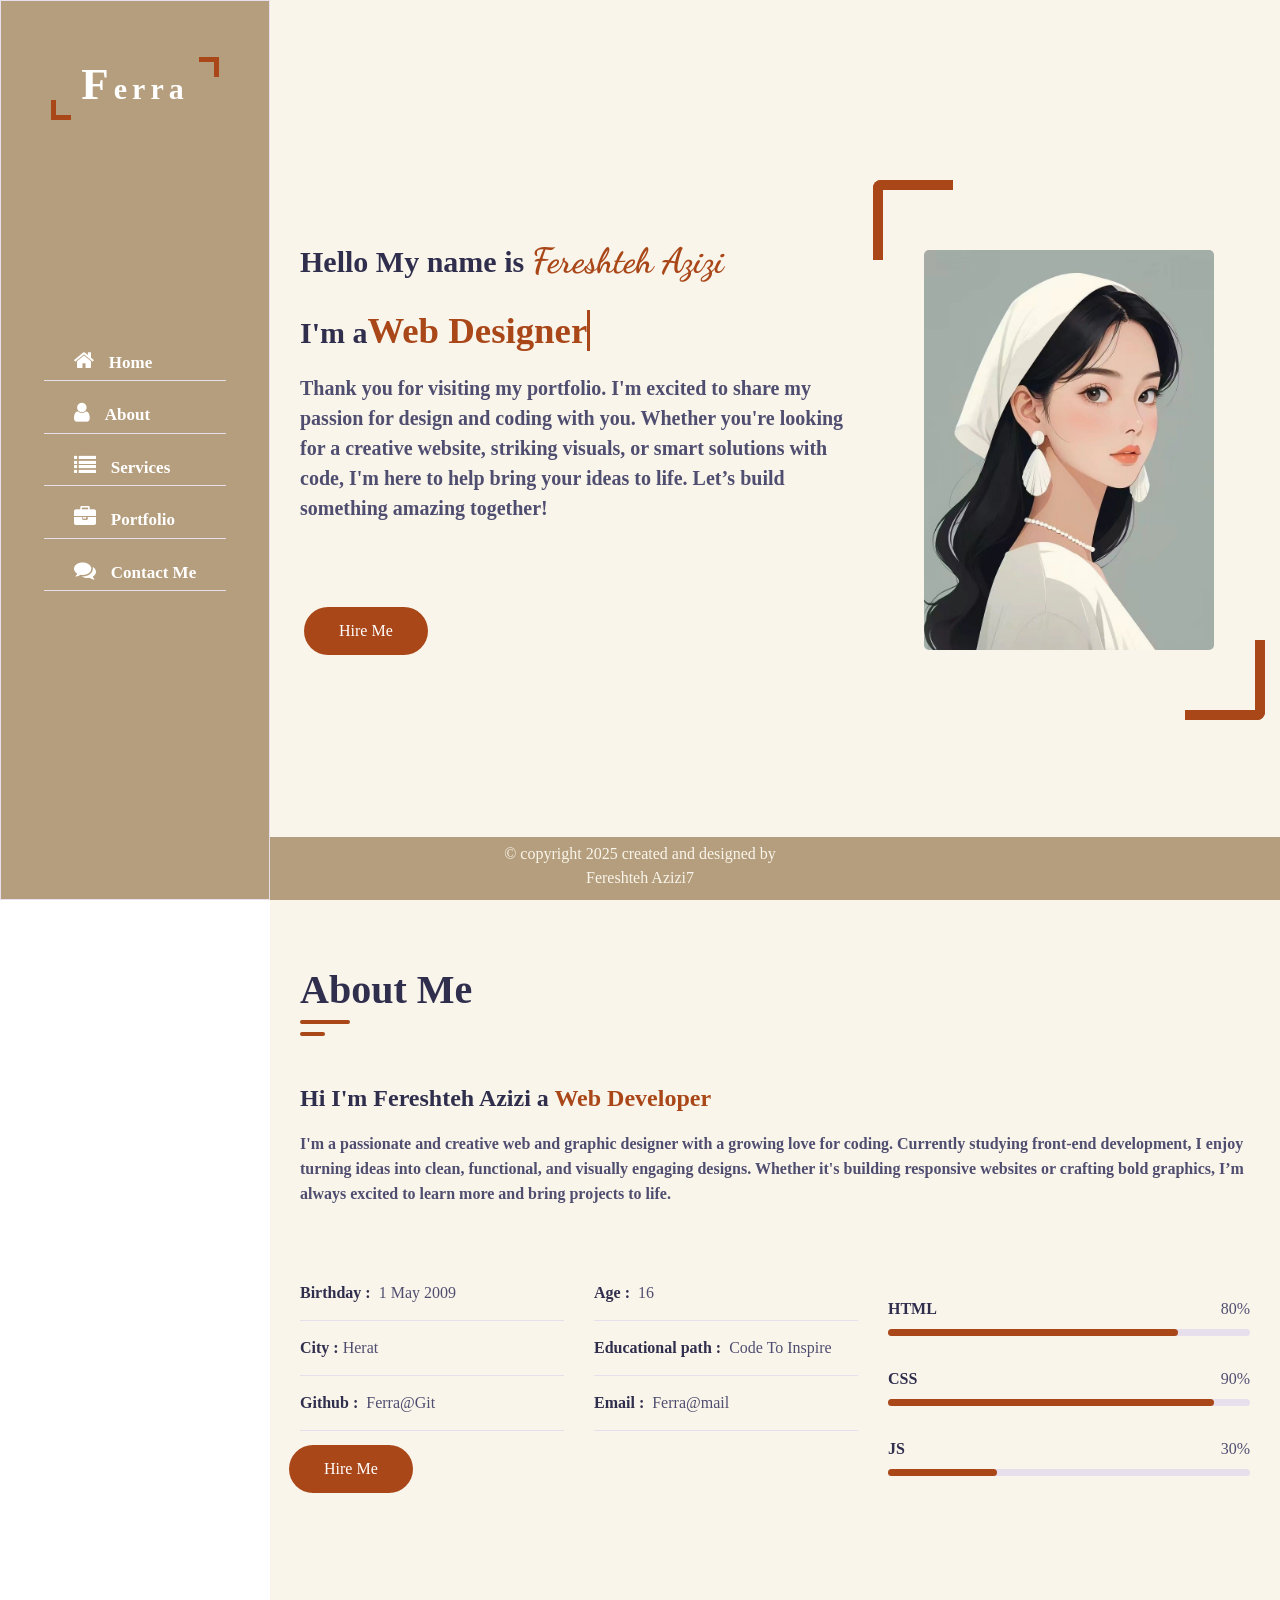
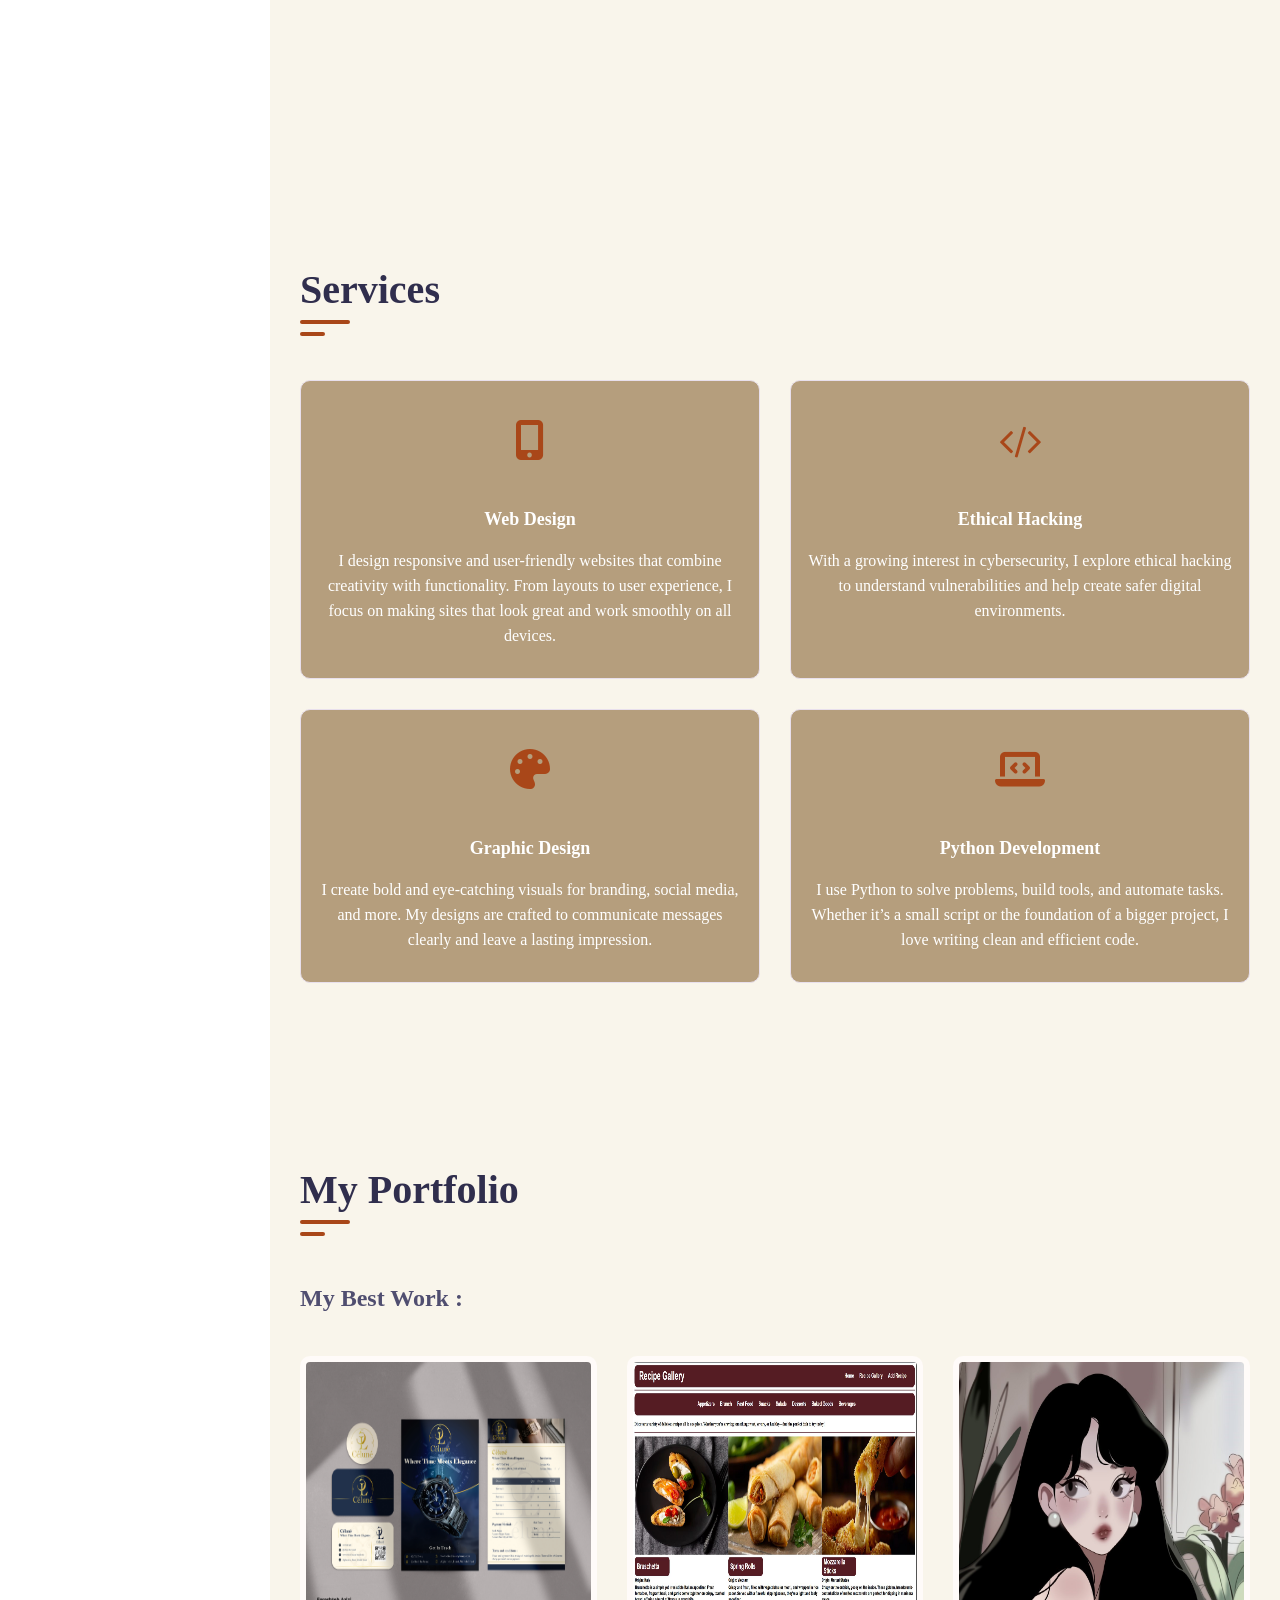
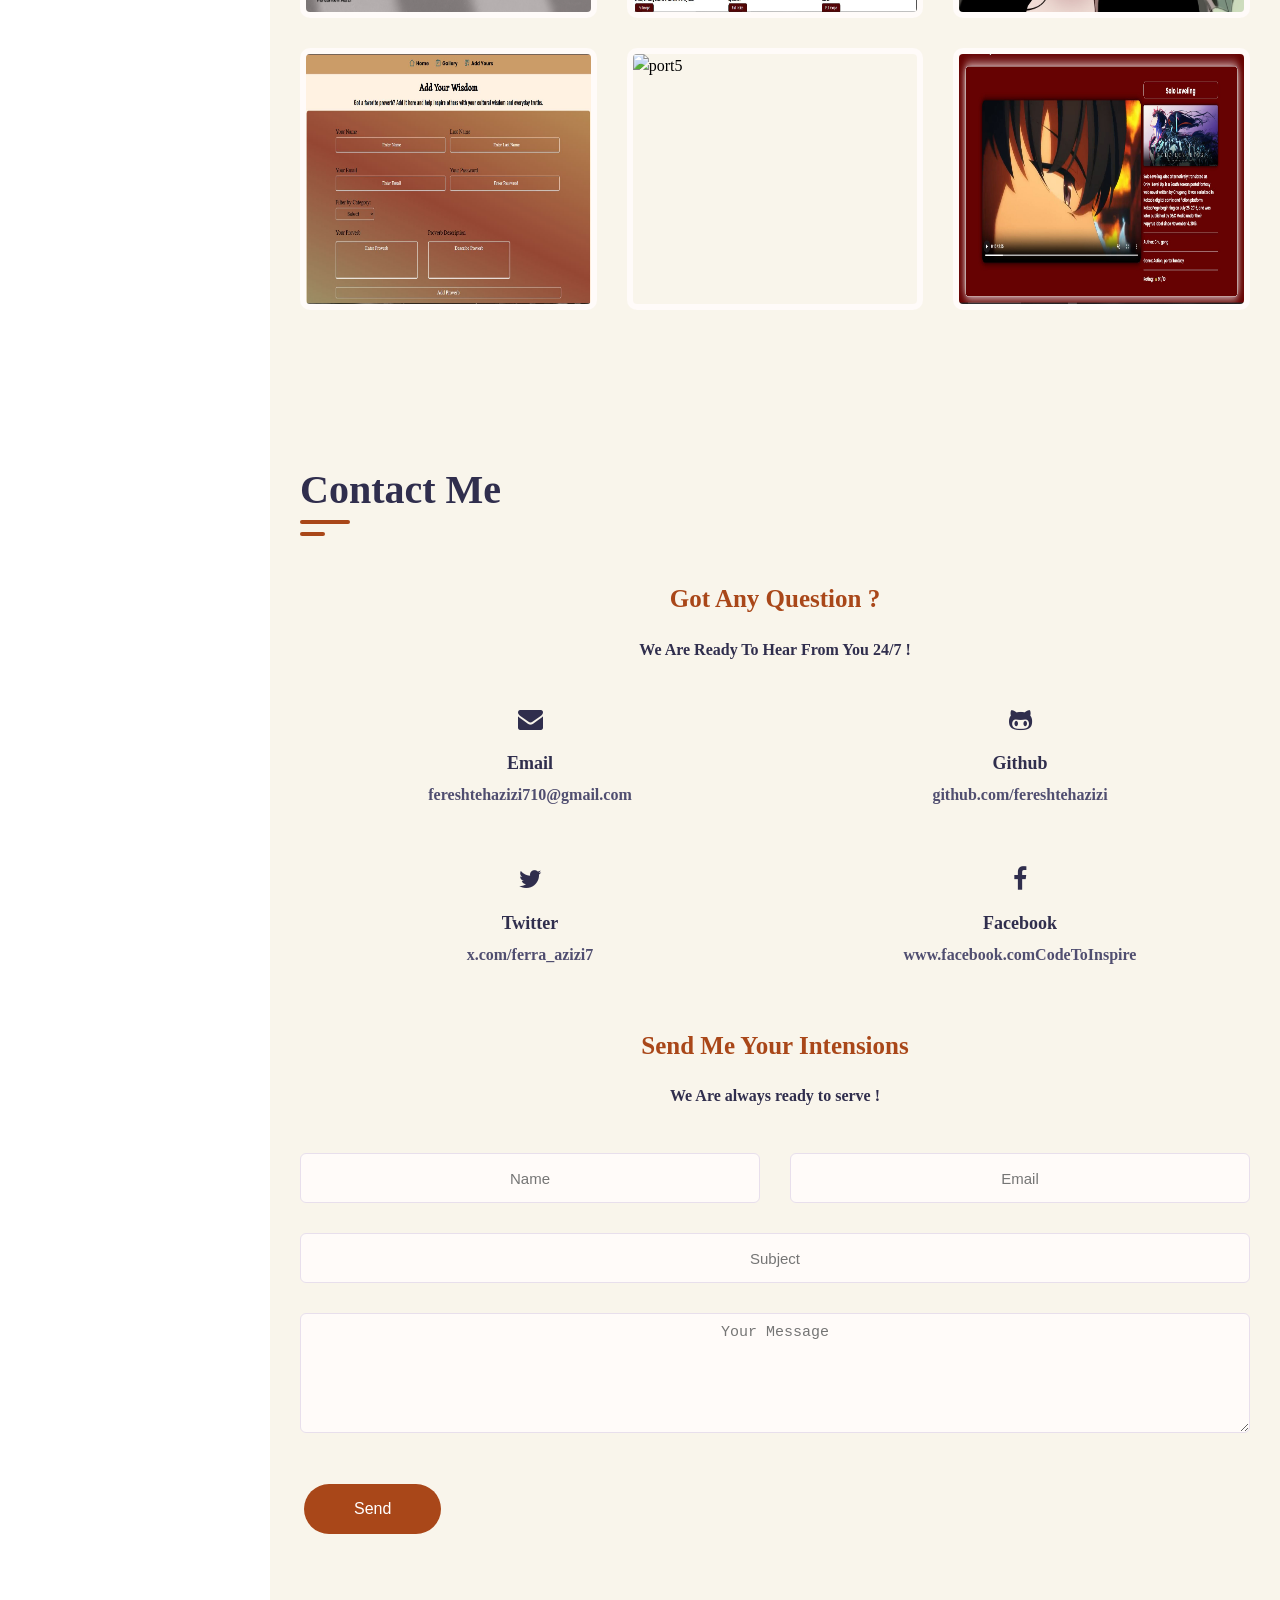
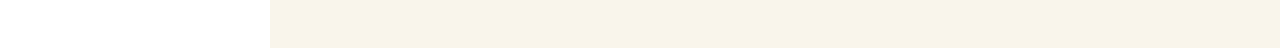
==== index.html @ 8260b186 "Update index.html" ====
<!DOCTYPE html>
<html lang="en">
<head>
    <meta charset="UTF-8">
    <meta name="viewport" content="width=device-width, initial-scale=1.0">
    <link rel="preconnect" href="https://fonts.googleapis.com">
    <link rel="preconnect" href="https://fonts.gstatic.com" crossorigin>
    <link href="https://fonts.googleapis.com/css2?family=Clicker+Script&family=Comic+Relief:wght@400;700&family=Dancing+Script:wght@700&family=Oswald:wght@200..700&family=Poppins:ital,wght@0,100;0,200;0,300;0,400;0,500;0,600;0,700;0,800;0,900;1,100;1,200;1,300;1,400;1,500;1,600;1,700;1,800;1,900&family=Sacramento&family=Tagesschrift&display=swap" rel="stylesheet">
    <link rel="stylesheet" href="https://cdnjs.cloudflare.com/ajax/libs/font-awesome/6.7.2/css/all.min.css">
    <link rel="stylesheet" href="https://cdnjs.cloudflare.com/ajax/libs/font-awesome/4.7.0/css/font-awesome.css">
    <link rel="stylesheet" href="portfoliostyle.css">
    <link rel="stylesheet" href="color-1.css">
    <link rel="shortcut icon" href="port logo-01.png">
    <title>My Portfolio</title>
</head>
<body>
<!--===== Main container Start=====-->
<div class="main-container">
    <!--===== Aside Start =====-->
    <div class="aside">
        <div class="logo">
            <a href="#"><span>F</span>erra</a>
        </div>
        <ul class="nav">
            <li><a href="#Home"><i class="fa fa-home"></i><span>Home</span></a></li>
            <li><a href="#About"><i class="fa fa-user"></i><span>About</span></a></li>
            <li><a href="#Services"><i class="fa fa-list"></i><span>Services</span></a></li>
            <li><a href="#Portfolio"><i class="fa fa-briefcase"></i><span>Portfolio</span></a></li>
            <li><a href="#Contact"><i class="fa fa-comments"></i><span>Contact Me</span></a></li>
        </ul>
    </div>
    <!--===== Aside End =====-->
    <!-- ===== Main Content Start =====-->
    <div class="main-content">
    <!-- ===== Home Section Start =====-->
    <section class="home section" id="Home">
        <div class="content">
            <div class="row">
                <div class="home-info padd-15">
                <h3 class="hello">Hello My name is <span class="name">Fereshteh Azizi</span></h3>
                <h3 class="my-profession">I'm a<span class="typing">Web Designer</span></h3>
                <p>Thank you for visiting my portfolio. I'm excited to share my passion for design and coding with you. Whether you're looking for a creative website, striking visuals, or smart solutions with code, I'm here to help bring your ideas to life. Let’s build something amazing together!</p>
                <a href="#contact" class="btn Hire-me"> Hire Me </a>
            </div>
            <div class="home-img padd-15">
                <img src="pro31.jpg" alt="my pro">
            </div>
            </div>
        </div>
    </section>
    <!-- ===== Home Section End =====-->
    <!-- ===== Main Content End =====-->
    </div>
    <!-- ===== About Section Start =====-->
    <section class="about section " id="About">
        <div class="container">
            <div class="row">
                <div class="section-title padd-15">
                    <h2>About Me</h2>
                </div>
            </div>
            <div class="row">
            <div class="about-content padd-15">
                <div class="row">
                <div class="about-text padd-15">
                    <h3>Hi I'm Fereshteh Azizi a <span>Web Developer</span></h3>
                    <p>I'm a passionate and creative web and graphic designer with a growing love for coding. Currently studying front-end development, I enjoy turning ideas into clean, functional, and visually engaging designs. Whether it's building responsive websites or crafting bold graphics, I’m always excited to learn more and bring projects to life.</p>
                </div>
            </div>
            <div class="row">
                <div class="personal-info padd-15">
                    <div class="row">
                        <div class="row-item">
                            <p>Birthday : <span>1 May 2009</span></p>
                        </div>
                        <div class="row-item">
                        <p>Age : <span>16</span></p>
                        </div>
                        <div class="row-item">
                        <p>City :<span>Herat</span></p>
                        </div>
                        <div class="row-item">
                        <p>Educational path : <span>Code To Inspire</span></p>
                        </div>
                        <div class="row-item">
                            <p>Github :  <span><a href="http://github.com/fereshtehazizi">Ferra@Git</a></span></p>
                        </div>
                        <div class="row-item">
                            <p>Email : <span><a href="fereshtehazizi710@gmail.com">Ferra@mail</a></span></p>
                        </div>
                        <div class="row">
                            <div class="button padd-15">
                                <a href="#contact" class="btn hire-me">Hire Me</a>
                            </div>
                        </div>
                    </div>
                </div>
                <div class="skills padd-15">
                    <div class="row">
                        <div class="skill-item padd-15">
                            <h5>HTML</h5>
                            <div class="progress">
                                <div class="progress-in" style="width: 80%;"></div>
                                <div class="skill-percent">80%</div>
                            </div>
                        </div>
                        <div class="skill-item padd-15">
                            <h5>CSS</h5>
                            <div class="progress">
                                <div class="progress-in" style="width: 90%;"></div>
                                <div class="skill-percent">90%</div>
                            </div>
                        </div>
                        <div class="skill-item padd-15">
                            <h5>JS</h5>
                            <div class="progress">
                                <div class="progress-in" style="width: 30%;"></div>
                                <div class="skill-percent">30%</div>
                            </div>
                        </div>
                    </div>
                </div>
            </div>
            </div>
        </div>
        </div>
        
    </section>
    <!-- ===== About Section End =====-->
    <!-- ===== Services-items Section Start =====-->
    <section class="services section" id="Services">
        <div class="container">
            <div class="row">
                <div class="section-title padd-15">
                    <h2>Services</h2>
                </div>
            </div>
            <div class="row">
                <div class="service-item padd-15">
                    <div class="service-inner">
                        <div class="icon">
                            <i class="fa fa-mobile-alt"></i>
                        </div>
                        <h4>Web Design</h4>
                        <p>I design responsive and user-friendly websites that combine creativity with functionality. From layouts to user experience, I focus on making sites that look great and work smoothly on all devices.</p>
                    </div>
                </div>
                <div class="service-item padd-15">
                    <div class="service-inner">
                        <div class="icon">
                            <i class="fa fa-code"></i>
                        </div>
                        <h4>Ethical Hacking</h4>
                        <p>With a growing interest in cybersecurity, I explore ethical hacking to understand vulnerabilities and help create safer digital environments.</p>
                    </div>
                </div>
                <div class="service-item padd-15">
                    <div class="service-inner">
                        <div class="icon">
                            <i class="fa fa-palette"></i>
                        </div>
                        <h4>Graphic Design</h4>
                        <p>I create bold and eye-catching visuals for branding, social media, and more. My designs are crafted to communicate messages clearly and leave a lasting impression.</p>
                    </div>
                </div>
                <div class="service-item padd-15">
                    <div class="service-inner">
                        <div class="icon">
                            <i class="fa fa-laptop-code"></i>
                        </div>
                        <h4>Python Development</h4>
                        <p>I use Python to solve problems, build tools, and automate tasks. Whether it’s a small script or the foundation of a bigger project, I love writing clean and efficient code.</p>
                    </div>
                </div>
            </div>
        </div>
    </section>
    <!-- ===== Services-items Section End =====-->
    <!-- ===== Portfolio Section Start =====-->
    <section class="portfolio section" id="Portfolio">
        <div class="container">
            <div class="row">
                <div class="section-title padd-15">
                    <h2>My Portfolio</h2>
                </div>
            </div>
            <div class="row">
                <div class="portfolio-heading padd-15">
                    <h2>My Best Work :</h2>
                </div>
            </div>
            <div class="row">
                <div class="portfolio-item padd-15">
                    <div class="portfolio-inner shadow-dark">
                        <div class="portfolio-img">
                            <img src="port1.jpg" alt="port1">
                        </div>
                    </div>
                </div>
                <div class="portfolio-item padd-15">
                    <div class="portfolio-inner shadow-dark">
                        <div class="portfolio-img">
                            <a href="../Recipe book/index.html"><img src="port3.JPG" alt="port2"></a>
                        </div>
                    </div>
                </div>
                <div class="portfolio-item padd-15">
                    <div class="portfolio-inner shadow-dark">
                        <div class="portfolio-img">
                            <img src="port2.jpg" alt="port3">
                        </div>
                    </div>
                </div>
                <div class="portfolio-item padd-15">
                    <div class="portfolio-inner shadow-dark">
                        <div class="portfolio-img">
                        <a href="../Proverbs Website/index.html"> <img src="port4.JPG" alt="port4"></a>
                        </div>
                    </div>
                </div>
                <div class="portfolio-item padd-15">
                    <div class="portfolio-inner shadow-dark">
                        <div class="portfolio-img">
                            <img src="billboard.jpg" alt="port5">
                        </div>
                    </div>
                </div>
                <div class="portfolio-item padd-15">
                    <div class="portfolio-inner shadow-dark">
                        <div class="portfolio-img">
                        <a href="../Movie Theater/index.html"><img src="port6.JPG" alt="port4"></a>
                        </div>
                    </div>
                </div>
            </div>
        </div>
    </section>
    <!-- ===== Portfolio Section End =====-->
    <!-- ===== Contact Section Start =====-->
    <section class="contact section" id="Contact">
        <div class="container">
            <div class="row">
                <div class="section-title padd-15">
                    <h2>Contact Me</h2>
                </div>
            </div>
            <h3 class="contact-title padd-15">Got Any Question ?</h3>
            <h3 class="contact-sub-title padd-15">We Are Ready To Hear From You 24/7 !</h3>
            <div class="row">
                <div class="contact-info padd-15">
                    <div class="icon"><i class="fa fa-envelope"></i></div>
                    <h4>Email</h4>
                    <p><a href="fereshtehazizi710@gmail.com">fereshtehazizi710@gmail.com</a></p>
                </div>
                <div class="contact-info padd-15">
                    <div class="icon"><i class="fa fa-github-alt"></i></div>
                    <h4>Github</h4>
                    <p><a href="http://github.com/fereshtehazizi">github.com/fereshtehazizi</a></p>
                </div>
                <div class="contact-info padd-15">
                    <div class="icon"><i class="fa fa-twitter"></i></div>
                    <h4>Twitter</h4>
                    <p><a href="https://x.com/ferra_azizi7?s=21">x.com/ferra_azizi7</a></p>
                </div>
                <div class="contact-info padd-15">
                    <div class="icon"><i class="fa fa-facebook"></i></div>
                    <h4>Facebook</h4>
                    <p><a href="https://www.facebook.com/CodeToInspire/">www.facebook.comCodeToInspire</a></p>
                </div>
            </div>
            <h3 class="contact-title padd-15">Send Me Your Intensions</h3>
            <h3 class="contact-sub-title padd-15">We Are always ready to serve !</h3>
            <div class="row">
                <div class="contact-form padd-15">
                    <div class="row">
                        <div class="form-item col-6 padd-15">
                            <div class="form-group">
                                <input type="text" class="form-control" placeholder="Name" required>
                            </div>
                        </div>
                        <div class="form-item col-6 padd-15">
                            <div class="form-group">
                                <input type="email" class="form-control" placeholder="Email" required>
                            </div>
                        </div>
                    </div>
                    <div class="row">
                        <div class="form-item col-12 padd-15">
                            <div class="form-group">
                                <input type="text" class="form-control" placeholder="Subject" required>
                            </div>
                        </div>
                        <div class="form-item col-12 padd-15">
                            <div class="form-group">
                                <textarea class="form-control" placeholder="Your Message" required></textarea>
                            </div>
                        </div>
                    </div>
                    <div class="row">
                        <div class="form-item col-12 padd-15">
                            <button type="submit" class="btn">Send</button>
                        </div>
                    </div>
                </div>
            </div>
        </div>
    </section>
    <!-- ===== Contact Section End =====-->
</div>
<footer>
    <div class="footer-inner">
        <div class="footer-item">
                <p>© copyright 2025 created and designed by</p>
                <p>Fereshteh Azizi7</p>
        </div>
    </div>
</footer>
<!--===== Main container End=====-->
</div>
</body>
</html>
---- portfoliostyle.css ----
:root{
    --bg-black-900:#f9f5eb;
    --bg-black-100:#fffbf9;
    --bg-black-150:#B59E7D;
    --bg-black-50:#e8dfec;
    --text-black-900:#302e4d;
    --text-black-700:#504e70;
    --text-black-500:#fff;
}
body{
    line-height: 1.5;
    font-size: 16px;
    font-family: 'poppins' sans-serif;
}
*{
    margin: 0;
    padding: 0;
    box-sizing: border-box;
    outline: none;
    text-decoration: none;
    list-style: none;
}
::before,::after{
    box-sizing: border-box;
}
/*home*/
.aside{
    width: 270px;
    background: var(--bg-black-150);
    left: 0;
    top: 0;
    border: 1px solid var(--bg-black-50);
    padding: 30px;
    position: fixed;
    display: flex;
    justify-content: center;
    align-items: center;
    height: 100%;
    z-index: 10;
}
.section{
    background: var(--bg-black-900);
    min-height: 100vh;
    display: block;
    padding: 0 30px;
    opacity: 1;
    z-index: 0;
}
.main-container{
    padding-left: 270px;
}
.padd-15{
    padding-left: 15px;
    padding-right: 15px;
}
.content{
    max-width: 1100px;
    width: 100%;
    margin: auto;
}
h3.hello{
    font-size: 30px;
    margin: 15px 0;
}
h3.hello span{
    font-family: 'dancing script', cursive;
    font-size: 35px;
    font-weight: 700;
    color: var(--skin-color);
}
h3.my-profession{
    font-size: 30px;
    margin: 15px 0;
}
.typing{
    font-size: 2.3rem;
    color: var(--skin-color);
    white-space: nowrap;
    overflow: hidden;
    border-right: 3px solid var(--skin-color);
    width: 0px;
    animation: typed 3.5s steps(25, end) forwards, blink 0.75s step-end infinite;
}
@keyframes blink {
    50% { border-color: transparent; }
}
.home-info p{
    margin-bottom: 70px;
    color: var(--text-black-700);
    font-size: 20px;
}
.row{
    display: flex;
    flex-wrap: wrap;
    margin-left: -15px;
    margin-right: -15px;
    position: relative;
}
.btn{
    font-size: 16px;
    font-weight: 500;
    border-radius: 40px;
    border: none;
    color: white;
    display: inline-block;
    white-space: nowrap;
    margin: 14px 4px;
    padding: 12px 35px;
    background: var(--skin-color);
    transition: all 0.3s ease;
}
.btn:hover{
    transform: scale(1.05);
}
.aside .logo{
    position: absolute;
    top: 50px;
    font-size: 30px;
    text-transform: capitalize;
}
.aside .logo a{
    font-weight: 700;
    color: var(--text-black-500);
    padding: 15px 30px;
    font-size: 30px;
    position: relative;
    letter-spacing: 5px;
}
.aside .logo a span{
    font-family: 'Glastonbury BC';
    font-size: 45px;
}
.aside .logo a::before{
    position: absolute;
    content: ' ';
    width: 20px;
    height: 20px;
    animation-name: logo2;
    animation-duration: 1.5s;
    animation-direction: reverse;
    border-bottom: 5px solid var(--skin-color);
    border-left: 5px solid var(--skin-color);
    bottom: 0;
    left: 0;
}
@keyframes logo{
    100%  {top: 45px;}
    0%    { top: 0px;}
}
@keyframes logo2{
    100%  {top:0px;}
    0%    {top: 45px;}
}
.aside .logo a::after{
    position: absolute;
    content: ' ';
    width: 20px;
    height: 20px;
    animation-name: logo;
    animation-duration: 1.5s;
    animation-direction: reverse;
    border-top: 5px solid var(--skin-color);
    border-right: 5px solid var(--skin-color);
    top: 0;
    right: 0;
}
.aside .nav{
    margin-top: 50px;
}
.aside .nav li{
    margin-bottom: 15px;
    display: block;
}
.aside .nav li a{
    font-weight: 600;
    font-size: 17px;
    padding: 5px 30px;
    border-bottom: 1px solid var(--bg-black-50);
    display: block;
    color: var(--text-black-500);
}
.aside .nav li a:hover{
    color: var(--skin-color);
}
.aside .nav li i:hover{
    color: var(--skin-color);
}
.aside .nav li i{
    margin-right: 15px;
    font-size: 22px;
}
.home{
    display: flex;
    min-height: 100vh;
    color: var(--text-black-900);
    font-weight: 700;
}
.home .home-info{
    flex: 0 0 60%;
    max-width: 60%;
}
.home .home-img{
    flex: 0 0 40%;
    display: flex;
    justify-content: center;
    position: relative;
    text-align: center;
}
.home-img::after{
    position: absolute;
    content: ' ';
    width: 80px;
    height: 80px;
    border-bottom-right-radius: 8px;
    animation-name: img2;
    animation-duration: 1.5s;
    animation-direction: reverse;
    transition: all 0.3s ease;
    border-bottom: 10px solid var(--skin-color);
    border-right: 10px solid var(--skin-color);
    bottom: -40px;
    right: 0px;
}
@keyframes img{
    100%  {left:15px; top:10px;}
    100%  {left:15px; top:15px;}
    0%    { left: 0px; top: -40px;}
}
@keyframes img2{
    100%  {right:15px; bottom:10px;}
    100%  {right:15px; bottom:15px;}
    0%    { right: 0px; bottom: -40px;}
}
.home-img::before{
    position: absolute;
    content: ' ';
    width: 80px;
    height: 80px;
    border-top-left-radius: 8px;
    animation-name: img;
    transition: all 0.3s ease;
    animation-duration: 1.5s;
    animation-direction: reverse;
    border-top: 10px solid var(--skin-color);
    border-left: 10px solid var(--skin-color);
    top: -40px;
    left: 0px;
}
.home .home-img img{
    max-width: 80%;
    height: 400px;
    margin: 30px;
    border-radius: 5px;
}


/*About*/
.section .container{
    padding-top: 60px;
    padding-bottom: 70px;
}
.section-title{
    flex: 0 0 100%;
    max-width: 100%;
    margin-bottom: 60px;
}
.section-title h2{
    font-size: 40px;
    font-weight: 700;
    color: var(--text-black-900);
    position: relative;
}
.section-title h2::before{
    content: ' ';
    height: 4px;
    border-radius: 3px;
    width: 50px;
    background-color: var(--skin-color);
    position: absolute;
    left: 0;
    top: 100%;
}
.section-title h2::after{
    content: ' ';
    height: 4px;
    border-radius: 3px;
    width: 25px;
    background-color: var(--skin-color);
    position: absolute;
    left: 0;
    top: 120%;
}
/* About-Content*/
.about .about-content{
    flex: 0 0 100%;
    max-width: 100%;
}
.about .about-content .about-text{
    flex: 0 0 100%;
    max-width: 100%;
}
.about .about-content .about-text h3{
    font-size: 24px;
    margin-bottom: 15px;
    font-weight: 700;
    color: var(--text-black-900);
}
.about .about-content .about-text h3 span{
    color: var(--skin-color);
}
.about .about-content .about-text p{
    font-size: 16px;
    font-weight: 600;
    line-height: 25px;
    margin-bottom: 60px;
    color: var(--text-black-700);
}
.about .about-content .personal-info{
    flex: 0 0 60%;
    max-width: 60%;
}
.about .about-content .personal-info .row-item{
    flex: 0 0 50%;
    max-width: 50%;
    padding-right: 15px;
    padding-left: 15px;
}
.about .about-content .personal-info .row-item p{
    font-size: 16px;
    color: var(--text-black-900);
    font-weight: 600;
    padding: 15px 0px;
    border-bottom: 1px solid var(--bg-black-50);
}
.about .about-content .personal-info .row-item p span{
    color: var(--text-black-700);
    font-weight: 500;
    margin-left: 4px;
    display: inline-block;
}
.about .about-content .personal-info .row-item p span a{
    color: var(--text-black-700);
    font-weight: 400;
}
.about .about-content .skills{
    flex: 0 0 40%;
    max-width: 40%;
}
.about .about-content .skills .skill-item{
    flex: 0 0 100%;
    max-width: 100%;
}
.about .about-content .skills .skill-item h5{
    font-size: 16px;
    line-height: 40px;
    font-weight: 700;
    color: var(--text-black-900);
    text-transform: capitalize;
}
.about .about-content .skills .skill-item .progress{
    background-color: var(--bg-black-50);
    height: 7px;
    border-radius: 4px;
    width: 100%;
    position: relative;
}
.about .about-content .skills .skill-item{
    margin-top: 23px;
}
.about .about-content .skills .skill-item .progress .progress-in{
    position: absolute;
    top: 0;
    left: 0;
    height: 100%;
    border-radius: 4px;
    background-color: var(--skin-color);
}
.about .about-content .skills .skill-item .skill-percent{
    position: absolute;
    right: 0;
    top: -40px;
    color: var(--text-black-700);
    font-weight: 400;
    line-height: 40px;
}

/* Services*/
.services .container{
    padding-bottom: 30px;
}
.services .service-item{
    display: flex;
    justify-content: center;
    flex: 0 0 50%;
    width: 50%;
    margin-bottom: 30px;
}
.services .service-item .service-inner{
    background-color: var(--bg-black-150);
    border: 1px solid var(--bg-black-50);
    border-radius: 10px;
    padding: 30px 15px;
    text-align: center;
    transition: all 0.3s ease;
}
.services .service-item .service-inner:hover{
    box-shadow: 0px 0px 15px var(--bg-black-150);
    transform: scale(1.02);
}
.services .service-item .service-inner .icon{
    height: 65px;
    width: 70px;
    display: block;
    border-radius: 50%;
    text-align: center;
    margin: 0 auto 30px;
    transition: all 0.3s ease;
}
.services .service-item .service-inner .icon:hover{
    background: var(--skin-color);
}
.services .service-item .service-inner .icon:hover .fa{
    font-size: 25px;
    color: #ffffff;
}
.services .service-item .service-inner .icon .fa{
    font-size: 40px;
    line-height: 60px;
    color: var(--skin-color);
    transition: all 0.3s ease;
}
.services .service-item .service-inner h4{
    color: var(--text-black-500);
    font-size: 18px;
    font-weight: 700;
    margin-bottom: 15px;
    text-transform: capitalize;
}
.services .service-item .service-inner p{
    font-size: 16px;
    line-height: 25px;
    color: var(--text-black-500);
}

/* Portfolio */

.portfolio .portfolio-heading{
    flex: 0 0 100%;
    max-width: 100%;
    margin-bottom: 40px;
}
.portfolio .portfolio-heading h2{
    color: var(--text-black-700);
    font-weight: 600;
}
.portfolio .container{
    padding-bottom: 40px;
}
.portfolio .portfolio-item{
    flex: 0 0 33.33%;
    max-width: 33.33%;
    margin-bottom: 30px;
}
.portfolio .portfolio-inner{
    border: 6px solid var(--bg-black-100);
    border-radius: 10px;
    cursor: pointer;
    transition: all 0.3s ease;
    overflow: hidden;
}
.portfolio .portfolio-inner:hover{
    box-shadow: 0 0 30px rgb(186, 185, 185);
    transform: scale(1.02);
}
.portfolio .portfolio-inner .portfolio-img img{
    width: 100%;
    height: 250px;
    display: block;
}

/* contact */

.contact-title{
    color: var(--skin-color);
    text-align: center;
    font-size: 25px;
    margin-bottom: 20px;
}
.contact-sub-title{
    color: var(--text-black-900);
    text-align: center;
    font-size: 16px;
    margin-bottom: 45px;
}
.contact .contact-info{
    flex: 0 0 50%;
    width: 50%;
    text-align: center;
    margin-bottom: 60px;
}
.contact-info p a{
    color: var(--text-black-700);
    font-size: 16px;
    font-weight: 600;
    line-height: 25px;
    transition: all 0.3s ease;
}
.contact-info a:hover{
    color: var(--skin-color);
}
.contact .contact-info .icon{
    display: inline-block;
}
.contact .contact-info .icon .fa{
    font-size: 25px;
    color: var(--text-black-900);
    transition: all 0.3s ease;
}
.contact .contact-info .icon .fa:hover{
    color: var(--skin-color);
}
.contact .contact-info h4{
    font-size: 18px;
    font-weight: 700;
    margin: 15px 0px 5px;
    color: var(--text-black-900);
}
.contact .contact-form{
    flex: 0 0 100%;
    max-width: 100%;
}
.contact .contact-form .col-6{
    flex: 0 0 50%;
    max-width: 50%;
}
.contact .contact-form .col-12{
    flex: 0 0 100%;
    max-width: 100%;
}
.contact .contact-form .form-item{
    margin-bottom: 30px;
}
.contact .contact-form .form-item .form-control{
    width: 100%;
    height: 50px;
    background: var(--bg-black-100);
    border: 1px solid var(--bg-black-50);
    border-radius: 6px;
    padding: 10px 25px;
    color: var(--text-black-700);
    font-size: 15px;
}
.contact .contact-form .form-item .form-control:focus{
    box-shadow: 0 0 20px rgba(48, 46, 77, 0.15);
}
.contact .contact-form .form-item .form-control::placeholder{
    text-align: center;
}
.contact .contact-form .form-item textarea.form-control{
    height: 120px;
}
.contact .contact-form .form-item .btn{
    height: 50px;
    padding: 0px 50px
}

/* Footer*/
.footer-inner{
    background-color: var(--bg-black-150);
    position: fixed;
    display: flexbox;
    height: min-content;
    left: 0px;
    bottom: 0px;
    right: 0px;
    margin-top: auto;
    text-align: center;
}
.footer-inner .footer-item{
    padding: 5px 0px 10px;
    flex: 0 0 100%;
    max-width: 100%;
    color: var(--bg-black-900);
    display: block;
}
@media (max-width: 1199px)
{
    .aside{
        flex: 0 0 20%;
        max-width: 20%;
    }
    .aside .logo{
        display: none;
    }
    .main-container{
        padding-left: 220px;
    }
    .about .about-content .personal-info .row-item p span a{
        display: block;
        margin-left: 0px;
    }
    .portfolio .portfolio-item{
        flex: 0 0 50%;
        max-width: 50%;
    }
}
@media (max-width: 980px)
{
    .contact .contact-info,
    .services .service-item,
    .home .home-info{
        flex: 0 0 100%;
        max-width: 100%;
    }
    .aside{
        flex: 0 0 5%;
        max-width: 5%;
    }
    .footer-inner,
    .main-container{
        padding-left: 50px;
    }
    .home .home-img{
        display: none;
    }
    .aside .nav li a span{
        display: none;
    }
    .aside .nav li a{
        border: none;
    }
    .aside .nav li i{
        margin: 0px 15px 40px 15px;
        font-size: 25px;
    }
}
@media (max-width: 767px)
{
    .contact .contact-form .col-6,
    .contact .contact-info,
    .portfolio .portfolio-item,
    .about .about-content .skills,
    .about .about-content .personal-info{
        flex: 0 0 100%;
        max-width: 100%;
    }
    .home .home-info p{
        width: 100%;
        display: flex;
        font-size: 20px;
        flex-wrap: wrap;
    }
    .portfolio .portfolio-item .portfolio-img img{
        height: 160px;
    }
    .footer-inner .footer-item p{
        max-width: 80%;
        justify-self: center;
        display: flex;
        display: block;
        flex-wrap: wrap;
    }
}
---- color-1.css ----
:root{
    --skin-color:#a94719;
}
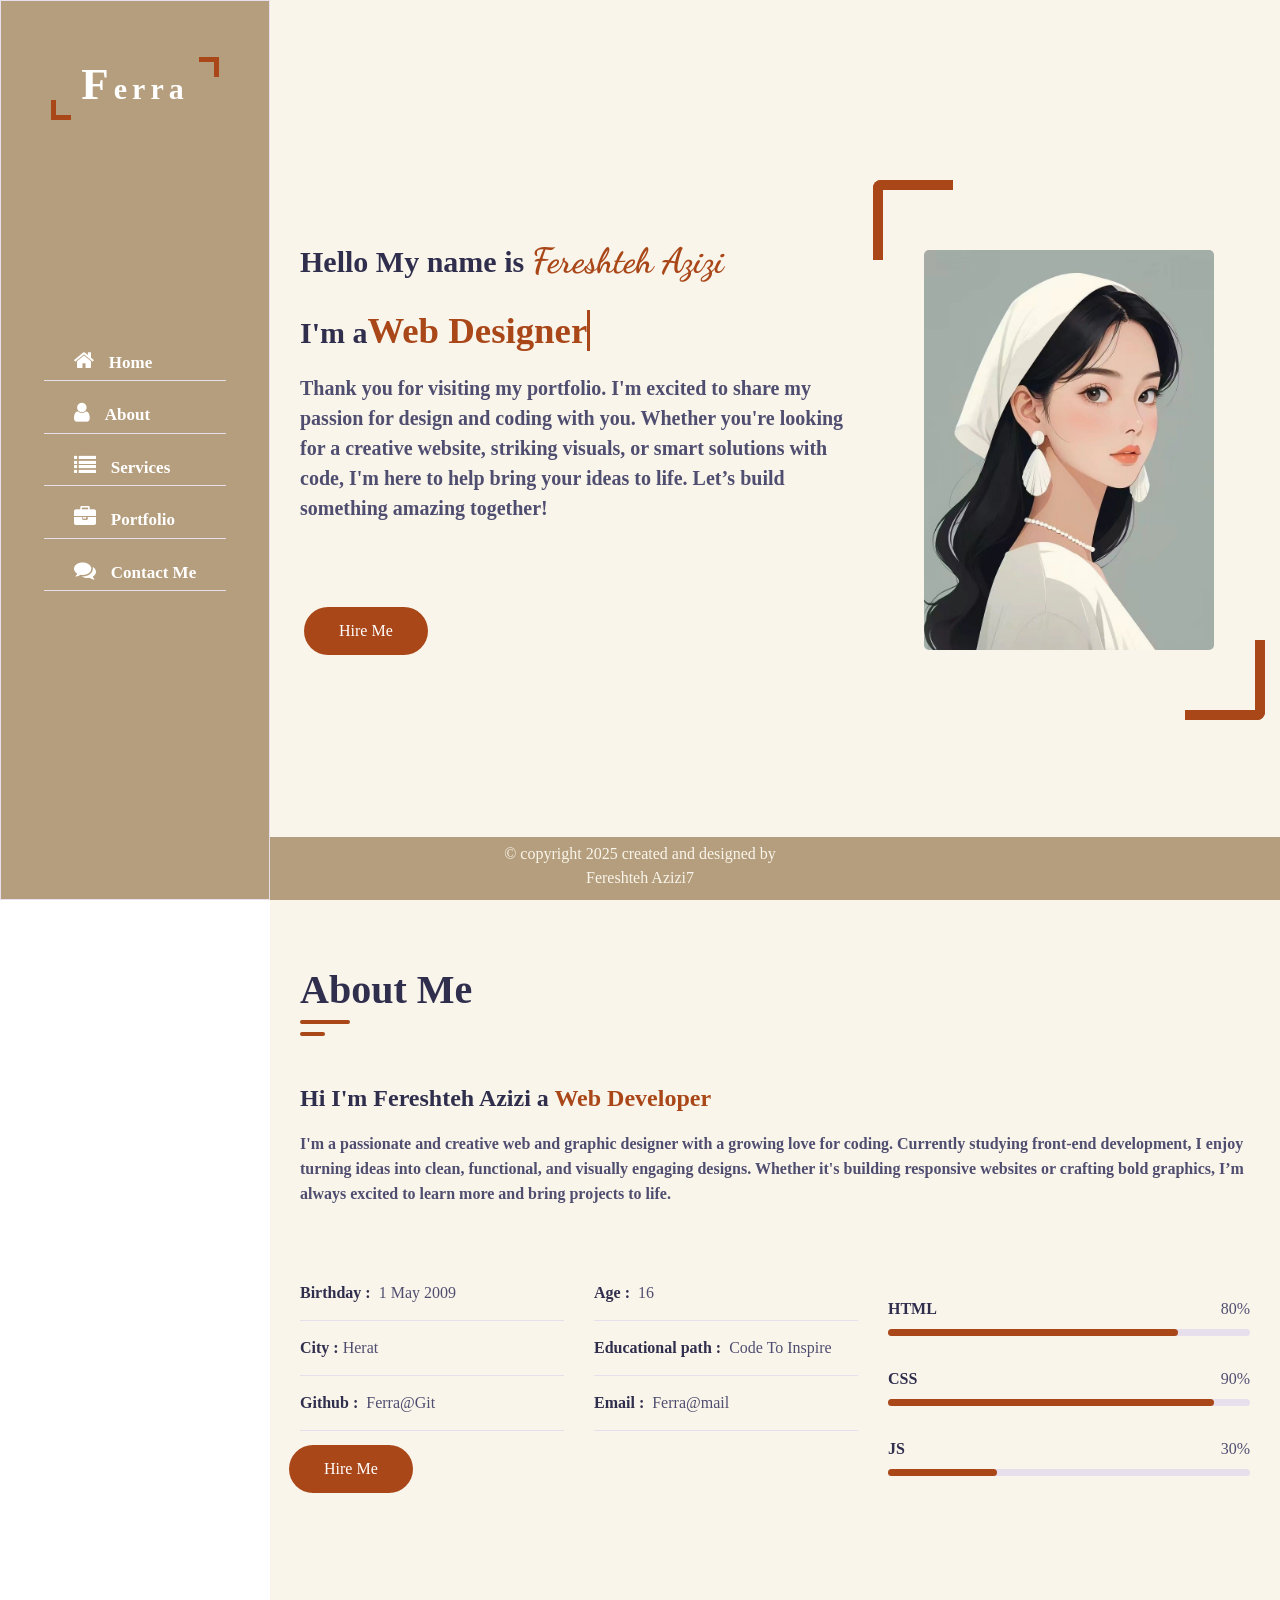
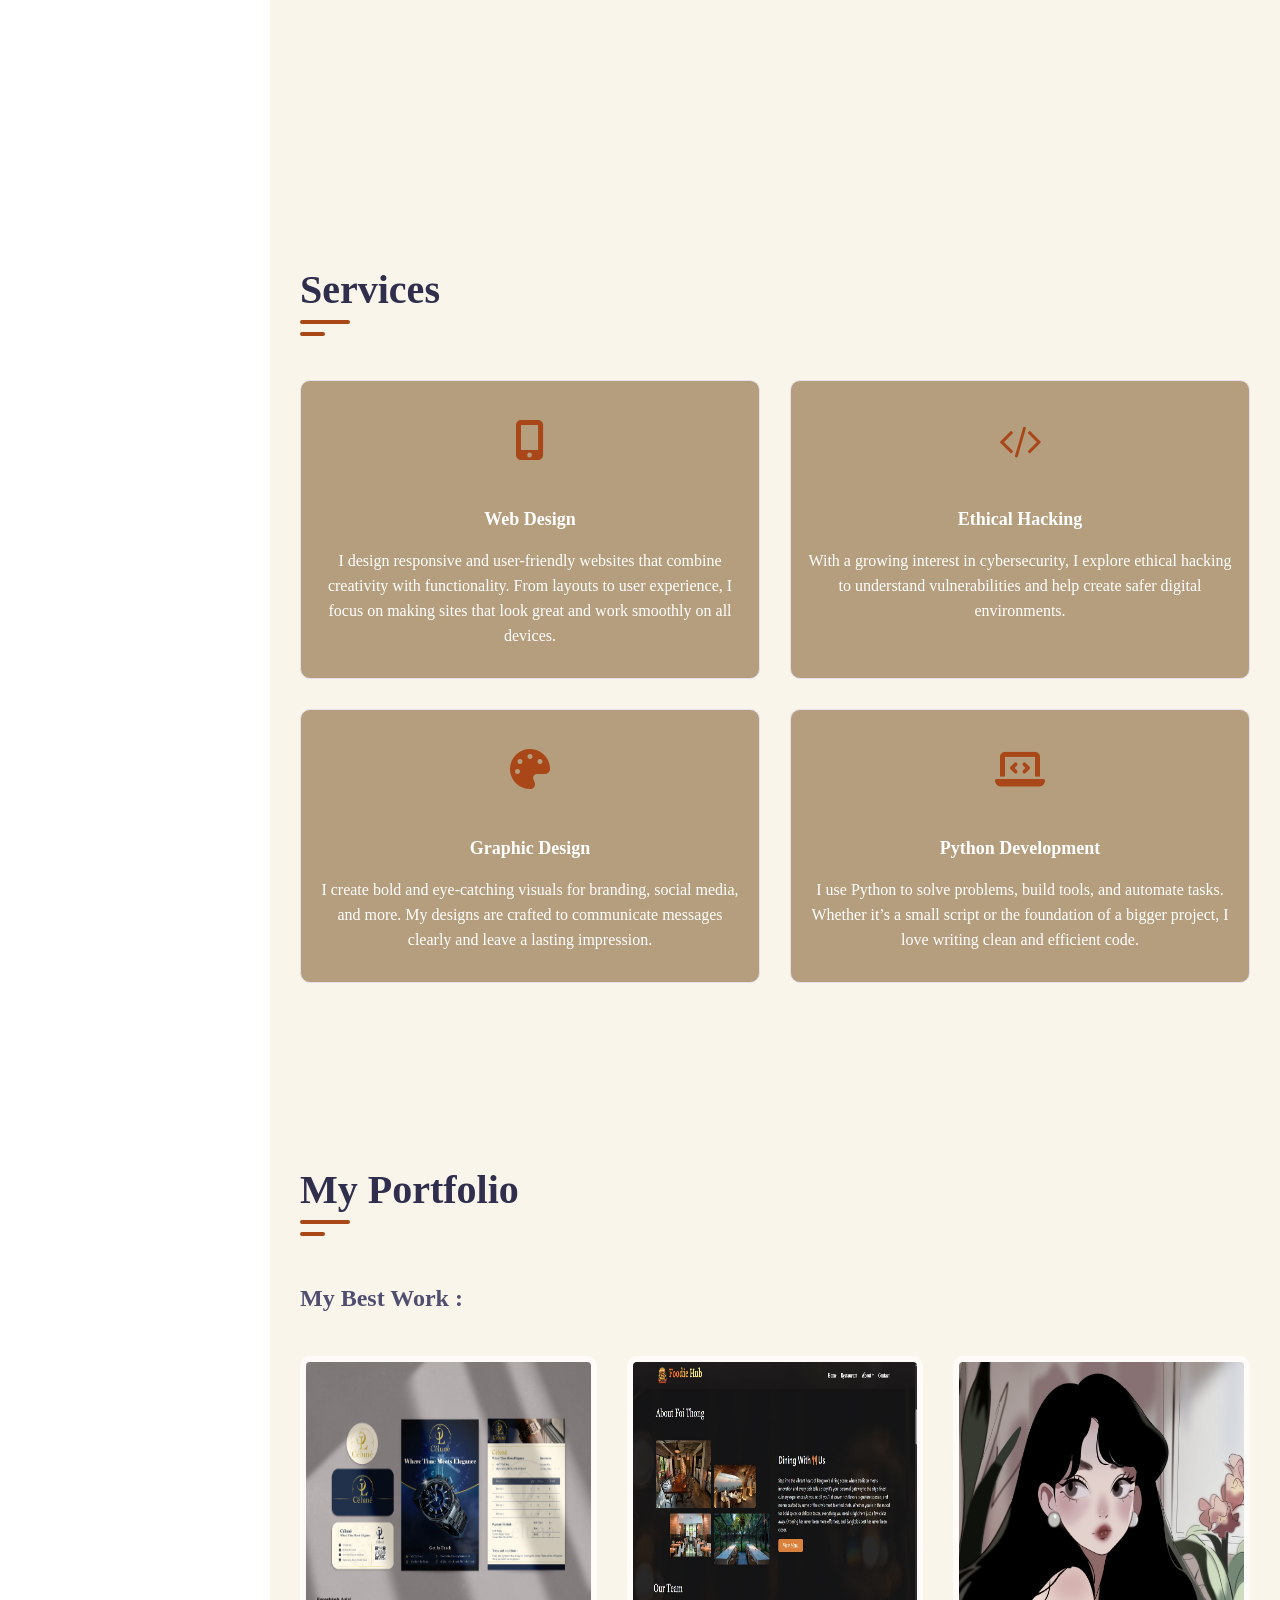
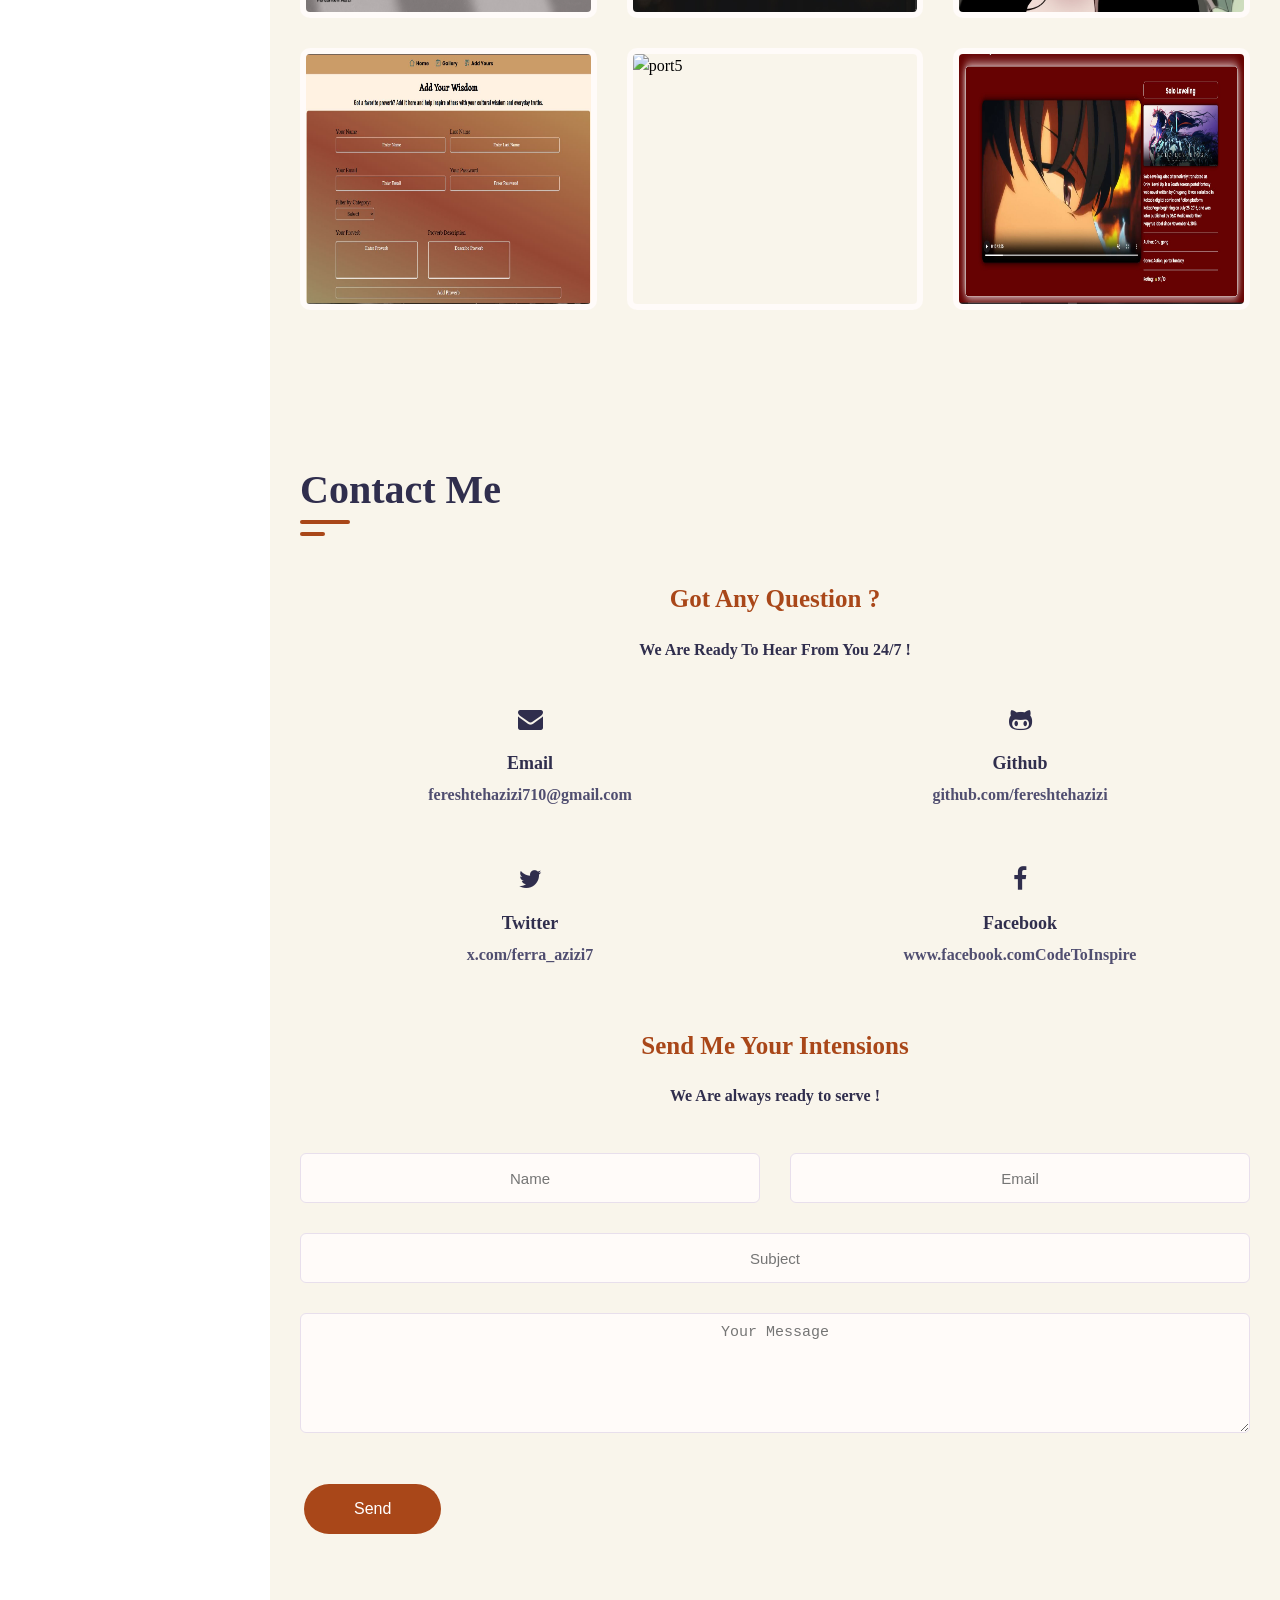
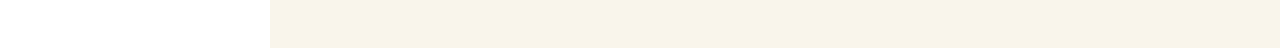
==== commit aab33871: "Update index.html" ====
--- a/index.html
+++ b/index.html
@@ -200,7 +200,7 @@
                 <div class="portfolio-item padd-15">
                     <div class="portfolio-inner shadow-dark">
                         <div class="portfolio-img">
-                            <a href="../Recipe book/index.html"><img src="port3.JPG" alt="port2"></a>
+                            <img src="port3.JPG" alt="port2">
                         </div>
                     </div>
                 </div>
@@ -214,7 +214,7 @@
                 <div class="portfolio-item padd-15">
                     <div class="portfolio-inner shadow-dark">
                         <div class="portfolio-img">
-                        <a href="../Proverbs Website/index.html"> <img src="port4.JPG" alt="port4"></a>
+                            <img src="port4.JPG" alt="port4">
                         </div>
                     </div>
                 </div>
@@ -228,7 +228,7 @@
                 <div class="portfolio-item padd-15">
                     <div class="portfolio-inner shadow-dark">
                         <div class="portfolio-img">
-                        <a href="../Movie Theater/index.html"><img src="port6.JPG" alt="port4"></a>
+                            <img src="port6.JPG" alt="port4">
                         </div>
                     </div>
                 </div>
@@ -271,7 +271,7 @@
             <h3 class="contact-title padd-15">Send Me Your Intensions</h3>
             <h3 class="contact-sub-title padd-15">We Are always ready to serve !</h3>
             <div class="row">
-                <div class="contact-form padd-15">
+                <div class="contact-form padd-15" id="contact">
                     <div class="row">
                         <div class="form-item col-6 padd-15">
                             <div class="form-group">
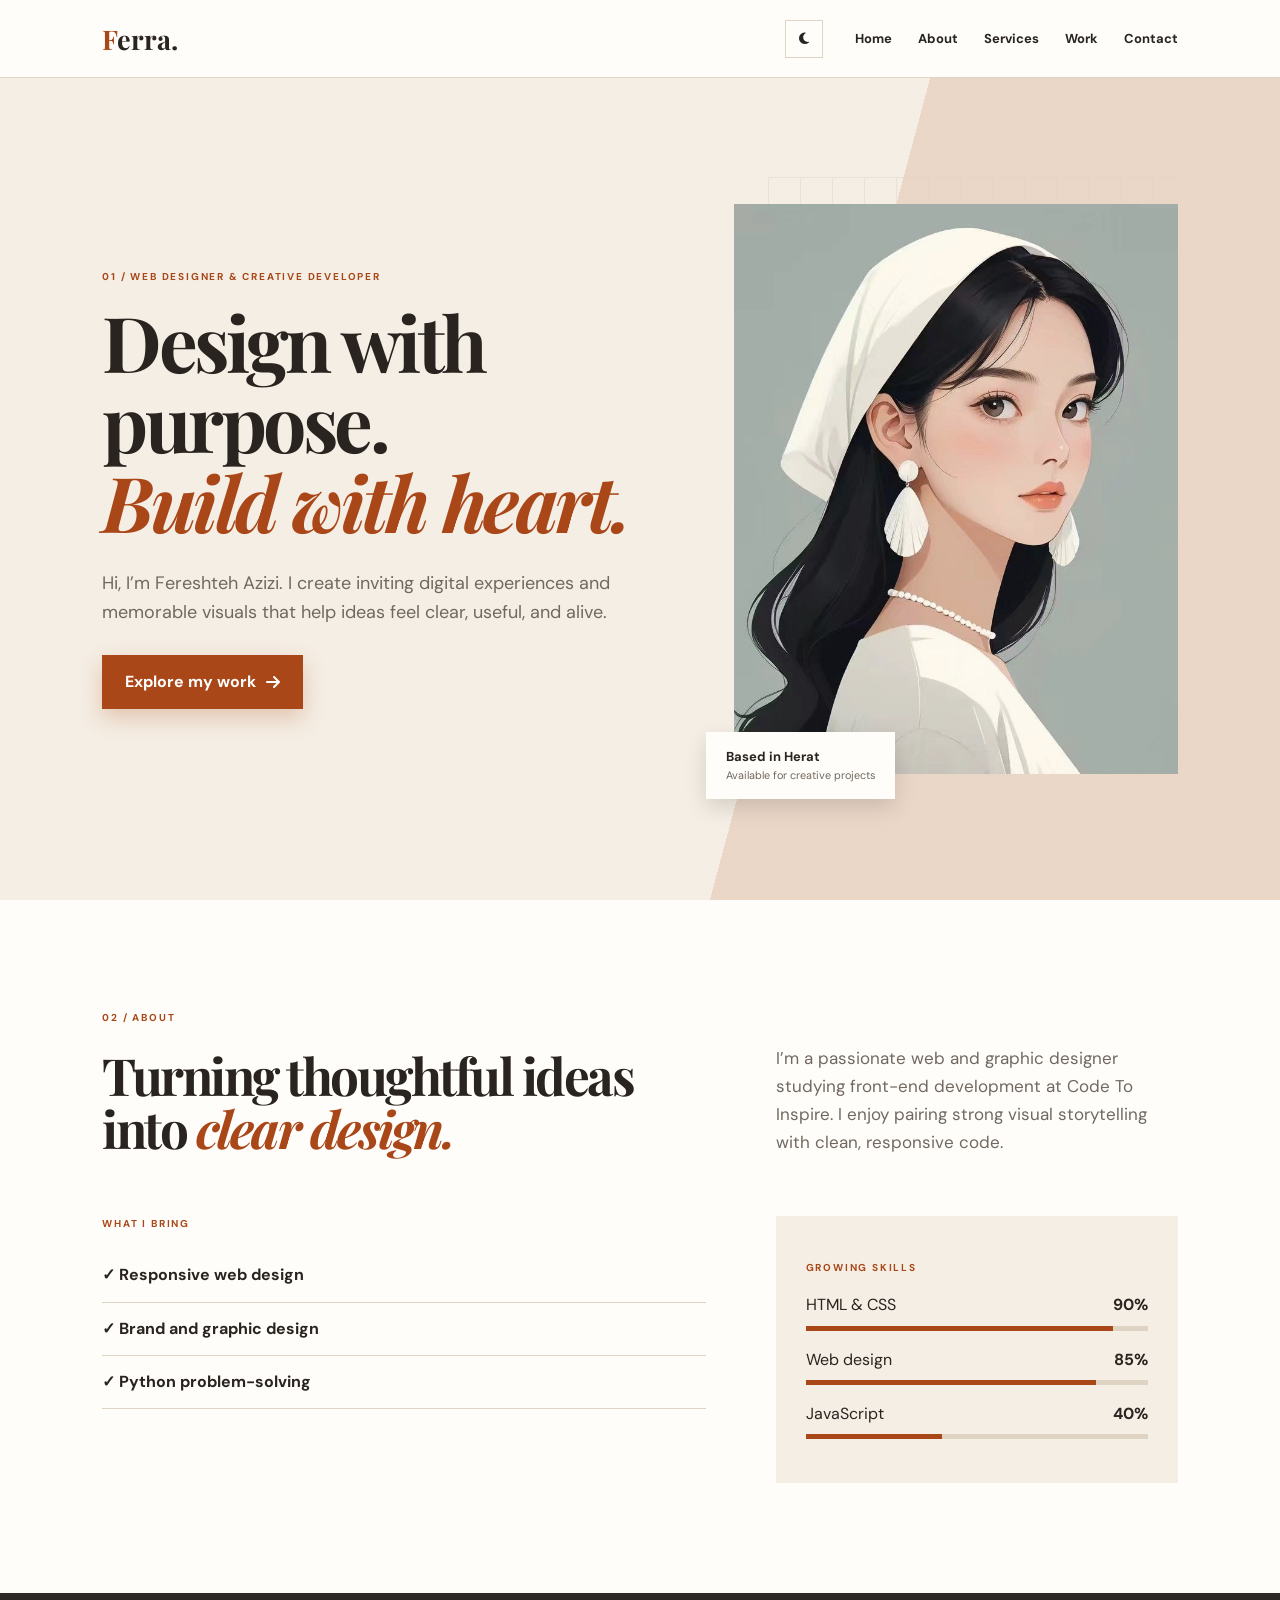
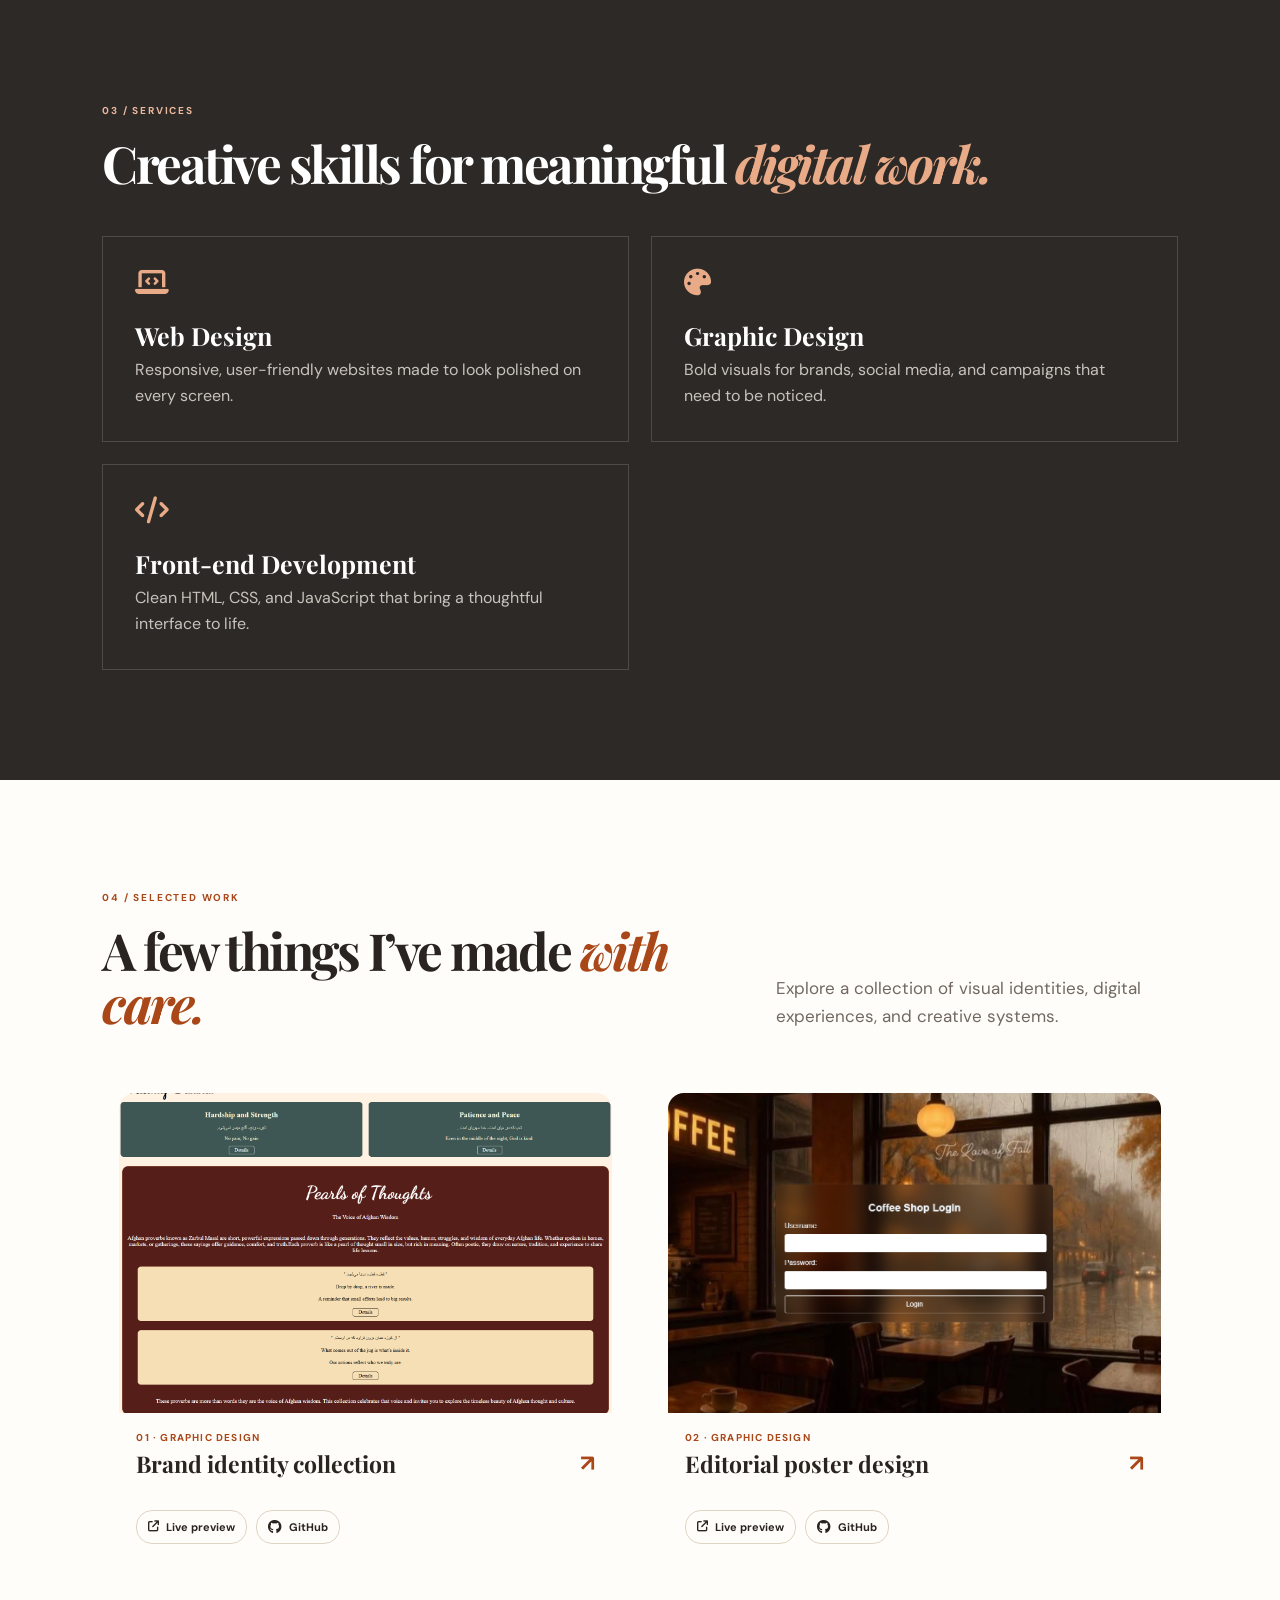
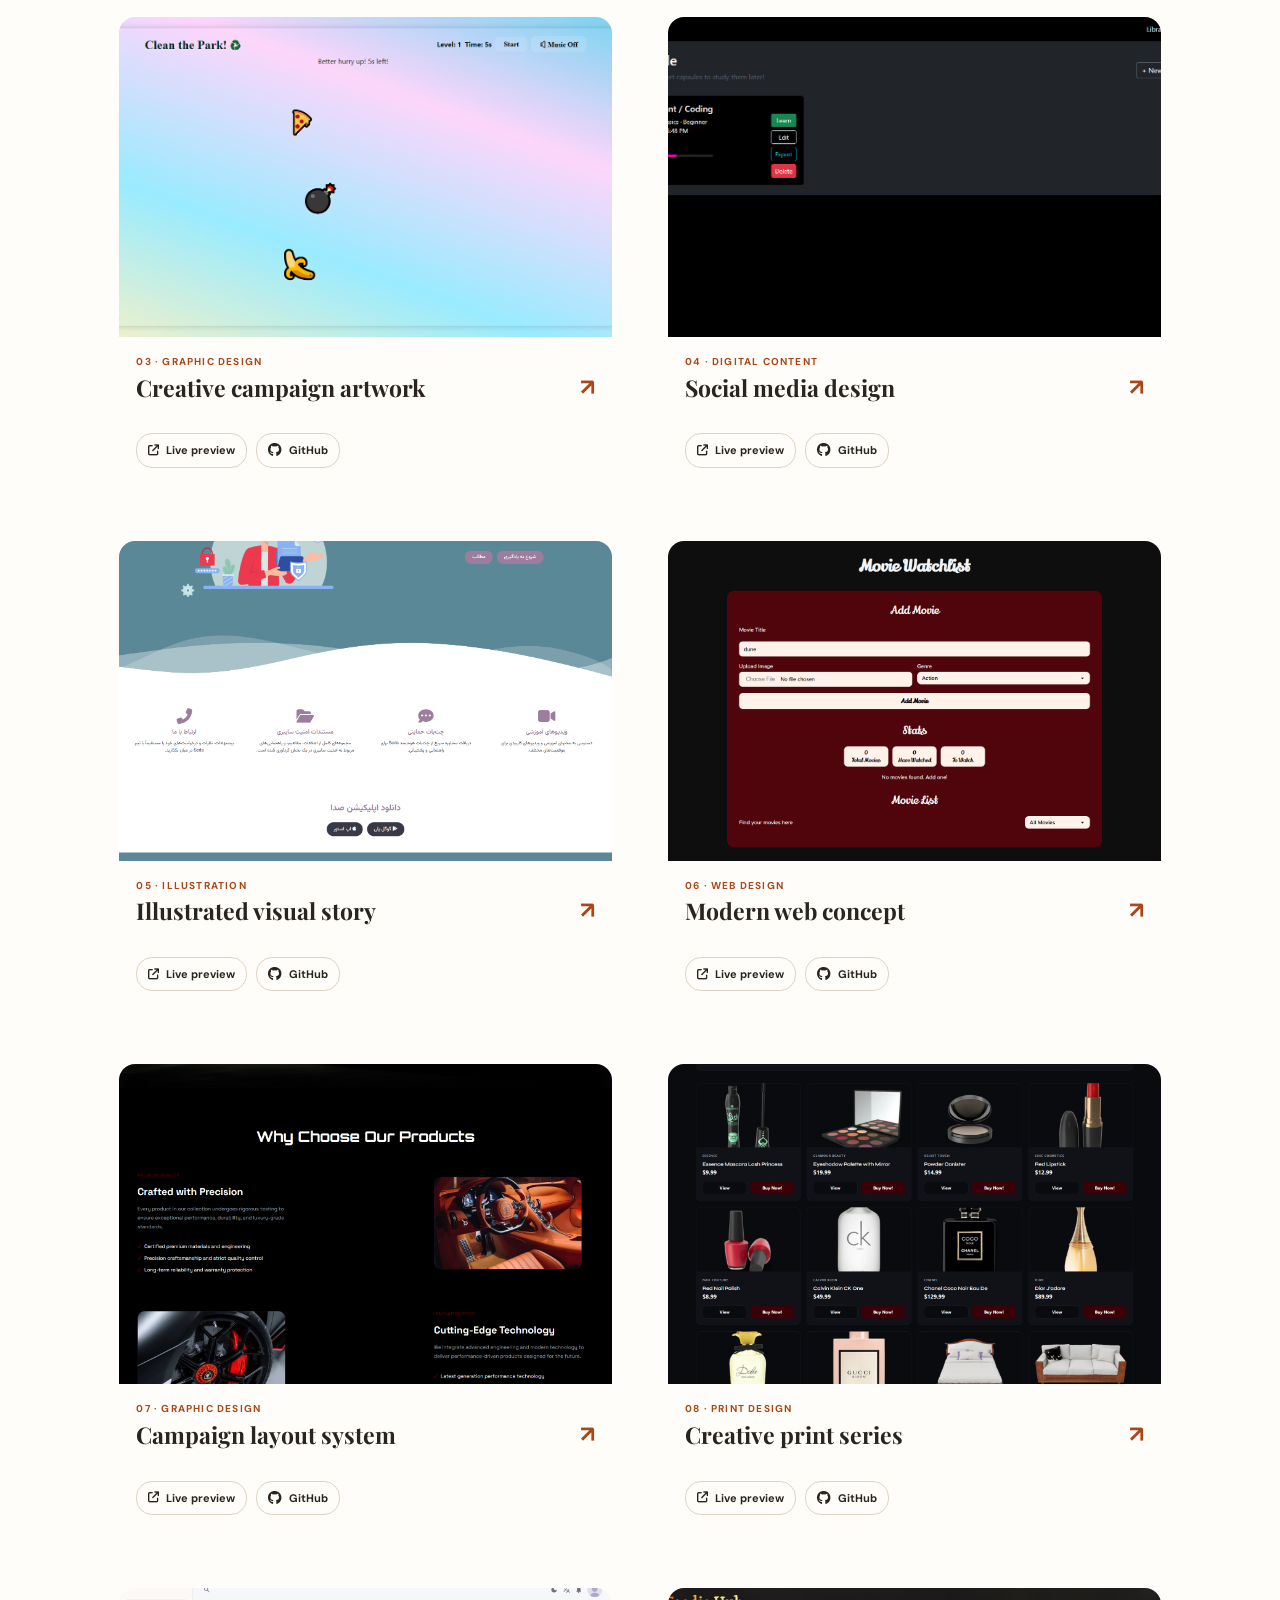
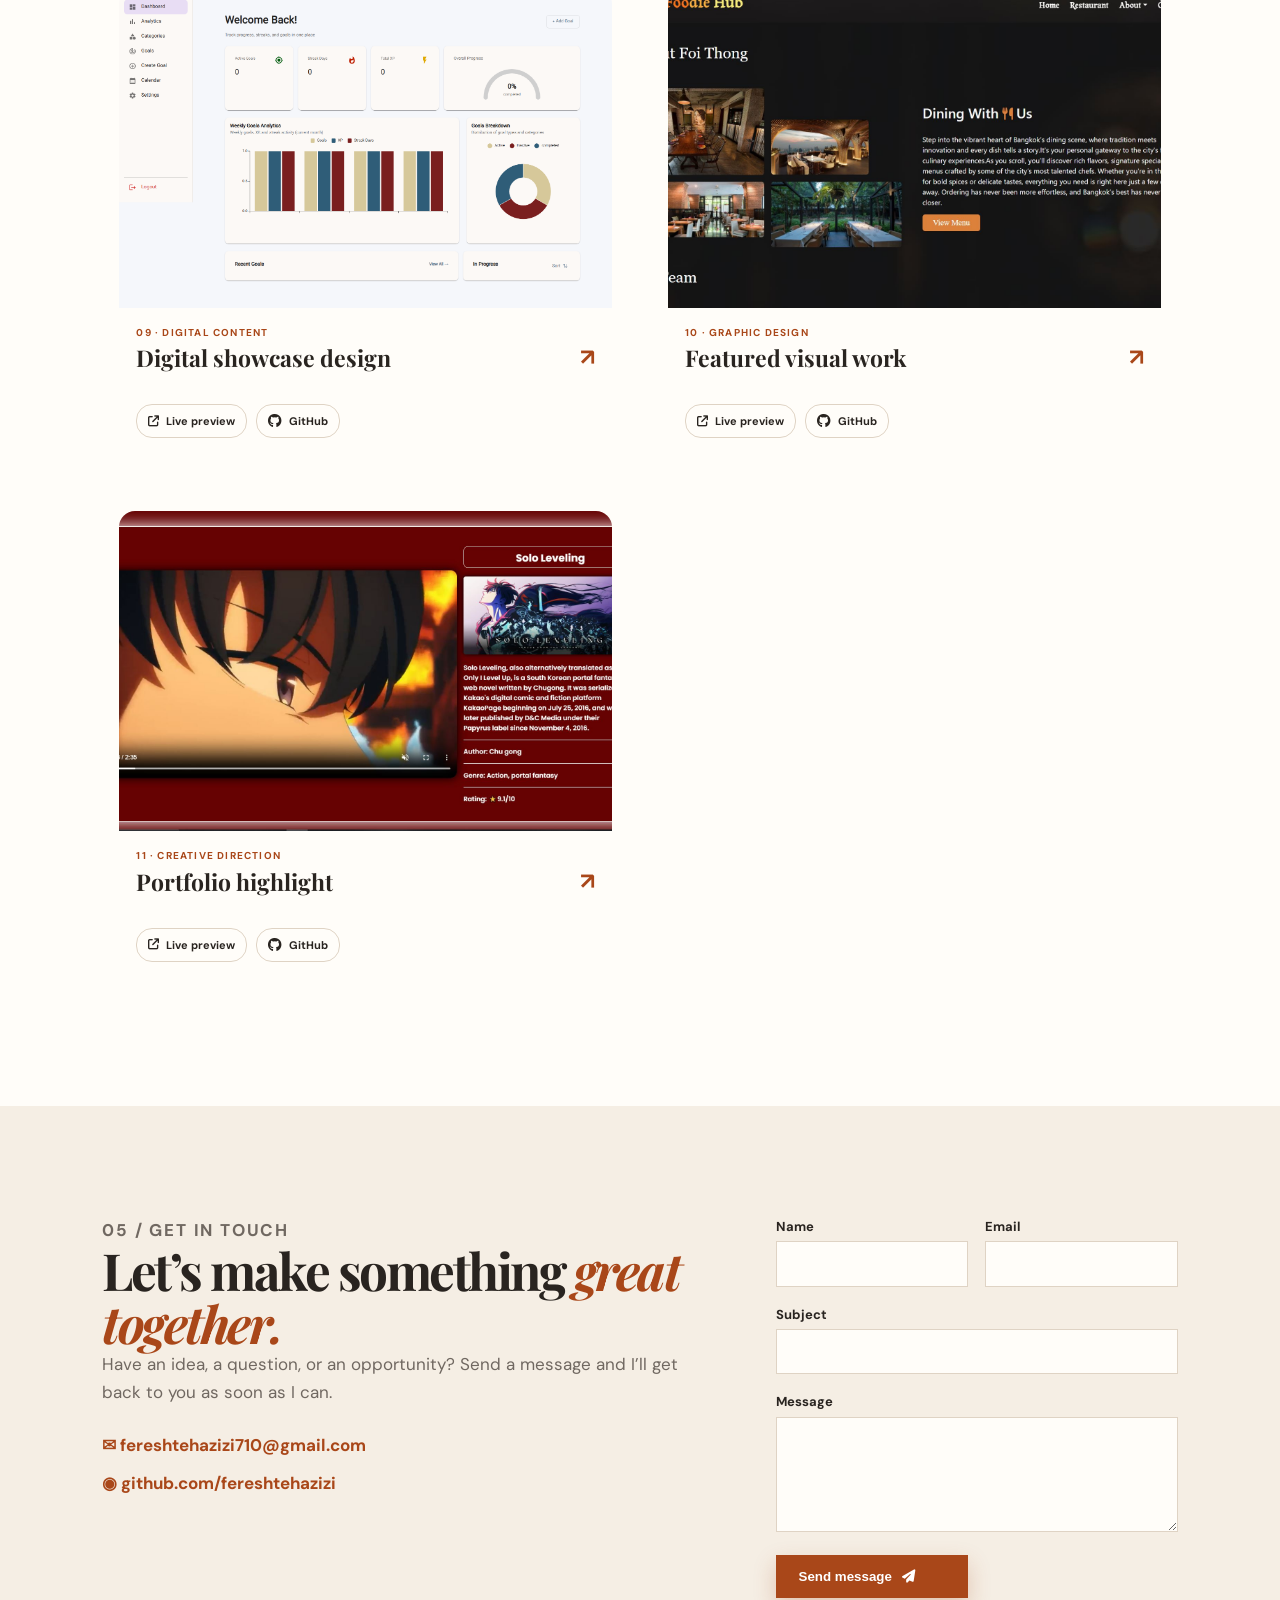
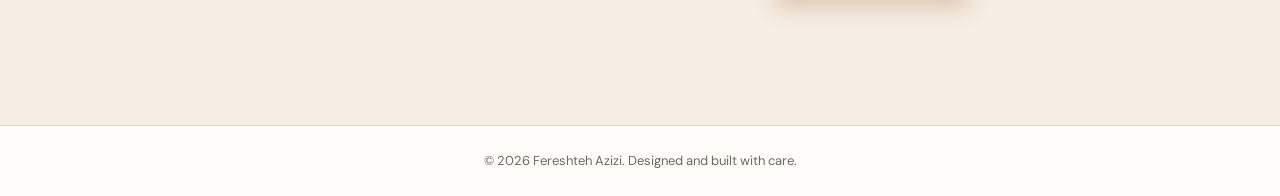
==== commit 2f7c1c5b: "feat: upgrade the portfolio UI" ====
--- a/index.html
+++ b/index.html
@@ -1,321 +1,110 @@
-<!DOCTYPE html>
+<!doctype html>
 <html lang="en">
+
 <head>
-    <meta charset="UTF-8">
-    <meta name="viewport" content="width=device-width, initial-scale=1.0">
+    <meta charset="utf-8">
+    <meta name="viewport" content="width=device-width,initial-scale=1">
+    <link rel="icon" type="image/png" href="favicon.png">
+    <title>Fereshteh Azizi | Portfolio</title>
     <link rel="preconnect" href="https://fonts.googleapis.com">
     <link rel="preconnect" href="https://fonts.gstatic.com" crossorigin>
-    <link href="https://fonts.googleapis.com/css2?family=Clicker+Script&family=Comic+Relief:wght@400;700&family=Dancing+Script:wght@700&family=Oswald:wght@200..700&family=Poppins:ital,wght@0,100;0,200;0,300;0,400;0,500;0,600;0,700;0,800;0,900;1,100;1,200;1,300;1,400;1,500;1,600;1,700;1,800;1,900&family=Sacramento&family=Tagesschrift&display=swap" rel="stylesheet">
+    <link
+        href="https://fonts.googleapis.com/css2?family=DM+Sans:wght@400;500;600;700&family=Playfair+Display:wght@600;700&display=swap"
+        rel="stylesheet">
     <link rel="stylesheet" href="https://cdnjs.cloudflare.com/ajax/libs/font-awesome/6.7.2/css/all.min.css">
-    <link rel="stylesheet" href="https://cdnjs.cloudflare.com/ajax/libs/font-awesome/4.7.0/css/font-awesome.css">
     <link rel="stylesheet" href="portfoliostyle.css">
     <link rel="stylesheet" href="color-1.css">
-    <link rel="shortcut icon" href="port logo-01.png">
-    <title>My Portfolio</title>
 </head>
+
 <body>
-<!--===== Main container Start=====-->
-<div class="main-container">
-    <!--===== Aside Start =====-->
-    <div class="aside">
-        <div class="logo">
-            <a href="#"><span>F</span>erra</a>
-        </div>
-        <ul class="nav">
-            <li><a href="#Home"><i class="fa fa-home"></i><span>Home</span></a></li>
-            <li><a href="#About"><i class="fa fa-user"></i><span>About</span></a></li>
-            <li><a href="#Services"><i class="fa fa-list"></i><span>Services</span></a></li>
-            <li><a href="#Portfolio"><i class="fa fa-briefcase"></i><span>Portfolio</span></a></li>
-            <li><a href="#Contact"><i class="fa fa-comments"></i><span>Contact Me</span></a></li>
-        </ul>
-    </div>
-    <!--===== Aside End =====-->
-    <!-- ===== Main Content Start =====-->
-    <div class="main-content">
-    <!-- ===== Home Section Start =====-->
-    <section class="home section" id="Home">
-        <div class="content">
-            <div class="row">
-                <div class="home-info padd-15">
-                <h3 class="hello">Hello My name is <span class="name">Fereshteh Azizi</span></h3>
-                <h3 class="my-profession">I'm a<span class="typing">Web Designer</span></h3>
-                <p>Thank you for visiting my portfolio. I'm excited to share my passion for design and coding with you. Whether you're looking for a creative website, striking visuals, or smart solutions with code, I'm here to help bring your ideas to life. Let’s build something amazing together!</p>
-                <a href="#contact" class="btn Hire-me"> Hire Me </a>
+    <header><a class="brand" href="#home"><b>F</b>erra.</a>
+        <div class="header-actions"><button class="theme-toggle" type="button" aria-label="Switch to dark mode"><i
+                    class="fa-regular fa-moon"></i></button><button class="menu" aria-label="Menu"><i
+                    class="fa fa-bars"></i></button></div>
+        <nav><a href="#home">Home</a><a href="#about">About</a><a href="#services">Services</a><a
+                href="#portfolio">Work</a><a href="#contact">Contact</a></nav>
+    </header>
+    <main>
+        <section class="hero" id="home">
+            <div>
+                <p class="eyebrow">01 / Web designer &amp; creative developer</p>
+                <h1>Design with purpose.<br><em>Build with heart.</em></h1>
+                <p class="intro">Hi, I’m Fereshteh Azizi. I create inviting digital experiences and memorable visuals
+                    that help ideas feel clear, useful, and alive.</p><a class="button" href="#portfolio">Explore my
+                    work <i class="fa fa-arrow-right"></i></a>
             </div>
-            <div class="home-img padd-15">
-                <img src="pro31.jpg" alt="my pro">
+            <div class="portrait"><img src="pro31.jpg" alt="Portrait of Fereshteh Azizi"><span><b>Based in
+                        Herat</b><small>Available for creative projects</small></span></div>
+        </section>
+        <section id="about">
+            <p class="eyebrow">02 / About</p>
+            <div class="heading">
+                <h2>Turning thoughtful ideas into <em>clear design.</em></h2>
+                <p>I’m a passionate web and graphic designer studying front-end development at Code To Inspire. I enjoy
+                    pairing strong visual storytelling with clean, responsive code.</p>
             </div>
-            </div>
-        </div>
-    </section>
-    <!-- ===== Home Section End =====-->
-    <!-- ===== Main Content End =====-->
-    </div>
-    <!-- ===== About Section Start =====-->
-    <section class="about section " id="About">
-        <div class="container">
-            <div class="row">
-                <div class="section-title padd-15">
-                    <h2>About Me</h2>
+            <div class="about">
+                <div>
+                    <p class="eyebrow">What I bring</p>
+                    <ul>
+                        <li>✓ Responsive web design</li>
+                        <li>✓ Brand and graphic design</li>
+                        <li>✓ Python problem-solving</li>
+                    </ul>
+                </div>
+                <div class="skills">
+                    <p class="eyebrow">Growing skills</p>
+                    <p>HTML &amp; CSS <b>90%</b><i><span style="width:90%"></span></i></p>
+                    <p>Web design <b>85%</b><i><span style="width:85%"></span></i></p>
+                    <p>JavaScript <b>40%</b><i><span style="width:40%"></span></i></p>
                 </div>
             </div>
-            <div class="row">
-            <div class="about-content padd-15">
-                <div class="row">
-                <div class="about-text padd-15">
-                    <h3>Hi I'm Fereshteh Azizi a <span>Web Developer</span></h3>
-                    <p>I'm a passionate and creative web and graphic designer with a growing love for coding. Currently studying front-end development, I enjoy turning ideas into clean, functional, and visually engaging designs. Whether it's building responsive websites or crafting bold graphics, I’m always excited to learn more and bring projects to life.</p>
-                </div>
+        </section>
+        <section class="dark" id="services">
+            <p class="eyebrow">03 / Services</p>
+            <h2>Creative skills for meaningful <em>digital work.</em></h2>
+            <div class="cards">
+                <article><i class="fa fa-laptop-code"></i>
+                    <h3>Web Design</h3>
+                    <p>Responsive, user-friendly websites made to look polished on every screen.</p>
+                </article>
+                <article><i class="fa fa-palette"></i>
+                    <h3>Graphic Design</h3>
+                    <p>Bold visuals for brands, social media, and campaigns that need to be noticed.</p>
+                </article>
+                <article><i class="fa fa-code"></i>
+                    <h3>Front-end Development</h3>
+                    <p>Clean HTML, CSS, and JavaScript that bring a thoughtful interface to life.</p>
+                </article>
             </div>
-            <div class="row">
-                <div class="personal-info padd-15">
-                    <div class="row">
-                        <div class="row-item">
-                            <p>Birthday : <span>1 May 2009</span></p>
-                        </div>
-                        <div class="row-item">
-                        <p>Age : <span>16</span></p>
-                        </div>
-                        <div class="row-item">
-                        <p>City :<span>Herat</span></p>
-                        </div>
-                        <div class="row-item">
-                        <p>Educational path : <span>Code To Inspire</span></p>
-                        </div>
-                        <div class="row-item">
-                            <p>Github :  <span><a href="http://github.com/fereshtehazizi">Ferra@Git</a></span></p>
-                        </div>
-                        <div class="row-item">
-                            <p>Email : <span><a href="fereshtehazizi710@gmail.com">Ferra@mail</a></span></p>
-                        </div>
-                        <div class="row">
-                            <div class="button padd-15">
-                                <a href="#contact" class="btn hire-me">Hire Me</a>
-                            </div>
-                        </div>
-                    </div>
-                </div>
-                <div class="skills padd-15">
-                    <div class="row">
-                        <div class="skill-item padd-15">
-                            <h5>HTML</h5>
-                            <div class="progress">
-                                <div class="progress-in" style="width: 80%;"></div>
-                                <div class="skill-percent">80%</div>
-                            </div>
-                        </div>
-                        <div class="skill-item padd-15">
-                            <h5>CSS</h5>
-                            <div class="progress">
-                                <div class="progress-in" style="width: 90%;"></div>
-                                <div class="skill-percent">90%</div>
-                            </div>
-                        </div>
-                        <div class="skill-item padd-15">
-                            <h5>JS</h5>
-                            <div class="progress">
-                                <div class="progress-in" style="width: 30%;"></div>
-                                <div class="skill-percent">30%</div>
-                            </div>
-                        </div>
-                    </div>
-                </div>
+        </section>
+        <section id="portfolio">
+            <p class="eyebrow">04 / Selected work</p>
+            <div class="heading portfolio-heading">
+                <h2>A few things I’ve made <em>with care.</em></h2>
+                <p>Explore a collection of visual identities, digital experiences, and creative systems.</p>
             </div>
+            <div class="projects" id="project-grid"></div>
+        </section>
+        <section class="contact" id="contact">
+            <div>
+                <p class="eyebrow">05 / Get in touch</p>
+                <h2>Let’s make something <em>great together.</em></h2>
+                <p>Have an idea, a question, or an opportunity? Send a message and I’ll get back to you as soon as I
+                    can.</p>
+                <p class="links"><a href="mailto:fereshtehazizi710@gmail.com">✉ fereshtehazizi710@gmail.com</a><a
+                        href="https://github.com/fereshtehazizi" target="_blank">◉ github.com/fereshtehazizi</a></p>
             </div>
-        </div>
-        </div>
-        
-    </section>
-    <!-- ===== About Section End =====-->
-    <!-- ===== Services-items Section Start =====-->
-    <section class="services section" id="Services">
-        <div class="container">
-            <div class="row">
-                <div class="section-title padd-15">
-                    <h2>Services</h2>
-                </div>
-            </div>
-            <div class="row">
-                <div class="service-item padd-15">
-                    <div class="service-inner">
-                        <div class="icon">
-                            <i class="fa fa-mobile-alt"></i>
-                        </div>
-                        <h4>Web Design</h4>
-                        <p>I design responsive and user-friendly websites that combine creativity with functionality. From layouts to user experience, I focus on making sites that look great and work smoothly on all devices.</p>
-                    </div>
-                </div>
-                <div class="service-item padd-15">
-                    <div class="service-inner">
-                        <div class="icon">
-                            <i class="fa fa-code"></i>
-                        </div>
-                        <h4>Ethical Hacking</h4>
-                        <p>With a growing interest in cybersecurity, I explore ethical hacking to understand vulnerabilities and help create safer digital environments.</p>
-                    </div>
-                </div>
-                <div class="service-item padd-15">
-                    <div class="service-inner">
-                        <div class="icon">
-                            <i class="fa fa-palette"></i>
-                        </div>
-                        <h4>Graphic Design</h4>
-                        <p>I create bold and eye-catching visuals for branding, social media, and more. My designs are crafted to communicate messages clearly and leave a lasting impression.</p>
-                    </div>
-                </div>
-                <div class="service-item padd-15">
-                    <div class="service-inner">
-                        <div class="icon">
-                            <i class="fa fa-laptop-code"></i>
-                        </div>
-                        <h4>Python Development</h4>
-                        <p>I use Python to solve problems, build tools, and automate tasks. Whether it’s a small script or the foundation of a bigger project, I love writing clean and efficient code.</p>
-                    </div>
-                </div>
-            </div>
-        </div>
-    </section>
-    <!-- ===== Services-items Section End =====-->
-    <!-- ===== Portfolio Section Start =====-->
-    <section class="portfolio section" id="Portfolio">
-        <div class="container">
-            <div class="row">
-                <div class="section-title padd-15">
-                    <h2>My Portfolio</h2>
-                </div>
-            </div>
-            <div class="row">
-                <div class="portfolio-heading padd-15">
-                    <h2>My Best Work :</h2>
-                </div>
-            </div>
-            <div class="row">
-                <div class="portfolio-item padd-15">
-                    <div class="portfolio-inner shadow-dark">
-                        <div class="portfolio-img">
-                            <img src="port1.jpg" alt="port1">
-                        </div>
-                    </div>
-                </div>
-                <div class="portfolio-item padd-15">
-                    <div class="portfolio-inner shadow-dark">
-                        <div class="portfolio-img">
-                            <img src="port3.JPG" alt="port2">
-                        </div>
-                    </div>
-                </div>
-                <div class="portfolio-item padd-15">
-                    <div class="portfolio-inner shadow-dark">
-                        <div class="portfolio-img">
-                            <img src="port2.jpg" alt="port3">
-                        </div>
-                    </div>
-                </div>
-                <div class="portfolio-item padd-15">
-                    <div class="portfolio-inner shadow-dark">
-                        <div class="portfolio-img">
-                            <img src="port4.JPG" alt="port4">
-                        </div>
-                    </div>
-                </div>
-                <div class="portfolio-item padd-15">
-                    <div class="portfolio-inner shadow-dark">
-                        <div class="portfolio-img">
-                            <img src="billboard.jpg" alt="port5">
-                        </div>
-                    </div>
-                </div>
-                <div class="portfolio-item padd-15">
-                    <div class="portfolio-inner shadow-dark">
-                        <div class="portfolio-img">
-                            <img src="port6.JPG" alt="port4">
-                        </div>
-                    </div>
-                </div>
-            </div>
-        </div>
-    </section>
-    <!-- ===== Portfolio Section End =====-->
-    <!-- ===== Contact Section Start =====-->
-    <section class="contact section" id="Contact">
-        <div class="container">
-            <div class="row">
-                <div class="section-title padd-15">
-                    <h2>Contact Me</h2>
-                </div>
-            </div>
-            <h3 class="contact-title padd-15">Got Any Question ?</h3>
-            <h3 class="contact-sub-title padd-15">We Are Ready To Hear From You 24/7 !</h3>
-            <div class="row">
-                <div class="contact-info padd-15">
-                    <div class="icon"><i class="fa fa-envelope"></i></div>
-                    <h4>Email</h4>
-                    <p><a href="fereshtehazizi710@gmail.com">fereshtehazizi710@gmail.com</a></p>
-                </div>
-                <div class="contact-info padd-15">
-                    <div class="icon"><i class="fa fa-github-alt"></i></div>
-                    <h4>Github</h4>
-                    <p><a href="http://github.com/fereshtehazizi">github.com/fereshtehazizi</a></p>
-                </div>
-                <div class="contact-info padd-15">
-                    <div class="icon"><i class="fa fa-twitter"></i></div>
-                    <h4>Twitter</h4>
-                    <p><a href="https://x.com/ferra_azizi7?s=21">x.com/ferra_azizi7</a></p>
-                </div>
-                <div class="contact-info padd-15">
-                    <div class="icon"><i class="fa fa-facebook"></i></div>
-                    <h4>Facebook</h4>
-                    <p><a href="https://www.facebook.com/CodeToInspire/">www.facebook.comCodeToInspire</a></p>
-                </div>
-            </div>
-            <h3 class="contact-title padd-15">Send Me Your Intensions</h3>
-            <h3 class="contact-sub-title padd-15">We Are always ready to serve !</h3>
-            <div class="row">
-                <div class="contact-form padd-15" id="contact">
-                    <div class="row">
-                        <div class="form-item col-6 padd-15">
-                            <div class="form-group">
-                                <input type="text" class="form-control" placeholder="Name" required>
-                            </div>
-                        </div>
-                        <div class="form-item col-6 padd-15">
-                            <div class="form-group">
-                                <input type="email" class="form-control" placeholder="Email" required>
-                            </div>
-                        </div>
-                    </div>
-                    <div class="row">
-                        <div class="form-item col-12 padd-15">
-                            <div class="form-group">
-                                <input type="text" class="form-control" placeholder="Subject" required>
-                            </div>
-                        </div>
-                        <div class="form-item col-12 padd-15">
-                            <div class="form-group">
-                                <textarea class="form-control" placeholder="Your Message" required></textarea>
-                            </div>
-                        </div>
-                    </div>
-                    <div class="row">
-                        <div class="form-item col-12 padd-15">
-                            <button type="submit" class="btn">Send</button>
-                        </div>
-                    </div>
-                </div>
-            </div>
-        </div>
-    </section>
-    <!-- ===== Contact Section End =====-->
-</div>
-<footer>
-    <div class="footer-inner">
-        <div class="footer-item">
-                <p>© copyright 2025 created and designed by</p>
-                <p>Fereshteh Azizi7</p>
-        </div>
-    </div>
-</footer>
-<!--===== Main container End=====-->
-</div>
+            <form id="contact-form"><label>Name<input name="name" required></label><label>Email<input type="email"
+                        name="email" required></label><label>Subject<input name="subject"
+                        required></label><label>Message<textarea name="message" required></textarea></label><button
+                    class="button">Send message <i class="fa fa-paper-plane"></i></button>
+                <p id="status"></p>
+            </form>
+        </section>
+    </main>
+    <footer>© <span id="year"></span> Fereshteh Azizi. Designed and built with care.</footer>
+    <script src="app.js"></script>
 </body>
+
 </html>
--- a/portfoliostyle.css
+++ b/portfoliostyle.css
@@ -1,663 +1,654 @@
-:root{
-    --bg-black-900:#f9f5eb;
-    --bg-black-100:#fffbf9;
-    --bg-black-150:#B59E7D;
-    --bg-black-50:#e8dfec;
-    --text-black-900:#302e4d;
-    --text-black-700:#504e70;
-    --text-black-500:#fff;
-}
-body{
-    line-height: 1.5;
-    font-size: 16px;
-    font-family: 'poppins' sans-serif;
-}
-*{
+:root {
+    --ink: #292420;
+    --muted: #706861;
+    --paper: #fffdf9;
+    --cream: #f5eee4;
+    --accent: #a94719;
+    --line: #dfd3c4;
+    --serif: 'Playfair Display', serif;
+    --sans: 'DM Sans', sans-serif
+}
+
+html[data-theme=dark] {
+    --ink: #f8f1e9;
+    --muted: #c5b8ad;
+    --paper: #14110f;
+    --cream: #1d1815;
+    --accent: #e19a73;
+    --line: #3b312c
+}
+
+* {
+    box-sizing: border-box
+}
+
+html {
+    scroll-behavior: smooth
+}
+
+body {
     margin: 0;
+    color: var(--ink);
+    background: var(--paper);
+    font: 16px/1.65 var(--sans);
+    transition: background .25s, color .25s
+}
+
+a {
+    text-decoration: none;
+    color: inherit
+}
+
+header {
+    height: 78px;
+    padding: 0 8vw;
+    display: flex;
+    align-items: center;
+    gap: 32px;
+    border-bottom: 1px solid var(--line);
+    position: sticky;
+    top: 0;
+    background: color-mix(in srgb, var(--paper) 92%, transparent);
+    backdrop-filter: blur(12px);
+    z-index: 4
+}
+
+.brand {
+    font: 700 27px var(--serif);
+    margin-right: auto
+}
+
+.brand b,
+.eyebrow,
+.links a,
+.back {
+    color: var(--accent)
+}
+
+nav,
+.header-actions {
+    display: flex;
+    align-items: center;
+    gap: 26px
+}
+
+nav {
+    font-weight: 700;
+    font-size: 13px
+}
+
+.header-actions {
+    gap: 12px
+}
+
+.menu,
+.theme-toggle {
+    border: 1px solid var(--line);
+    background: transparent;
+    color: var(--ink);
+    width: 38px;
+    height: 38px;
+    display: grid;
+    place-items: center;
+    cursor: pointer
+}
+
+.menu {
+    display: none
+}
+
+.theme-toggle:hover {
+    color: var(--accent);
+    border-color: var(--accent)
+}
+
+section {
+    padding: 110px 8vw;
+    max-width: 1440px;
+    margin: auto
+}
+
+.hero {
+    max-width: none;
+    min-height: calc(100vh - 78px);
+    display: grid;
+    grid-template-columns: 1.1fr .9fr;
+    gap: 7vw;
+    align-items: center;
+    background: linear-gradient(105deg, var(--cream) 0 62%, color-mix(in srgb, var(--accent) 14%, var(--cream)) 62%);
+    position: relative
+}
+
+.hero:after {
+    content: '';
+    position: absolute;
+    right: 8vw;
+    top: 12%;
+    width: 32%;
+    height: 70%;
+    background-image: linear-gradient(var(--line) 1px, transparent 1px), linear-gradient(90deg, var(--line) 1px, transparent 1px);
+    background-size: 32px 32px;
+    opacity: .42;
+    pointer-events: none
+}
+
+.hero>div {
+    z-index: 1
+}
+
+.eyebrow {
+    text-transform: uppercase;
+    letter-spacing: 1.8px;
+    font-size: 10px;
+    font-weight: 700;
+    margin: 0 0 17px
+}
+
+h1,
+h2,
+h3 {
+    font-family: var(--serif);
+    line-height: 1.04;
+    margin: 0
+}
+
+h1 {
+    font-size: clamp(49px, 6vw, 82px);
+    letter-spacing: -3.5px
+}
+
+h2 {
+    font-size: clamp(37px, 4vw, 60px);
+    letter-spacing: -2.5px
+}
+
+h3 {
+    font-size: 25px
+}
+
+em {
+    color: var(--accent)
+}
+
+.intro {
+    color: var(--muted);
+    font-size: 18px;
+    max-width: 600px;
+    margin: 27px 0
+}
+
+.button {
+    border: 1px solid var(--accent);
+    background: var(--accent);
+    color: #fff;
+    padding: 13px 22px;
+    font-weight: 700;
+    display: inline-flex;
+    gap: 10px;
+    align-items: center;
+    cursor: pointer;
+    transition: .2s
+}
+
+.button:hover {
+    transform: translateY(-2px);
+    filter: brightness(.88)
+}
+
+.portrait {
+    position: relative
+}
+
+.portrait img {
+    width: 100%;
+    height: min(570px, 65vh);
+    object-fit: cover;
+    display: block;
+    filter: saturate(.9)
+}
+
+.portrait span {
+    position: absolute;
+    left: -28px;
+    bottom: -25px;
+    background: var(--paper);
+    padding: 14px 20px;
+    box-shadow: 0 8px 20px #0002;
+    display: grid;
+    font-size: 13px
+}
+
+.portrait small {
+    color: var(--muted)
+}
+
+.heading,
+.about,
+.contact {
+    display: grid;
+    grid-template-columns: 1.2fr .8fr;
+    gap: 70px;
+    align-items: end
+}
+
+.heading>p,
+.contact>div>p {
+    margin: 0;
+    color: var(--muted);
+    font-size: 17px
+}
+
+.about {
+    margin-top: 60px;
+    align-items: start
+}
+
+.about ul {
     padding: 0;
-    box-sizing: border-box;
-    outline: none;
-    text-decoration: none;
+    margin: 0;
     list-style: none;
-}
-::before,::after{
-    box-sizing: border-box;
-}
-/*home*/
-.aside{
-    width: 270px;
-    background: var(--bg-black-150);
-    left: 0;
-    top: 0;
-    border: 1px solid var(--bg-black-50);
-    padding: 30px;
-    position: fixed;
+    font-weight: 700
+}
+
+.about li {
+    padding: 13px 0;
+    border-bottom: 1px solid var(--line)
+}
+
+.skills {
+    background: var(--cream);
+    padding: 28px 30px
+}
+
+.skills p {
+    margin: 16px 0
+}
+
+.skills b {
+    float: right
+}
+
+.skills i {
+    display: block;
+    background: var(--line);
+    height: 5px;
+    margin-top: 7px
+}
+
+.skills span {
+    display: block;
+    background: var(--accent);
+    height: 100%
+}
+
+.dark {
+    max-width: none;
+    background: #2d2926;
+    color: #fff
+}
+
+.dark .eyebrow {
+    color: #edb99e
+}
+
+.dark h2 em {
+    color: #e8aa87
+}
+
+.cards,
+.projects {
+    display: grid;
+    grid-template-columns: repeat(2, 1fr);
+    gap: 22px;
+    margin-top: 46px
+}
+
+.cards article {
+    border: 1px solid #514a44;
+    padding: 32px;
+    transition: .2s
+}
+
+.cards article:hover {
+    background: #38322f;
+    transform: translateY(-4px)
+}
+
+.cards i {
+    color: #e8aa87;
+    font-size: 27px
+}
+
+.cards h3 {
+    margin: 22px 0 8px
+}
+
+.cards p {
+    color: #c9c2bc;
+    margin: 0
+}
+
+.portfolio-heading {
+    align-items: end
+}
+
+.projects a {
+    background: transparent;
+    overflow: hidden;
+    transition: .25s
+}
+
+.projects a:hover {
+    transform: translateY(-5px)
+}
+
+.projects img {
+    width: 100%;
+    height: 320px;
+    object-fit: cover;
+    display: block;
+    transition: .35s
+}
+
+.projects a:hover img {
+    transform: scale(1.05)
+}
+
+.projects div {
+    padding: 17px
+}
+
+.projects p {
+    color: var(--accent);
+    text-transform: uppercase;
+    letter-spacing: 1.2px;
+    font-size: 10px;
+    font-weight: 700;
+    margin: 0
+}
+
+.projects h3 {
+    margin-top: 5px;
+    font-size: 23px;
     display: flex;
-    justify-content: center;
-    align-items: center;
-    height: 100%;
-    z-index: 10;
-}
-.section{
-    background: var(--bg-black-900);
-    min-height: 100vh;
+    justify-content: space-between;
+    gap: 10px
+}
+
+.projects h3 span {
+    font-family: var(--sans);
+    color: var(--accent)
+}
+
+.contact {
+    max-width: none;
+    background: var(--cream);
+    align-items: start
+}
+
+form {
+    display: grid;
+    grid-template-columns: 1fr 1fr;
+    gap: 17px
+}
+
+label {
+    font-size: 13px;
+    font-weight: 700
+}
+
+label:nth-of-type(3),
+label:nth-of-type(4),
+#status {
+    grid-column: 1/-1
+}
+
+input,
+textarea {
+    width: 100%;
+    font: inherit;
+    color: var(--ink);
+    padding: 11px;
+    margin-top: 4px;
+    border: 1px solid var(--line);
+    background: var(--paper)
+}
+
+textarea {
+    height: 115px;
+    resize: vertical
+}
+
+.links {
+    display: grid;
+    gap: 10px;
+    margin-top: 25px !important;
+    font-weight: 700
+}
+
+#status {
+    color: var(--accent);
+    font-weight: 700;
+    margin: 0
+}
+
+footer {
+    text-align: center;
+    padding: 24px;
+    color: var(--muted);
+    font-size: 13px;
+    border-top: 1px solid var(--line)
+}
+
+.detail {
+    max-width: 1300px;
+    margin: auto;
+    padding: 65px 8vw 100px
+}
+
+.back {
+    font-weight: 700;
     display: block;
-    padding: 0 30px;
-    opacity: 1;
-    z-index: 0;
-}
-.main-container{
-    padding-left: 270px;
-}
-.padd-15{
-    padding-left: 15px;
-    padding-right: 15px;
-}
-.content{
-    max-width: 1100px;
+    margin-bottom: 45px
+}
+
+.detail section {
+    padding: 0;
+    display: grid;
+    grid-template-columns: 1.05fr .95fr;
+    gap: 7vw;
+    align-items: start
+}
+
+.project-hero-image {
     width: 100%;
-    margin: auto;
-}
-h3.hello{
-    font-size: 30px;
-    margin: 15px 0;
-}
-h3.hello span{
-    font-family: 'dancing script', cursive;
+    max-height: 590px;
+    object-fit: contain;
+    background: var(--cream);
+    display: block
+}
+
+.gallery-label {
+    display: flex;
+    justify-content: space-between;
+    text-transform: uppercase;
+    letter-spacing: 1.5px;
+    font-size: 10px;
+    font-weight: 700;
+    margin: 20px 0 10px;
+    color: var(--accent)
+}
+
+.gallery-label span {
+    color: var(--muted)
+}
+
+.project-gallery {
+    display: grid;
+    grid-template-columns: repeat(3, 1fr);
+    gap: 16px
+}
+
+.project-gallery figure {
+    margin: 0;
+    background: var(--cream)
+}
+
+.project-gallery img {
+    display: block;
+    width: 100%;
+    height: 220px;
+    object-fit: cover
+}
+
+.project-gallery figcaption {
+    padding: 6px 9px;
+    font-size: 10px;
+    text-transform: uppercase;
+    letter-spacing: 1px;
+    color: var(--muted)
+}
+
+.project-copy h1 {
+    font-size: clamp(40px, 5vw, 65px)
+}
+
+.project-copy h2 {
     font-size: 35px;
-    font-weight: 700;
-    color: var(--skin-color);
-}
-h3.my-profession{
-    font-size: 30px;
-    margin: 15px 0;
-}
-.typing{
-    font-size: 2.3rem;
-    color: var(--skin-color);
-    white-space: nowrap;
-    overflow: hidden;
-    border-right: 3px solid var(--skin-color);
-    width: 0px;
-    animation: typed 3.5s steps(25, end) forwards, blink 0.75s step-end infinite;
-}
-@keyframes blink {
-    50% { border-color: transparent; }
-}
-.home-info p{
-    margin-bottom: 70px;
-    color: var(--text-black-700);
-    font-size: 20px;
-}
-.row{
-    display: flex;
-    flex-wrap: wrap;
-    margin-left: -15px;
-    margin-right: -15px;
-    position: relative;
-}
-.btn{
-    font-size: 16px;
-    font-weight: 500;
-    border-radius: 40px;
-    border: none;
-    color: white;
-    display: inline-block;
-    white-space: nowrap;
-    margin: 14px 4px;
-    padding: 12px 35px;
-    background: var(--skin-color);
-    transition: all 0.3s ease;
-}
-.btn:hover{
-    transform: scale(1.05);
-}
-.aside .logo{
-    position: absolute;
-    top: 50px;
-    font-size: 30px;
-    text-transform: capitalize;
-}
-.aside .logo a{
-    font-weight: 700;
-    color: var(--text-black-500);
-    padding: 15px 30px;
-    font-size: 30px;
-    position: relative;
-    letter-spacing: 5px;
-}
-.aside .logo a span{
-    font-family: 'Glastonbury BC';
-    font-size: 45px;
-}
-.aside .logo a::before{
-    position: absolute;
-    content: ' ';
-    width: 20px;
-    height: 20px;
-    animation-name: logo2;
-    animation-duration: 1.5s;
-    animation-direction: reverse;
-    border-bottom: 5px solid var(--skin-color);
-    border-left: 5px solid var(--skin-color);
-    bottom: 0;
-    left: 0;
-}
-@keyframes logo{
-    100%  {top: 45px;}
-    0%    { top: 0px;}
-}
-@keyframes logo2{
-    100%  {top:0px;}
-    0%    {top: 45px;}
-}
-.aside .logo a::after{
-    position: absolute;
-    content: ' ';
-    width: 20px;
-    height: 20px;
-    animation-name: logo;
-    animation-duration: 1.5s;
-    animation-direction: reverse;
-    border-top: 5px solid var(--skin-color);
-    border-right: 5px solid var(--skin-color);
-    top: 0;
-    right: 0;
-}
-.aside .nav{
-    margin-top: 50px;
-}
-.aside .nav li{
-    margin-bottom: 15px;
-    display: block;
-}
-.aside .nav li a{
-    font-weight: 600;
-    font-size: 17px;
-    padding: 5px 30px;
-    border-bottom: 1px solid var(--bg-black-50);
-    display: block;
-    color: var(--text-black-500);
-}
-.aside .nav li a:hover{
-    color: var(--skin-color);
-}
-.aside .nav li i:hover{
-    color: var(--skin-color);
-}
-.aside .nav li i{
-    margin-right: 15px;
-    font-size: 22px;
-}
-.home{
-    display: flex;
-    min-height: 100vh;
-    color: var(--text-black-900);
-    font-weight: 700;
-}
-.home .home-info{
-    flex: 0 0 60%;
-    max-width: 60%;
-}
-.home .home-img{
-    flex: 0 0 40%;
-    display: flex;
-    justify-content: center;
-    position: relative;
-    text-align: center;
-}
-.home-img::after{
-    position: absolute;
-    content: ' ';
-    width: 80px;
-    height: 80px;
-    border-bottom-right-radius: 8px;
-    animation-name: img2;
-    animation-duration: 1.5s;
-    animation-direction: reverse;
-    transition: all 0.3s ease;
-    border-bottom: 10px solid var(--skin-color);
-    border-right: 10px solid var(--skin-color);
-    bottom: -40px;
-    right: 0px;
-}
-@keyframes img{
-    100%  {left:15px; top:10px;}
-    100%  {left:15px; top:15px;}
-    0%    { left: 0px; top: -40px;}
-}
-@keyframes img2{
-    100%  {right:15px; bottom:10px;}
-    100%  {right:15px; bottom:15px;}
-    0%    { right: 0px; bottom: -40px;}
-}
-.home-img::before{
-    position: absolute;
-    content: ' ';
-    width: 80px;
-    height: 80px;
-    border-top-left-radius: 8px;
-    animation-name: img;
-    transition: all 0.3s ease;
-    animation-duration: 1.5s;
-    animation-direction: reverse;
-    border-top: 10px solid var(--skin-color);
-    border-left: 10px solid var(--skin-color);
-    top: -40px;
-    left: 0px;
-}
-.home .home-img img{
-    max-width: 80%;
-    height: 400px;
-    margin: 30px;
-    border-radius: 5px;
-}
-
-
-/*About*/
-.section .container{
-    padding-top: 60px;
-    padding-bottom: 70px;
-}
-.section-title{
-    flex: 0 0 100%;
-    max-width: 100%;
-    margin-bottom: 60px;
-}
-.section-title h2{
-    font-size: 40px;
-    font-weight: 700;
-    color: var(--text-black-900);
-    position: relative;
-}
-.section-title h2::before{
-    content: ' ';
-    height: 4px;
-    border-radius: 3px;
-    width: 50px;
-    background-color: var(--skin-color);
-    position: absolute;
-    left: 0;
-    top: 100%;
-}
-.section-title h2::after{
-    content: ' ';
-    height: 4px;
-    border-radius: 3px;
-    width: 25px;
-    background-color: var(--skin-color);
-    position: absolute;
-    left: 0;
-    top: 120%;
-}
-/* About-Content*/
-.about .about-content{
-    flex: 0 0 100%;
-    max-width: 100%;
-}
-.about .about-content .about-text{
-    flex: 0 0 100%;
-    max-width: 100%;
-}
-.about .about-content .about-text h3{
-    font-size: 24px;
-    margin-bottom: 15px;
-    font-weight: 700;
-    color: var(--text-black-900);
-}
-.about .about-content .about-text h3 span{
-    color: var(--skin-color);
-}
-.about .about-content .about-text p{
-    font-size: 16px;
-    font-weight: 600;
-    line-height: 25px;
-    margin-bottom: 60px;
-    color: var(--text-black-700);
-}
-.about .about-content .personal-info{
-    flex: 0 0 60%;
-    max-width: 60%;
-}
-.about .about-content .personal-info .row-item{
-    flex: 0 0 50%;
-    max-width: 50%;
-    padding-right: 15px;
-    padding-left: 15px;
-}
-.about .about-content .personal-info .row-item p{
-    font-size: 16px;
-    color: var(--text-black-900);
-    font-weight: 600;
-    padding: 15px 0px;
-    border-bottom: 1px solid var(--bg-black-50);
-}
-.about .about-content .personal-info .row-item p span{
-    color: var(--text-black-700);
-    font-weight: 500;
-    margin-left: 4px;
-    display: inline-block;
-}
-.about .about-content .personal-info .row-item p span a{
-    color: var(--text-black-700);
-    font-weight: 400;
-}
-.about .about-content .skills{
-    flex: 0 0 40%;
-    max-width: 40%;
-}
-.about .about-content .skills .skill-item{
-    flex: 0 0 100%;
-    max-width: 100%;
-}
-.about .about-content .skills .skill-item h5{
-    font-size: 16px;
-    line-height: 40px;
-    font-weight: 700;
-    color: var(--text-black-900);
-    text-transform: capitalize;
-}
-.about .about-content .skills .skill-item .progress{
-    background-color: var(--bg-black-50);
-    height: 7px;
-    border-radius: 4px;
-    width: 100%;
-    position: relative;
-}
-.about .about-content .skills .skill-item{
-    margin-top: 23px;
-}
-.about .about-content .skills .skill-item .progress .progress-in{
-    position: absolute;
-    top: 0;
-    left: 0;
-    height: 100%;
-    border-radius: 4px;
-    background-color: var(--skin-color);
-}
-.about .about-content .skills .skill-item .skill-percent{
-    position: absolute;
-    right: 0;
-    top: -40px;
-    color: var(--text-black-700);
-    font-weight: 400;
-    line-height: 40px;
-}
-
-/* Services*/
-.services .container{
-    padding-bottom: 30px;
-}
-.services .service-item{
-    display: flex;
-    justify-content: center;
-    flex: 0 0 50%;
-    width: 50%;
-    margin-bottom: 30px;
-}
-.services .service-item .service-inner{
-    background-color: var(--bg-black-150);
-    border: 1px solid var(--bg-black-50);
-    border-radius: 10px;
-    padding: 30px 15px;
-    text-align: center;
-    transition: all 0.3s ease;
-}
-.services .service-item .service-inner:hover{
-    box-shadow: 0px 0px 15px var(--bg-black-150);
-    transform: scale(1.02);
-}
-.services .service-item .service-inner .icon{
-    height: 65px;
-    width: 70px;
-    display: block;
-    border-radius: 50%;
-    text-align: center;
-    margin: 0 auto 30px;
-    transition: all 0.3s ease;
-}
-.services .service-item .service-inner .icon:hover{
-    background: var(--skin-color);
-}
-.services .service-item .service-inner .icon:hover .fa{
-    font-size: 25px;
-    color: #ffffff;
-}
-.services .service-item .service-inner .icon .fa{
-    font-size: 40px;
-    line-height: 60px;
-    color: var(--skin-color);
-    transition: all 0.3s ease;
-}
-.services .service-item .service-inner h4{
-    color: var(--text-black-500);
-    font-size: 18px;
-    font-weight: 700;
-    margin-bottom: 15px;
-    text-transform: capitalize;
-}
-.services .service-item .service-inner p{
-    font-size: 16px;
-    line-height: 25px;
-    color: var(--text-black-500);
-}
-
-/* Portfolio */
-
-.portfolio .portfolio-heading{
-    flex: 0 0 100%;
-    max-width: 100%;
-    margin-bottom: 40px;
-}
-.portfolio .portfolio-heading h2{
-    color: var(--text-black-700);
-    font-weight: 600;
-}
-.portfolio .container{
-    padding-bottom: 40px;
-}
-.portfolio .portfolio-item{
-    flex: 0 0 33.33%;
-    max-width: 33.33%;
-    margin-bottom: 30px;
-}
-.portfolio .portfolio-inner{
-    border: 6px solid var(--bg-black-100);
-    border-radius: 10px;
-    cursor: pointer;
-    transition: all 0.3s ease;
-    overflow: hidden;
-}
-.portfolio .portfolio-inner:hover{
-    box-shadow: 0 0 30px rgb(186, 185, 185);
-    transform: scale(1.02);
-}
-.portfolio .portfolio-inner .portfolio-img img{
-    width: 100%;
-    height: 250px;
-    display: block;
-}
-
-/* contact */
-
-.contact-title{
-    color: var(--skin-color);
-    text-align: center;
-    font-size: 25px;
-    margin-bottom: 20px;
-}
-.contact-sub-title{
-    color: var(--text-black-900);
-    text-align: center;
-    font-size: 16px;
-    margin-bottom: 45px;
-}
-.contact .contact-info{
-    flex: 0 0 50%;
-    width: 50%;
-    text-align: center;
-    margin-bottom: 60px;
-}
-.contact-info p a{
-    color: var(--text-black-700);
-    font-size: 16px;
-    font-weight: 600;
-    line-height: 25px;
-    transition: all 0.3s ease;
-}
-.contact-info a:hover{
-    color: var(--skin-color);
-}
-.contact .contact-info .icon{
-    display: inline-block;
-}
-.contact .contact-info .icon .fa{
-    font-size: 25px;
-    color: var(--text-black-900);
-    transition: all 0.3s ease;
-}
-.contact .contact-info .icon .fa:hover{
-    color: var(--skin-color);
-}
-.contact .contact-info h4{
-    font-size: 18px;
-    font-weight: 700;
-    margin: 15px 0px 5px;
-    color: var(--text-black-900);
-}
-.contact .contact-form{
-    flex: 0 0 100%;
-    max-width: 100%;
-}
-.contact .contact-form .col-6{
-    flex: 0 0 50%;
-    max-width: 50%;
-}
-.contact .contact-form .col-12{
-    flex: 0 0 100%;
-    max-width: 100%;
-}
-.contact .contact-form .form-item{
-    margin-bottom: 30px;
-}
-.contact .contact-form .form-item .form-control{
-    width: 100%;
-    height: 50px;
-    background: var(--bg-black-100);
-    border: 1px solid var(--bg-black-50);
-    border-radius: 6px;
-    padding: 10px 25px;
-    color: var(--text-black-700);
-    font-size: 15px;
-}
-.contact .contact-form .form-item .form-control:focus{
-    box-shadow: 0 0 20px rgba(48, 46, 77, 0.15);
-}
-.contact .contact-form .form-item .form-control::placeholder{
-    text-align: center;
-}
-.contact .contact-form .form-item textarea.form-control{
-    height: 120px;
-}
-.contact .contact-form .form-item .btn{
-    height: 50px;
-    padding: 0px 50px
-}
-
-/* Footer*/
-.footer-inner{
-    background-color: var(--bg-black-150);
-    position: fixed;
-    display: flexbox;
-    height: min-content;
-    left: 0px;
-    bottom: 0px;
-    right: 0px;
-    margin-top: auto;
-    text-align: center;
-}
-.footer-inner .footer-item{
-    padding: 5px 0px 10px;
-    flex: 0 0 100%;
-    max-width: 100%;
-    color: var(--bg-black-900);
-    display: block;
-}
-@media (max-width: 1199px)
-{
-    .aside{
-        flex: 0 0 20%;
-        max-width: 20%;
-    }
-    .aside .logo{
+    margin: 45px 0 12px
+}
+
+.detail dl {
+    display: grid;
+    grid-template-columns: 1fr 1fr;
+    margin: 28px 0
+}
+
+.detail dl div {
+    border-top: 1px solid var(--line);
+    padding: 12px 0
+}
+
+.detail dt {
+    color: var(--accent);
+    font-size: 10px;
+    text-transform: uppercase;
+    letter-spacing: 1px;
+    font-weight: bold
+}
+
+.detail dd {
+    margin: 2px 0
+}
+
+@media(max-width:800px) {
+    header {
+        padding: 0 6vw
+    }
+
+    .menu {
+        display: grid
+    }
+
+    .menu+nav {
         display: none;
-    }
-    .main-container{
-        padding-left: 220px;
-    }
-    .about .about-content .personal-info .row-item p span a{
-        display: block;
-        margin-left: 0px;
-    }
-    .portfolio .portfolio-item{
-        flex: 0 0 50%;
-        max-width: 50%;
-    }
-}
-@media (max-width: 980px)
-{
-    .contact .contact-info,
-    .services .service-item,
-    .home .home-info{
-        flex: 0 0 100%;
-        max-width: 100%;
-    }
-    .aside{
-        flex: 0 0 5%;
-        max-width: 5%;
-    }
-    .footer-inner,
-    .main-container{
-        padding-left: 50px;
-    }
-    .home .home-img{
-        display: none;
-    }
-    .aside .nav li a span{
-        display: none;
-    }
-    .aside .nav li a{
-        border: none;
-    }
-    .aside .nav li i{
-        margin: 0px 15px 40px 15px;
-        font-size: 25px;
-    }
-}
-@media (max-width: 767px)
-{
-    .contact .contact-form .col-6,
-    .contact .contact-info,
-    .portfolio .portfolio-item,
-    .about .about-content .skills,
-    .about .about-content .personal-info{
-        flex: 0 0 100%;
-        max-width: 100%;
-    }
-    .home .home-info p{
-        width: 100%;
+        position: absolute;
+        top: 77px;
+        left: 0;
+        right: 0;
+        background: var(--paper);
+        padding: 22px 6vw;
+        flex-direction: column;
+        align-items: flex-start;
+        gap: 15px;
+        border-bottom: 1px solid var(--line)
+    }
+
+    .menu+nav.open {
+        display: flex
+    }
+
+    nav.always {
         display: flex;
-        font-size: 20px;
-        flex-wrap: wrap;
-    }
-    .portfolio .portfolio-item .portfolio-img img{
-        height: 160px;
-    }
-    .footer-inner .footer-item p{
-        max-width: 80%;
-        justify-self: center;
-        display: flex;
-        display: block;
-        flex-wrap: wrap;
-    }
-}
+        position: static;
+        padding: 0;
+        flex-direction: row;
+        border: 0
+    }
+
+    .hero,
+    .heading,
+    .about,
+    .contact,
+    .detail section {
+        grid-template-columns: 1fr;
+        gap: 35px
+    }
+
+    .hero,
+    section {
+        padding: 78px 8vw
+    }
+
+    .hero {
+        background: var(--cream)
+    }
+
+    .hero:after {
+        display: none
+    }
+
+    .portrait {
+        max-width: 480px;
+        margin: auto
+    }
+
+    .cards,
+    .projects {
+        grid-template-columns: 1fr 1fr
+    }
+
+    .detail {
+        padding: 45px 8vw 75px
+    }
+}
+
+@media(max-width:480px) {
+    header {
+        gap: 12px
+    }
+
+    .header-actions {
+        gap: 8px
+    }
+
+    nav.always {
+        gap: 12px;
+        font-size: 12px
+    }
+
+    .cards,
+    .projects {
+        grid-template-columns: 1fr
+    }
+
+    .hero {
+        padding-top: 60px
+    }
+
+    .portrait span {
+        left: 10px
+    }
+
+    .projects img {
+        height: 280px
+    }
+
+    .detail dl {
+        grid-template-columns: 1fr
+    }
+
+    .project-gallery img {
+        height: 150px
+    }
+}
--- a/color-1.css
+++ b/color-1.css
@@ -1,3 +1,20 @@
-:root{
-    --skin-color:#a94719;
-}+/* Modern finishing layer: keeps the original warm palette intact. */
+:root { --skin-color: #a94719; }
+.projects a, .project-wrap, .project-gallery figure { border-radius: 16px; }
+.button { box-shadow: 0 9px 22px color-mix(in srgb, var(--accent) 25%, transparent); }
+.theme-toggle { transition: transform .25s ease, color .25s ease, background .25s ease; }
+.theme-toggle:hover { transform: rotate(16deg) scale(1.08); background: var(--cream); }
+.project-actions { display: flex; flex-wrap: wrap; gap: 9px; padding: 0 17px 18px; }
+.project-wrap { background: transparent; overflow: hidden; }
+.project-wrap > a { display: block; }
+.detail-actions { margin-top: 28px; }
+.project-action { display: inline-flex; align-items: center; gap: 7px; border: 1px solid var(--line); padding: 7px 11px; font-size: 11px; font-weight: 700; transition: .22s ease; }
+.project-action:hover { color: #fff; border-color: var(--accent); background: var(--accent); transform: translateY(-2px); }
+.project-actions .fa-github { font-size: 14px; }
+.hero > div:first-child, #about, #services, #portfolio, .contact { animation: rise-in .65s both; }
+.hero .portrait { animation: rise-in .8s .12s both; }
+.cards article { transition: transform .25s ease, background .25s ease, box-shadow .25s ease; }
+.cards article:hover { box-shadow: 0 16px 28px #0003; }
+@keyframes rise-in { from { opacity: 0; transform: translateY(18px); } to { opacity: 1; transform: translateY(0); } }
+@media (prefers-reduced-motion: reduce) { *, *::before, *::after { animation-duration: .01ms !important; animation-iteration-count: 1 !important; scroll-behavior: auto !important; transition-duration: .01ms !important; } }
+@media (max-width: 800px) { header > nav { display: none; position: absolute; top: 77px; left: 0; right: 0; background: var(--paper); padding: 22px 6vw; flex-direction: column; align-items: flex-start; gap: 15px; border-bottom: 1px solid var(--line); } header > nav.open { display: flex; } }
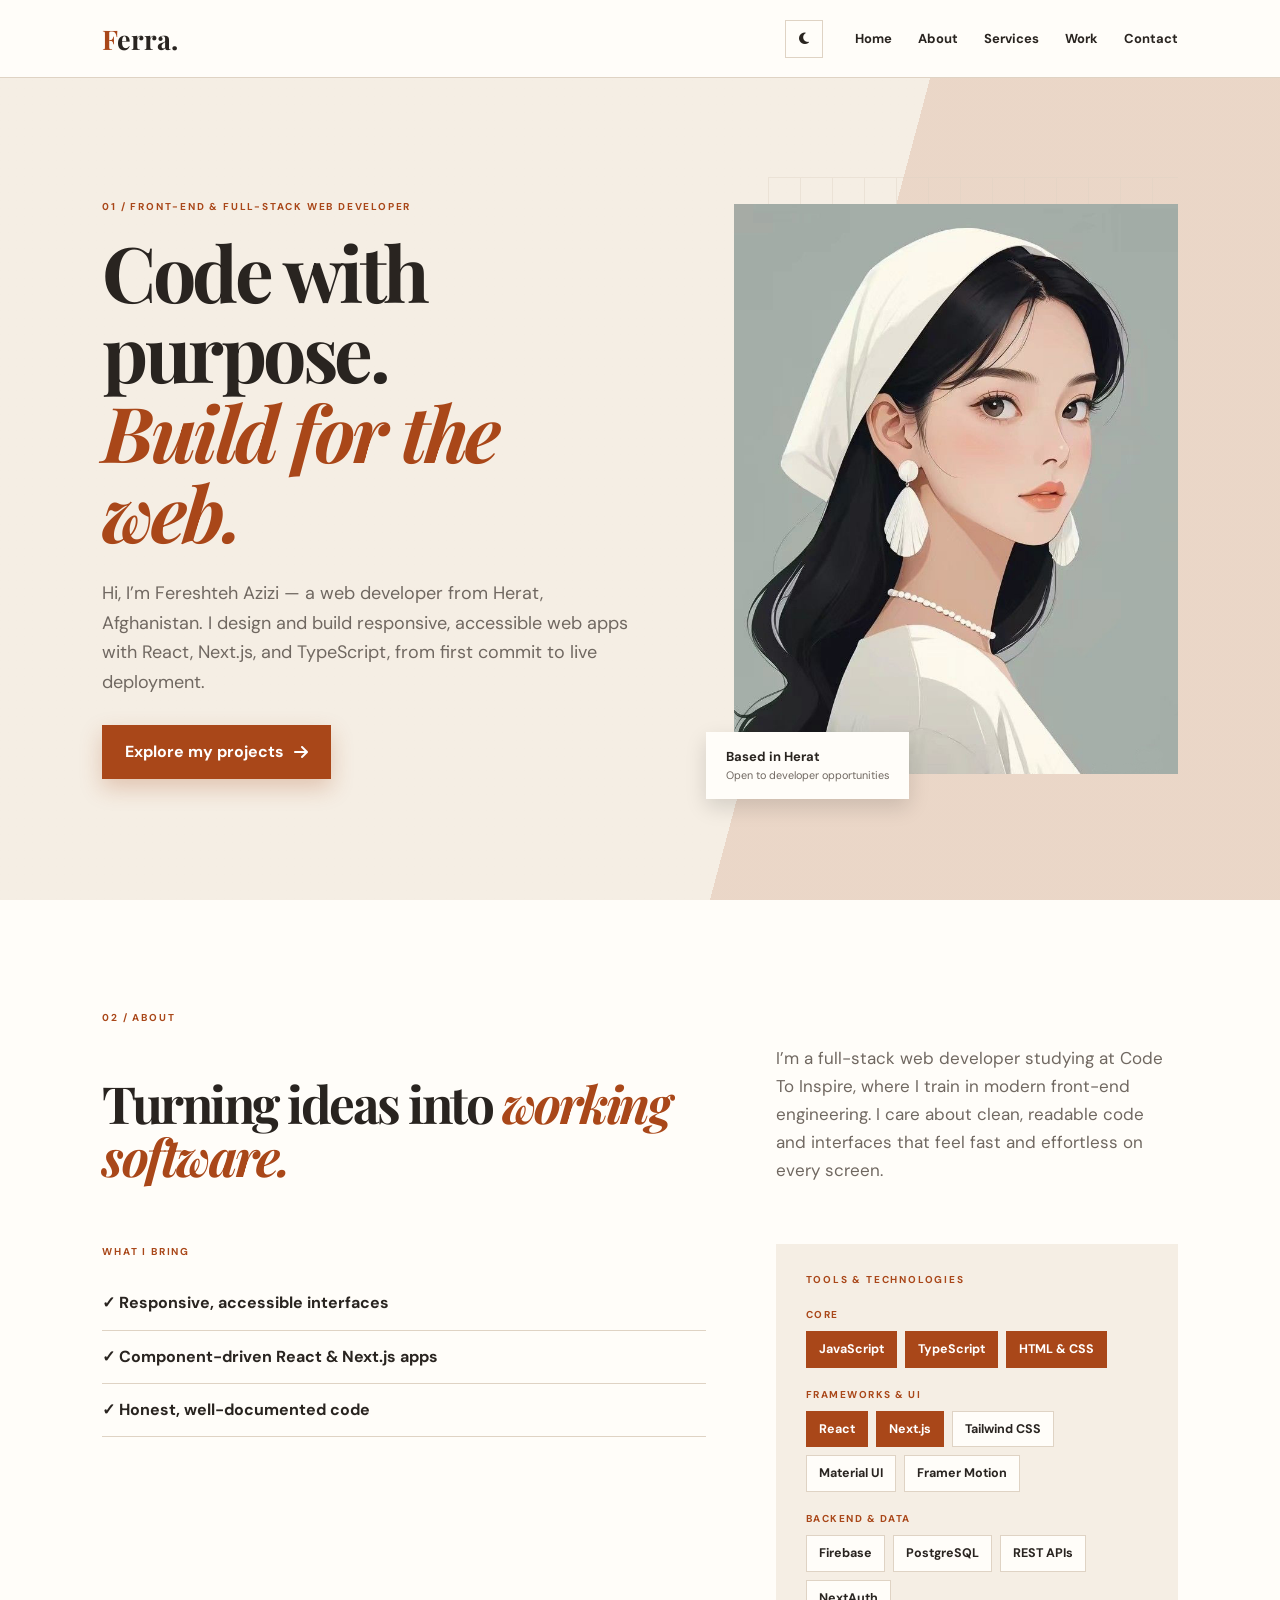
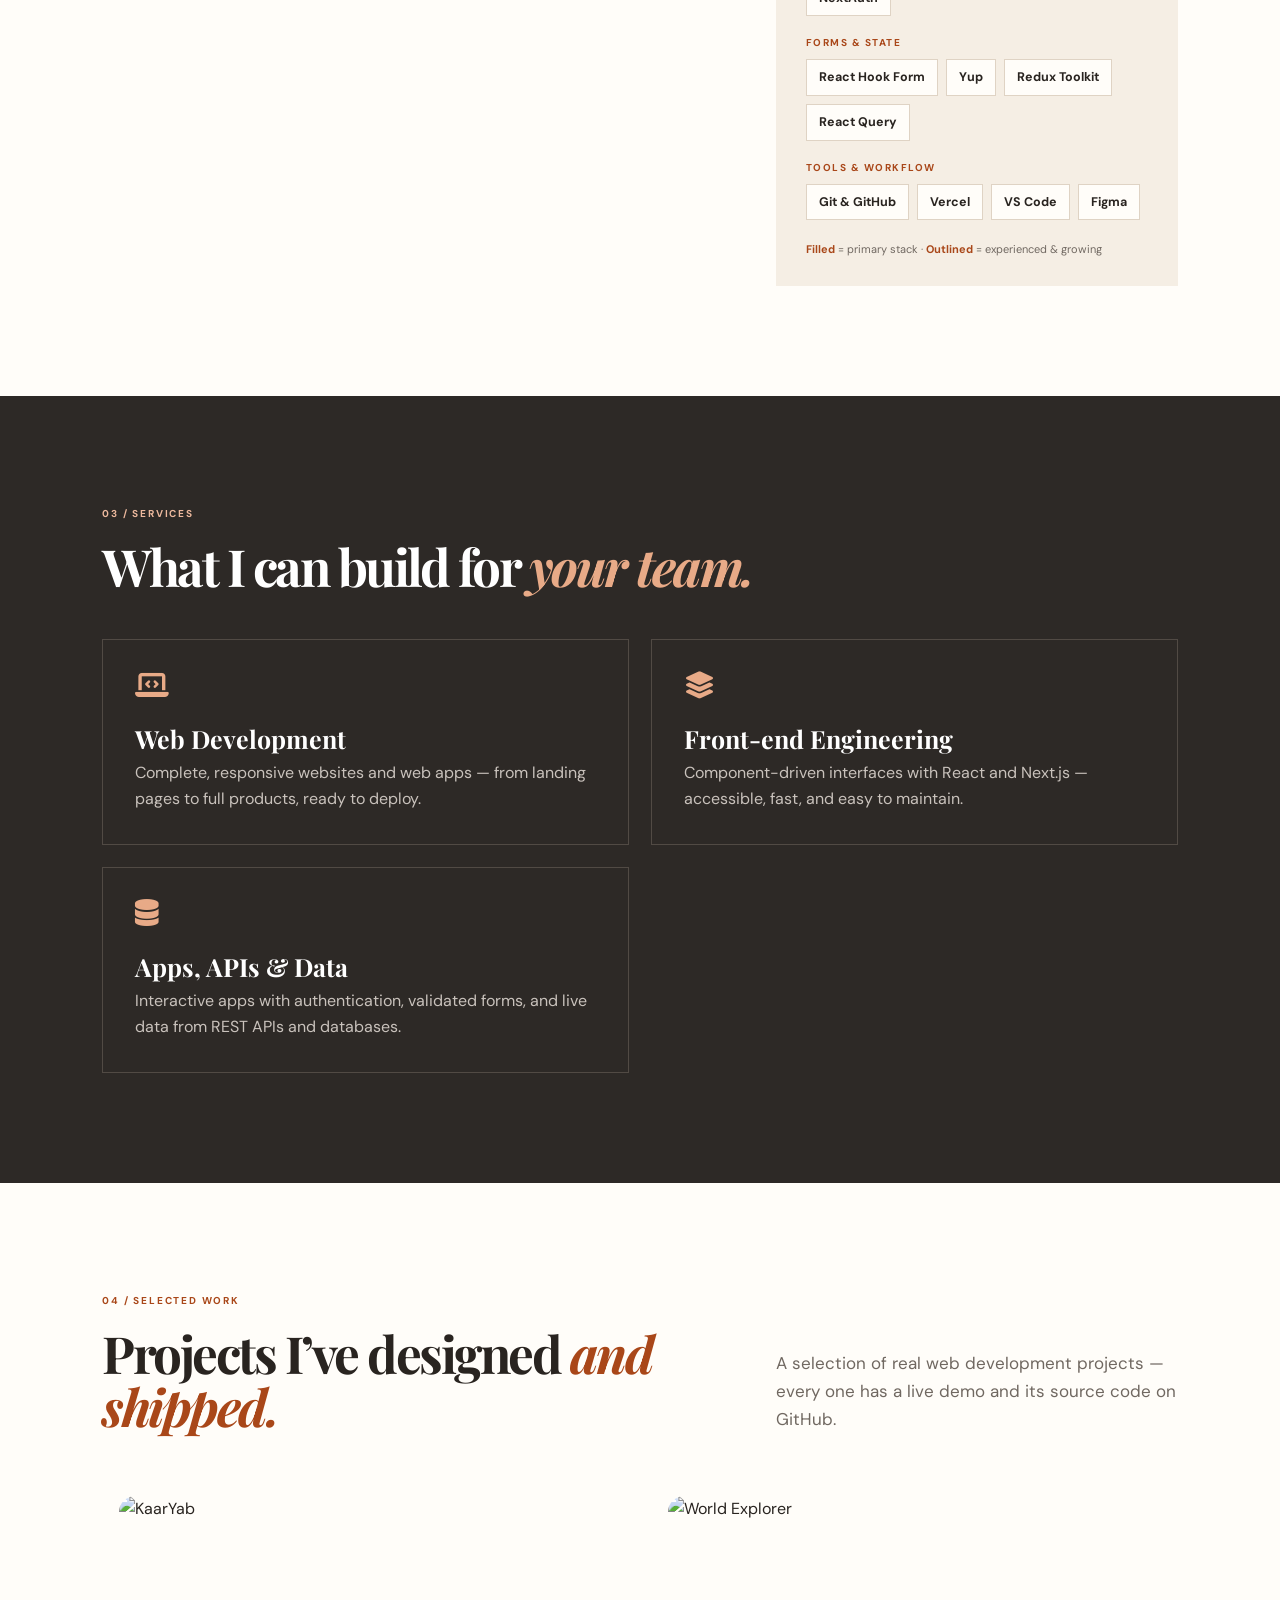
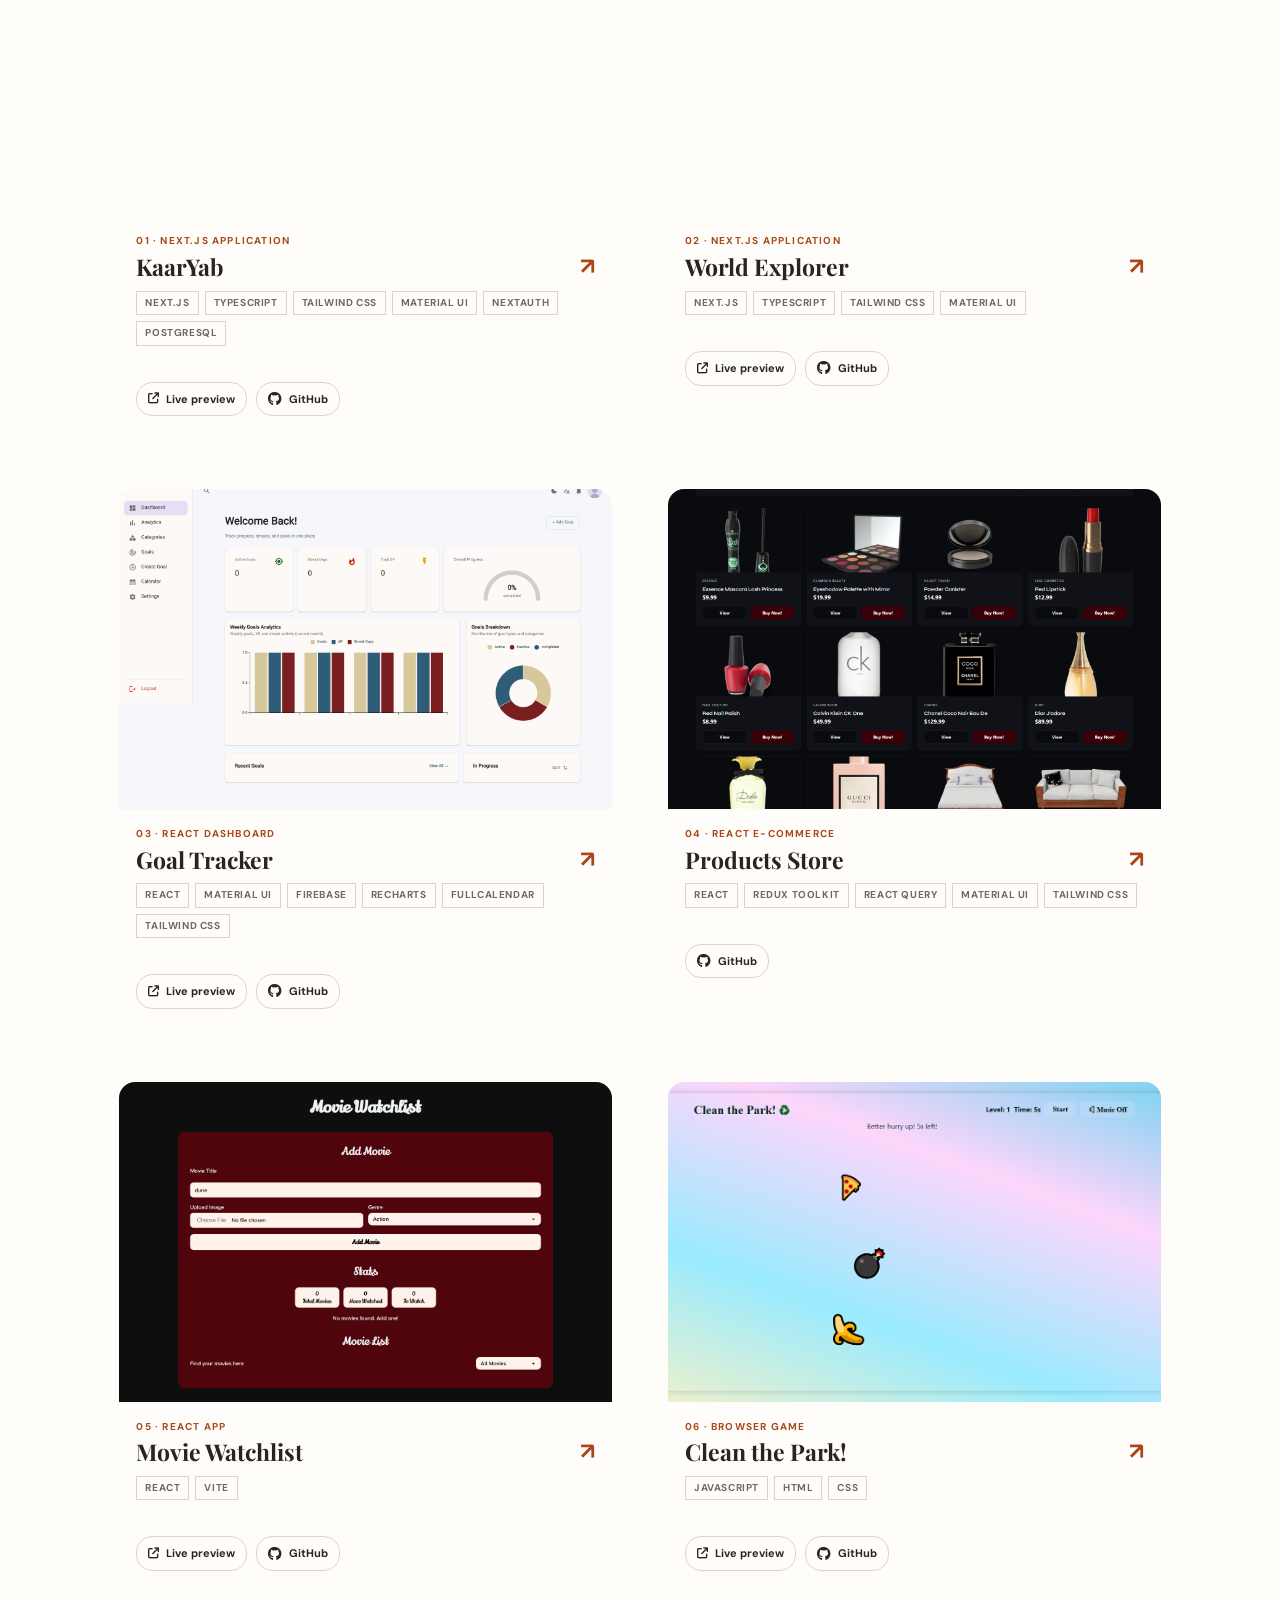
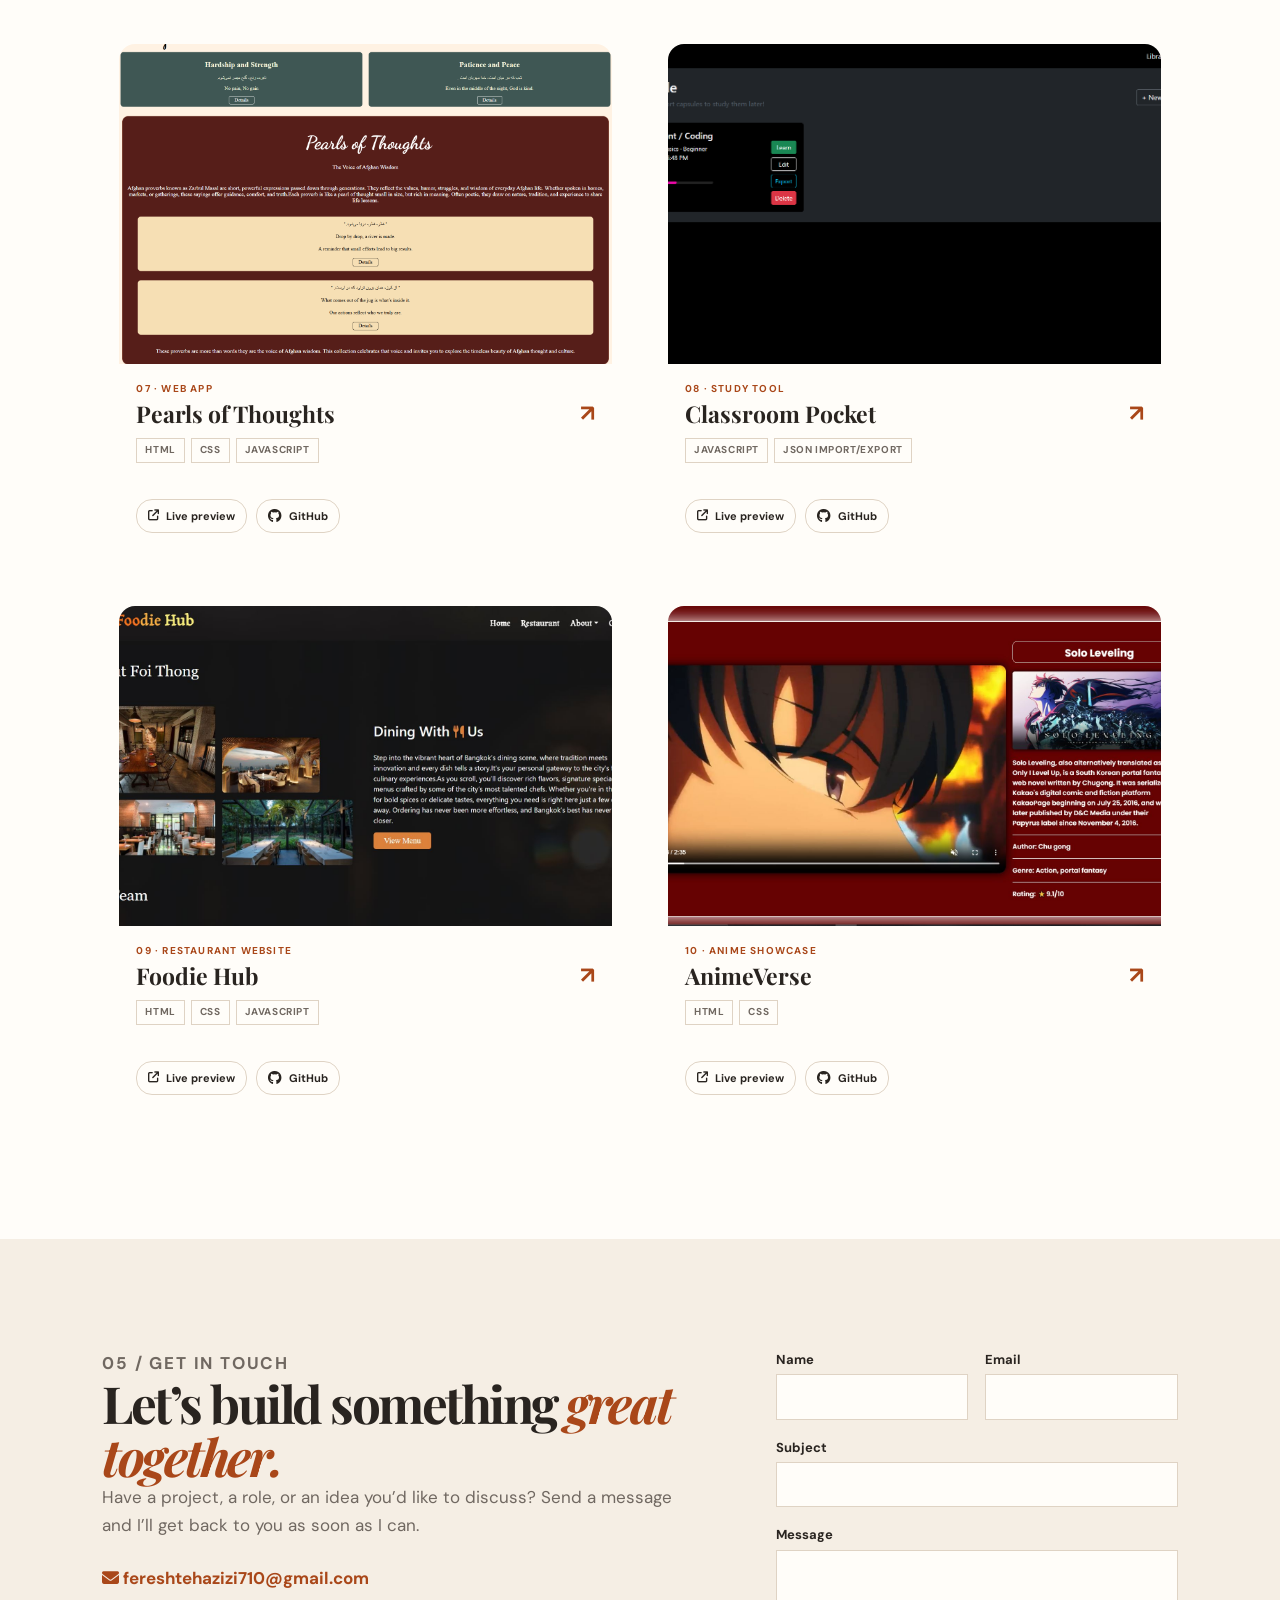
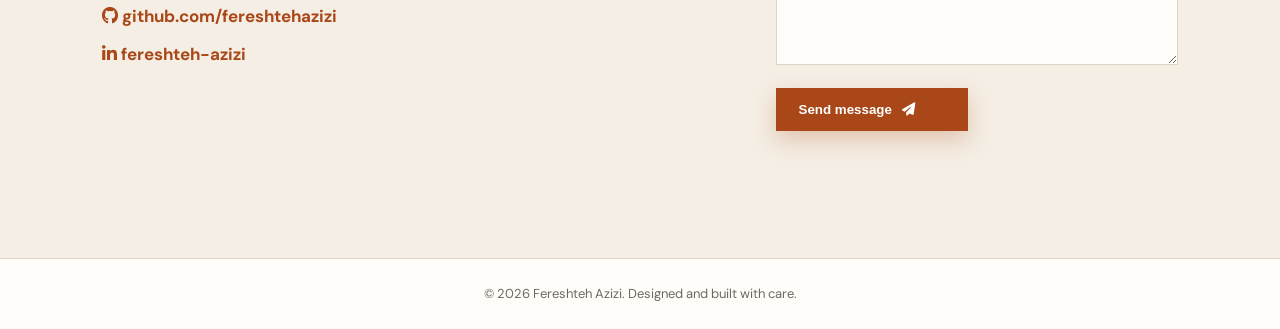
==== commit 18b78a5c: "refactor: content update and details page upgrade" ====
--- a/index.html
+++ b/index.html
@@ -4,6 +4,7 @@
 <head>
     <meta charset="utf-8">
     <meta name="viewport" content="width=device-width,initial-scale=1">
+    <meta name="description" content="Fereshteh Azizi — web developer building responsive, accessible apps with React, Next.js, and TypeScript.">
     <link rel="icon" type="image/png" href="favicon.png">
     <title>Fereshteh Azizi | Portfolio</title>
     <link rel="preconnect" href="https://fonts.googleapis.com">
@@ -27,73 +28,122 @@
     <main>
         <section class="hero" id="home">
             <div>
-                <p class="eyebrow">01 / Web designer &amp; creative developer</p>
-                <h1>Design with purpose.<br><em>Build with heart.</em></h1>
-                <p class="intro">Hi, I’m Fereshteh Azizi. I create inviting digital experiences and memorable visuals
-                    that help ideas feel clear, useful, and alive.</p><a class="button" href="#portfolio">Explore my
-                    work <i class="fa fa-arrow-right"></i></a>
+                <p class="eyebrow">01 / Front-end &amp; full-stack web developer</p>
+                <h1>Code with purpose.<br><em>Build for the web.</em></h1>
+                <p class="intro">Hi, I’m Fereshteh Azizi — a web developer from Herat, Afghanistan. I design and build
+                    responsive, accessible web apps with React, Next.js, and TypeScript, from first commit to live
+                    deployment.</p><a class="button" href="#portfolio">Explore my projects <i
+                        class="fa fa-arrow-right"></i></a>
             </div>
             <div class="portrait"><img src="pro31.jpg" alt="Portrait of Fereshteh Azizi"><span><b>Based in
-                        Herat</b><small>Available for creative projects</small></span></div>
+                        Herat</b><small>Open to developer opportunities</small></span></div>
         </section>
         <section id="about">
             <p class="eyebrow">02 / About</p>
             <div class="heading">
-                <h2>Turning thoughtful ideas into <em>clear design.</em></h2>
-                <p>I’m a passionate web and graphic designer studying front-end development at Code To Inspire. I enjoy
-                    pairing strong visual storytelling with clean, responsive code.</p>
+                <h2>Turning ideas into <em>working software.</em></h2>
+                <p>I’m a full-stack web developer studying at Code To Inspire, where I train in modern front-end
+                    engineering. I care about clean, readable code and interfaces that feel fast and effortless on
+                    every screen.</p>
             </div>
             <div class="about">
                 <div>
                     <p class="eyebrow">What I bring</p>
                     <ul>
-                        <li>✓ Responsive web design</li>
-                        <li>✓ Brand and graphic design</li>
-                        <li>✓ Python problem-solving</li>
+                        <li>✓ Responsive, accessible interfaces</li>
+                        <li>✓ Component-driven React &amp; Next.js apps</li>
+                        <li>✓ Honest, well-documented code</li>
                     </ul>
                 </div>
                 <div class="skills">
-                    <p class="eyebrow">Growing skills</p>
-                    <p>HTML &amp; CSS <b>90%</b><i><span style="width:90%"></span></i></p>
-                    <p>Web design <b>85%</b><i><span style="width:85%"></span></i></p>
-                    <p>JavaScript <b>40%</b><i><span style="width:40%"></span></i></p>
+                    <p class="eyebrow">Tools &amp; technologies</p>
+                    <div class="skill-group">
+                        <h3>Core</h3>
+                        <ul class="skill-tags">
+                            <li class="primary">JavaScript</li>
+                            <li class="primary">TypeScript</li>
+                            <li class="primary">HTML &amp; CSS</li>
+                        </ul>
+                    </div>
+                    <div class="skill-group">
+                        <h3>Frameworks &amp; UI</h3>
+                        <ul class="skill-tags">
+                            <li class="primary">React</li>
+                            <li class="primary">Next.js</li>
+                            <li>Tailwind CSS</li>
+                            <li>Material UI</li>
+                            <li>Framer Motion</li>
+                        </ul>
+                    </div>
+                    <div class="skill-group">
+                        <h3>Backend &amp; data</h3>
+                        <ul class="skill-tags">
+                            <li>Firebase</li>
+                            <li>PostgreSQL</li>
+                            <li>REST APIs</li>
+                            <li>NextAuth</li>
+                        </ul>
+                    </div>
+                    <div class="skill-group">
+                        <h3>Forms &amp; state</h3>
+                        <ul class="skill-tags">
+                            <li>React Hook Form</li>
+                            <li>Yup</li>
+                            <li>Redux Toolkit</li>
+                            <li>React Query</li>
+                        </ul>
+                    </div>
+                    <div class="skill-group">
+                        <h3>Tools &amp; workflow</h3>
+                        <ul class="skill-tags">
+                            <li>Git &amp; GitHub</li>
+                            <li>Vercel</li>
+                            <li>VS Code</li>
+                            <li>Figma</li>
+                        </ul>
+                    </div>
+                    <p class="skill-note"><b>Filled</b> = primary stack · <b>Outlined</b> = experienced &amp; growing</p>
                 </div>
             </div>
         </section>
         <section class="dark" id="services">
             <p class="eyebrow">03 / Services</p>
-            <h2>Creative skills for meaningful <em>digital work.</em></h2>
+            <h2>What I can build for <em>your team.</em></h2>
             <div class="cards">
                 <article><i class="fa fa-laptop-code"></i>
-                    <h3>Web Design</h3>
-                    <p>Responsive, user-friendly websites made to look polished on every screen.</p>
+                    <h3>Web Development</h3>
+                    <p>Complete, responsive websites and web apps — from landing pages to full products, ready to deploy.</p>
                 </article>
-                <article><i class="fa fa-palette"></i>
-                    <h3>Graphic Design</h3>
-                    <p>Bold visuals for brands, social media, and campaigns that need to be noticed.</p>
+                <article><i class="fa fa-layer-group"></i>
+                    <h3>Front-end Engineering</h3>
+                    <p>Component-driven interfaces with React and Next.js — accessible, fast, and easy to maintain.</p>
                 </article>
-                <article><i class="fa fa-code"></i>
-                    <h3>Front-end Development</h3>
-                    <p>Clean HTML, CSS, and JavaScript that bring a thoughtful interface to life.</p>
+                <article><i class="fa fa-database"></i>
+                    <h3>Apps, APIs &amp; Data</h3>
+                    <p>Interactive apps with authentication, validated forms, and live data from REST APIs and databases.</p>
                 </article>
             </div>
         </section>
         <section id="portfolio">
             <p class="eyebrow">04 / Selected work</p>
             <div class="heading portfolio-heading">
-                <h2>A few things I’ve made <em>with care.</em></h2>
-                <p>Explore a collection of visual identities, digital experiences, and creative systems.</p>
+                <h2>Projects I’ve designed <em>and shipped.</em></h2>
+                <p>A selection of real web development projects — every one has a live demo and its source code on
+                    GitHub.</p>
             </div>
             <div class="projects" id="project-grid"></div>
         </section>
         <section class="contact" id="contact">
             <div>
                 <p class="eyebrow">05 / Get in touch</p>
-                <h2>Let’s make something <em>great together.</em></h2>
-                <p>Have an idea, a question, or an opportunity? Send a message and I’ll get back to you as soon as I
-                    can.</p>
-                <p class="links"><a href="mailto:fereshtehazizi710@gmail.com">✉ fereshtehazizi710@gmail.com</a><a
-                        href="https://github.com/fereshtehazizi" target="_blank">◉ github.com/fereshtehazizi</a></p>
+                <h2>Let’s build something <em>great together.</em></h2>
+                <p>Have a project, a role, or an idea you’d like to discuss? Send a message and I’ll get back to you as
+                    soon as I can.</p>
+                <p class="links"><a href="mailto:fereshtehazizi710@gmail.com"><i class="fa-solid fa-envelope"></i>
+                        fereshtehazizi710@gmail.com</a><a href="https://github.com/fereshtehazizi" target="_blank"
+                        rel="noopener"><i class="fa-brands fa-github"></i> github.com/fereshtehazizi</a><a
+                        href="https://www.linkedin.com/in/fereshteh-azizi-8584b5424" target="_blank"
+                        rel="noopener"><i class="fa-brands fa-linkedin-in"></i> fereshteh-azizi</a></p>
             </div>
             <form id="contact-form"><label>Name<input name="name" required></label><label>Email<input type="email"
                         name="email" required></label><label>Subject<input name="subject"
--- a/portfoliostyle.css
+++ b/portfoliostyle.css
@@ -260,25 +260,70 @@
     padding: 28px 30px
 }
 
-.skills p {
-    margin: 16px 0
-}
-
-.skills b {
-    float: right
-}
-
-.skills i {
-    display: block;
-    background: var(--line);
-    height: 5px;
-    margin-top: 7px
-}
-
-.skills span {
-    display: block;
+.skill-group {
+    margin-top: 20px
+}
+
+.skill-group h3 {
+    font: 700 10px var(--sans);
+    letter-spacing: 1.5px;
+    text-transform: uppercase;
+    color: var(--accent);
+    margin: 0 0 10px
+}
+
+.skill-tags {
+    display: flex;
+    flex-wrap: wrap;
+    gap: 8px;
+    padding: 0;
+    margin: 0;
+    list-style: none
+}
+
+.skill-tags li {
+    border: 1px solid var(--line);
+    background: var(--paper);
+    padding: 7px 12px;
+    font-size: 12.5px;
+    font-weight: 700
+}
+
+.skill-tags li.primary {
+    border-color: var(--accent);
     background: var(--accent);
-    height: 100%
+    color: #fff
+}
+
+.skill-note {
+    margin: 20px 0 0;
+    color: var(--muted);
+    font-size: 11px
+}
+
+.skill-note b {
+    color: var(--accent)
+}
+
+.project-stack {
+    display: flex;
+    flex-wrap: wrap;
+    gap: 6px;
+    margin: 12px 0 2px
+}
+
+.projects .project-stack {
+    padding: 0
+}
+
+.project-stack span {
+    border: 1px solid var(--line);
+    color: var(--muted);
+    font-size: 10px;
+    font-weight: 700;
+    letter-spacing: .6px;
+    text-transform: uppercase;
+    padding: 3px 8px
 }
 
 .dark {
@@ -443,29 +488,81 @@
 .detail {
     max-width: 1300px;
     margin: auto;
-    padding: 65px 8vw 100px
+    padding: 30px 8vw 90px
+}
+
+.crumbs {
+    display: flex;
+    align-items: center;
+    justify-content: space-between;
+    flex-wrap: wrap;
+    gap: 18px;
+    margin-bottom: 48px
 }
 
 .back {
     font-weight: 700;
+    display: inline-flex;
+    align-items: center;
+    gap: 9px;
+    font-size: 13px;
+    border: 1px solid var(--line);
+    border-radius: 999px;
+    padding: 9px 17px;
+    transition: .22s
+}
+
+.back i {
+    transition: transform .22s
+}
+
+.back:hover {
+    background: var(--accent);
+    border-color: var(--accent);
+    color: #fff
+}
+
+.back:hover i {
+    transform: translateX(-3px)
+}
+
+.crumb-path {
+    color: var(--muted);
+    font-size: 11px;
+    font-weight: 700;
+    text-transform: uppercase;
+    letter-spacing: 1.4px
+}
+
+.detail-head {
+    max-width: 780px
+}
+
+.detail-head h1 {
+    font-size: clamp(30px, 3.2vw, 44px);
+    letter-spacing: -1.2px
+}
+
+.detail-head .intro {
+    font-size: 17px;
+    margin: 16px 0 0
+}
+
+.detail-hero {
+    margin: 44px 0 0;
+    border: 1px solid var(--line);
+    border-radius: 20px;
+    background: var(--cream);
+    padding: clamp(14px, 3vw, 34px);
+    box-shadow: 0 26px 50px -30px rgba(0, 0, 0, .35)
+}
+
+.detail-hero img {
     display: block;
-    margin-bottom: 45px
-}
-
-.detail section {
-    padding: 0;
-    display: grid;
-    grid-template-columns: 1.05fr .95fr;
-    gap: 7vw;
-    align-items: start
-}
-
-.project-hero-image {
     width: 100%;
-    max-height: 590px;
+    max-height: 620px;
     object-fit: contain;
-    background: var(--cream);
-    display: block
+    border-radius: 8px
 }
 
 .gallery-label {
@@ -475,7 +572,7 @@
     letter-spacing: 1.5px;
     font-size: 10px;
     font-weight: 700;
-    margin: 20px 0 10px;
+    margin: 0 0 18px;
     color: var(--accent)
 }
 
@@ -483,62 +580,191 @@
     color: var(--muted)
 }
 
-.project-gallery {
-    display: grid;
-    grid-template-columns: repeat(3, 1fr);
-    gap: 16px
-}
-
-.project-gallery figure {
-    margin: 0;
-    background: var(--cream)
-}
-
-.project-gallery img {
-    display: block;
-    width: 100%;
-    height: 220px;
-    object-fit: cover
-}
-
-.project-gallery figcaption {
-    padding: 6px 9px;
-    font-size: 10px;
-    text-transform: uppercase;
-    letter-spacing: 1px;
-    color: var(--muted)
-}
-
-.project-copy h1 {
-    font-size: clamp(40px, 5vw, 65px)
-}
-
-.project-copy h2 {
-    font-size: 35px;
-    margin: 45px 0 12px
-}
-
-.detail dl {
-    display: grid;
-    grid-template-columns: 1fr 1fr;
-    margin: 28px 0
-}
-
-.detail dl div {
-    border-top: 1px solid var(--line);
-    padding: 12px 0
-}
-
-.detail dt {
+.detail-meta {
+    display: grid;
+    grid-template-columns: repeat(4, 1fr);
+    margin: 34px 0 0;
+    border: 1px solid var(--line);
+    border-radius: 16px;
+    overflow: hidden
+}
+
+.detail-meta>div {
+    padding: 18px 20px;
+    border-left: 1px solid var(--line)
+}
+
+.detail-meta>div:first-child {
+    border-left: 0
+}
+
+.detail-meta dt {
     color: var(--accent);
     font-size: 10px;
     text-transform: uppercase;
-    letter-spacing: 1px;
-    font-weight: bold
-}
-
-.detail dd {
-    margin: 2px 0
+    letter-spacing: 1.2px;
+    font-weight: 700
+}
+
+.detail-meta dd {
+    margin: 5px 0 0;
+    font-size: 14.5px;
+    font-weight: 500;
+    line-height: 1.5
+}
+
+.detail-about {
+    display: grid;
+    grid-template-columns: .9fr 1.1fr;
+    gap: 6vw;
+    align-items: start;
+    margin-top: 88px
+}
+
+.detail-about h2 {
+    font-size: clamp(30px, 3.4vw, 46px);
+    letter-spacing: -1.5px
+}
+
+.detail-about p {
+    color: var(--muted);
+    font-size: 17px;
+    margin: 0
+}
+
+.detail-about .project-stack {
+    margin-top: 24px
+}
+
+.detail-about .detail-actions {
+    margin-top: 26px
+}
+
+.detail-more {
+    margin-top: 92px
+}
+
+.project-gallery {
+    display: grid;
+    grid-template-columns: repeat(3, 1fr);
+    gap: 18px
+}
+
+.gallery-card {
+    display: block;
+    border: 1px solid var(--line);
+    border-radius: 16px;
+    overflow: hidden;
+    background: var(--paper);
+    transition: .25s ease
+}
+
+.gallery-card:hover {
+    transform: translateY(-5px);
+    border-color: var(--accent);
+    box-shadow: 0 20px 34px -20px rgba(0, 0, 0, .4)
+}
+
+.gallery-card img {
+    display: block;
+    width: 100%;
+    height: 190px;
+    object-fit: cover;
+    transition: transform .35s ease
+}
+
+.gallery-card:hover img {
+    transform: scale(1.06)
+}
+
+.gallery-card-body {
+    display: grid;
+    gap: 3px;
+    padding: 14px 16px 16px
+}
+
+.gallery-card-body small {
+    color: var(--accent);
+    font-size: 9.5px;
+    font-weight: 700;
+    text-transform: uppercase;
+    letter-spacing: 1.2px
+}
+
+.gallery-card-body strong {
+    font-family: var(--serif);
+    font-size: 19px;
+    display: flex;
+    align-items: center;
+    justify-content: space-between;
+    gap: 10px
+}
+
+.gallery-card-body i {
+    color: var(--accent);
+    font-size: 14px;
+    transition: transform .25s
+}
+
+.gallery-card:hover i {
+    transform: translate(3px, -3px)
+}
+
+.detail-pager {
+    display: grid;
+    grid-template-columns: 1fr 1fr;
+    gap: 18px;
+    margin-top: 92px
+}
+
+.detail-pager a {
+    display: flex;
+    align-items: center;
+    gap: 16px;
+    border: 1px solid var(--line);
+    border-radius: 16px;
+    padding: 22px 24px;
+    transition: .22s ease;
+    min-width: 0
+}
+
+.detail-pager a:hover {
+    background: var(--cream);
+    border-color: var(--accent);
+    transform: translateY(-3px)
+}
+
+.detail-pager i {
+    color: var(--accent);
+    font-size: 18px;
+    flex-shrink: 0
+}
+
+.detail-pager span {
+    display: grid;
+    gap: 2px;
+    min-width: 0
+}
+
+.detail-pager small {
+    color: var(--muted);
+    font-size: 10px;
+    font-weight: 700;
+    text-transform: uppercase;
+    letter-spacing: 1.4px
+}
+
+.detail-pager strong {
+    font-family: var(--serif);
+    font-size: 21px;
+    white-space: nowrap;
+    overflow: hidden;
+    text-overflow: ellipsis
+}
+
+.pager-next {
+    text-align: right;
+    justify-content: flex-end
 }
 
 @media(max-width:800px) {
@@ -579,8 +805,7 @@
     .hero,
     .heading,
     .about,
-    .contact,
-    .detail section {
+    .contact {
         grid-template-columns: 1fr;
         gap: 35px
     }
@@ -609,7 +834,47 @@
     }
 
     .detail {
-        padding: 45px 8vw 75px
+        padding: 26px 6vw 70px
+    }
+
+    .crumbs {
+        margin-bottom: 34px
+    }
+
+    .detail-about {
+        grid-template-columns: 1fr;
+        gap: 22px
+    }
+
+    .detail-about,
+    .detail-more,
+    .detail-pager {
+        margin-top: 64px
+    }
+
+    .detail-meta {
+        grid-template-columns: 1fr 1fr
+    }
+
+    .detail-meta>div {
+        border-left: 0;
+        border-top: 1px solid var(--line)
+    }
+
+    .detail-meta>div:nth-child(-n+2) {
+        border-top: 0
+    }
+
+    .detail-meta>div:nth-child(even) {
+        border-left: 1px solid var(--line)
+    }
+
+    .project-gallery {
+        grid-template-columns: 1fr
+    }
+
+    .detail-pager {
+        grid-template-columns: 1fr
     }
 }
 
@@ -644,11 +909,20 @@
         height: 280px
     }
 
-    .detail dl {
+    .detail-meta {
         grid-template-columns: 1fr
     }
 
-    .project-gallery img {
-        height: 150px
-    }
-}
+    .detail-meta>div:nth-child(n+2) {
+        border-top: 1px solid var(--line);
+        border-left: 0
+    }
+
+    .gallery-card img {
+        height: 210px
+    }
+
+    .detail-pager a {
+        padding: 18px
+    }
+}
--- a/color-1.css
+++ b/color-1.css
@@ -1,18 +1,28 @@
 /* Modern finishing layer: keeps the original warm palette intact. */
 :root { --skin-color: #a94719; }
-.projects a, .project-wrap, .project-gallery figure { border-radius: 16px; }
+.projects a, .project-wrap, .gallery-card { border-radius: 16px; }
 .button { box-shadow: 0 9px 22px color-mix(in srgb, var(--accent) 25%, transparent); }
 .theme-toggle { transition: transform .25s ease, color .25s ease, background .25s ease; }
 .theme-toggle:hover { transform: rotate(16deg) scale(1.08); background: var(--cream); }
 .project-actions { display: flex; flex-wrap: wrap; gap: 9px; padding: 0 17px 18px; }
 .project-wrap { background: transparent; overflow: hidden; }
 .project-wrap > a { display: block; }
-.detail-actions { margin-top: 28px; }
+.detail-actions { margin-top: 4px; }
+.detail-actions .project-actions { padding: 0; gap: 12px; }
+.detail-actions .project-action { padding: 12px 20px; font-size: 13px; gap: 9px; border-radius: 999px; }
+.detail-actions .project-action:has(.fa-arrow-up-right-from-square) { background: var(--accent); border-color: var(--accent); color: #fff; box-shadow: 0 10px 24px color-mix(in srgb, var(--accent) 30%, transparent); }
+.detail-actions .project-action:has(.fa-arrow-up-right-from-square):hover { filter: brightness(.9); }
 .project-action { display: inline-flex; align-items: center; gap: 7px; border: 1px solid var(--line); padding: 7px 11px; font-size: 11px; font-weight: 700; transition: .22s ease; }
 .project-action:hover { color: #fff; border-color: var(--accent); background: var(--accent); transform: translateY(-2px); }
 .project-actions .fa-github { font-size: 14px; }
 .hero > div:first-child, #about, #services, #portfolio, .contact { animation: rise-in .65s both; }
 .hero .portrait { animation: rise-in .8s .12s both; }
+.detail-head, .detail-hero, .detail-meta, .detail-about, .detail-more, .detail-pager { animation: rise-in .6s both; }
+.detail-hero { animation-delay: .07s; }
+.detail-meta { animation-delay: .13s; }
+.detail-about { animation-delay: .19s; }
+.detail-more { animation-delay: .25s; }
+.detail-pager { animation-delay: .31s; }
 .cards article { transition: transform .25s ease, background .25s ease, box-shadow .25s ease; }
 .cards article:hover { box-shadow: 0 16px 28px #0003; }
 @keyframes rise-in { from { opacity: 0; transform: translateY(18px); } to { opacity: 1; transform: translateY(0); } }
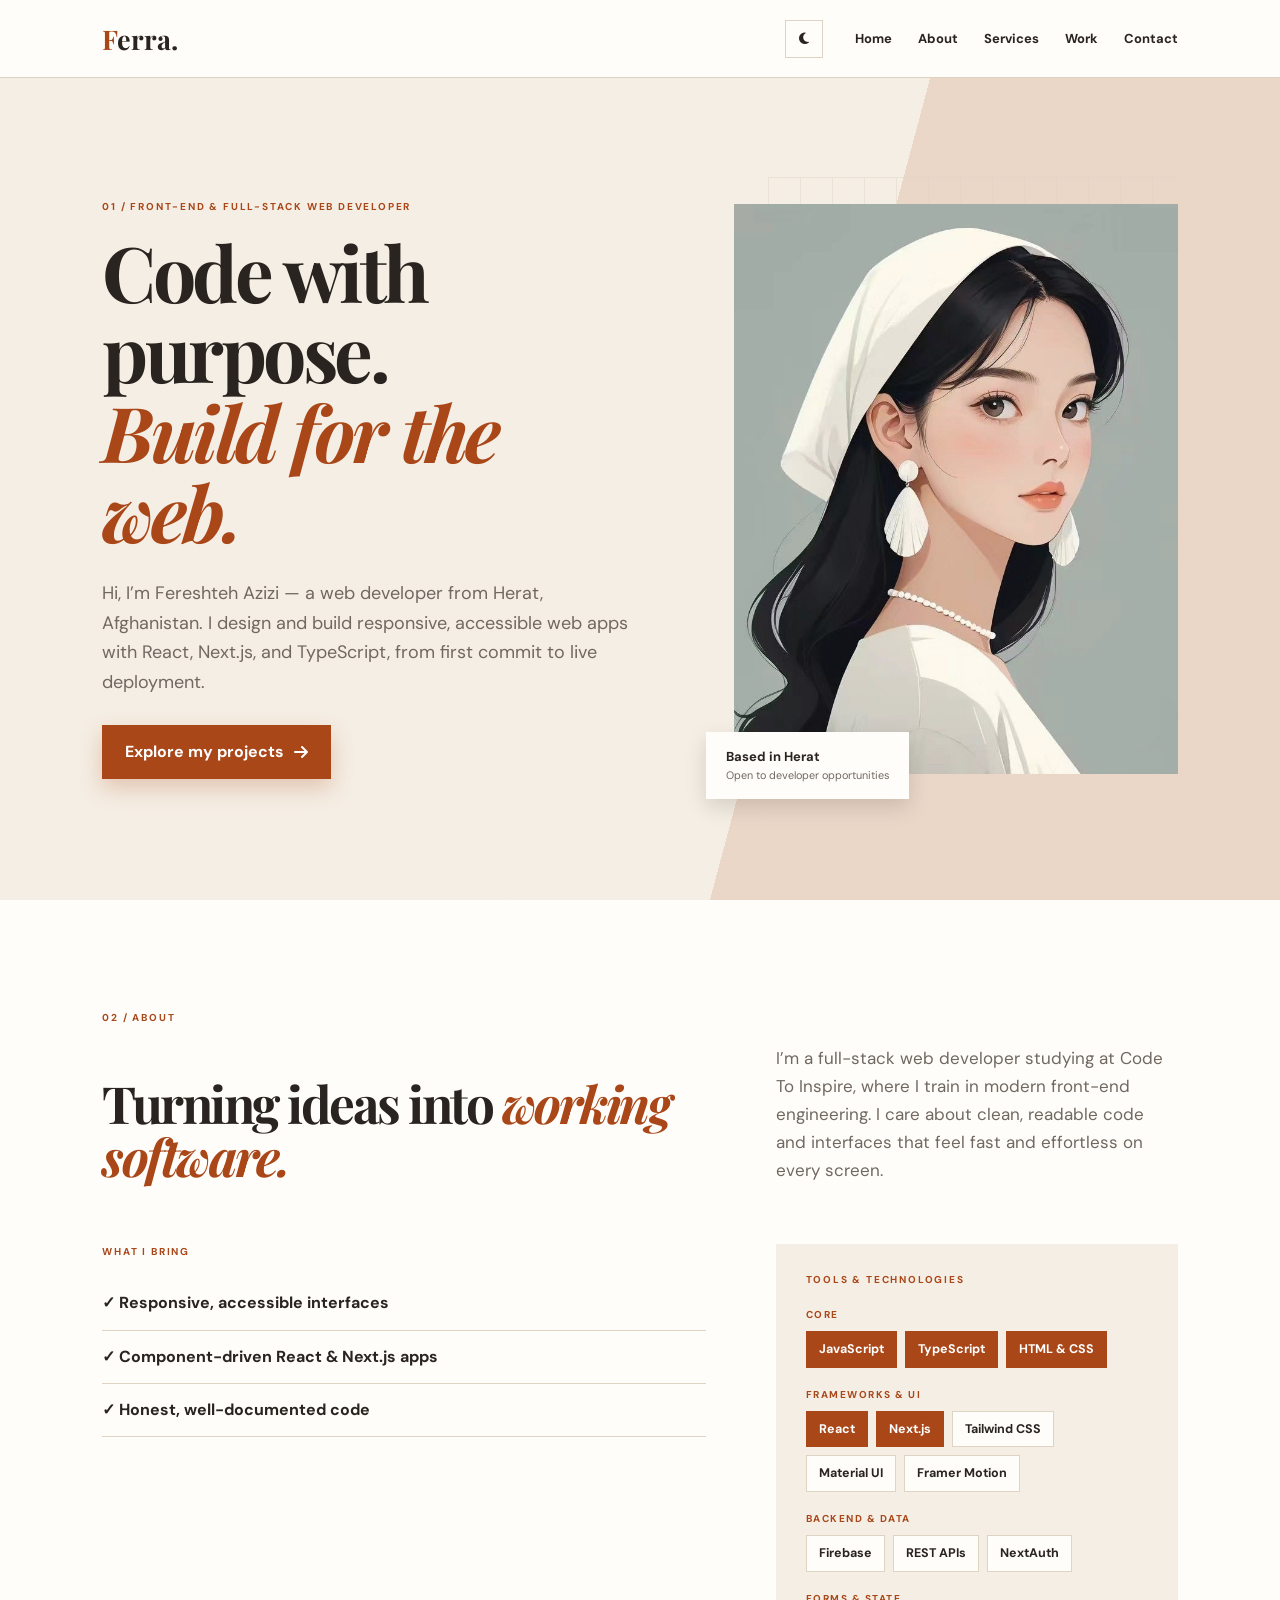
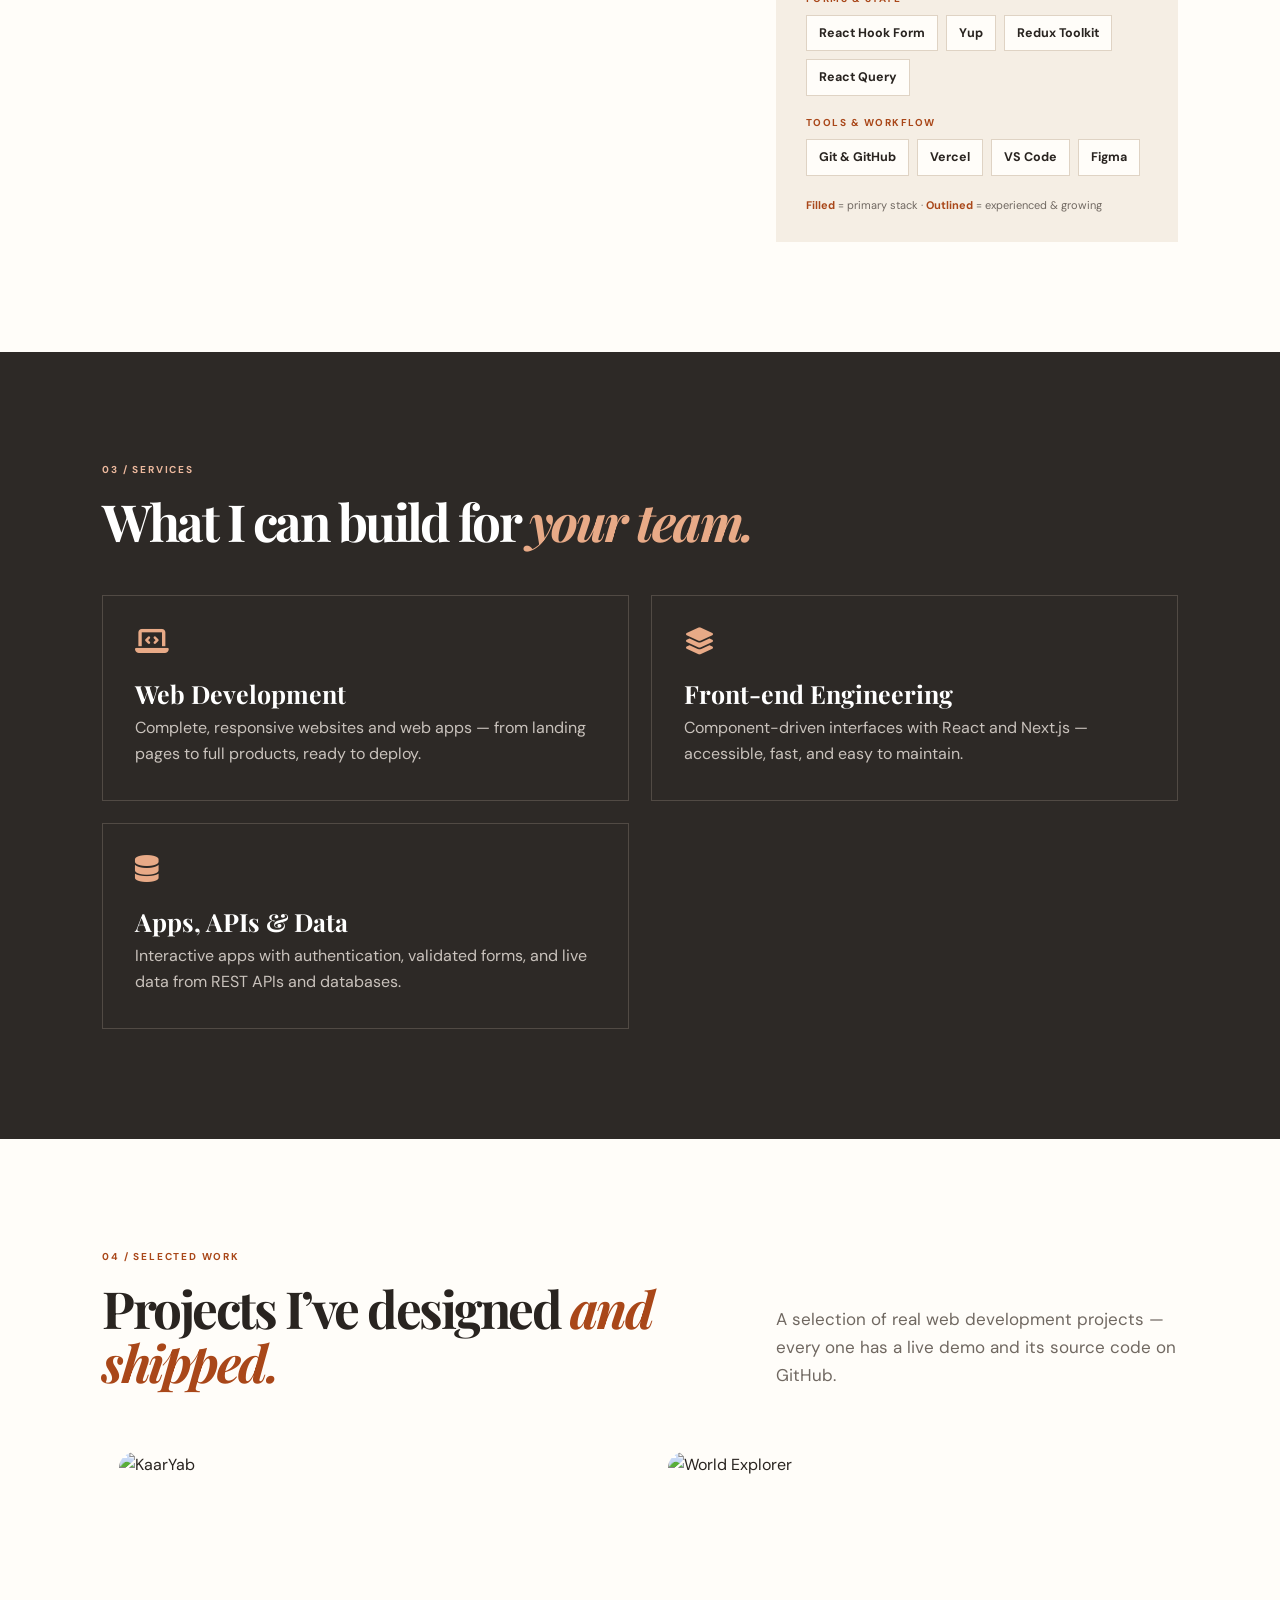
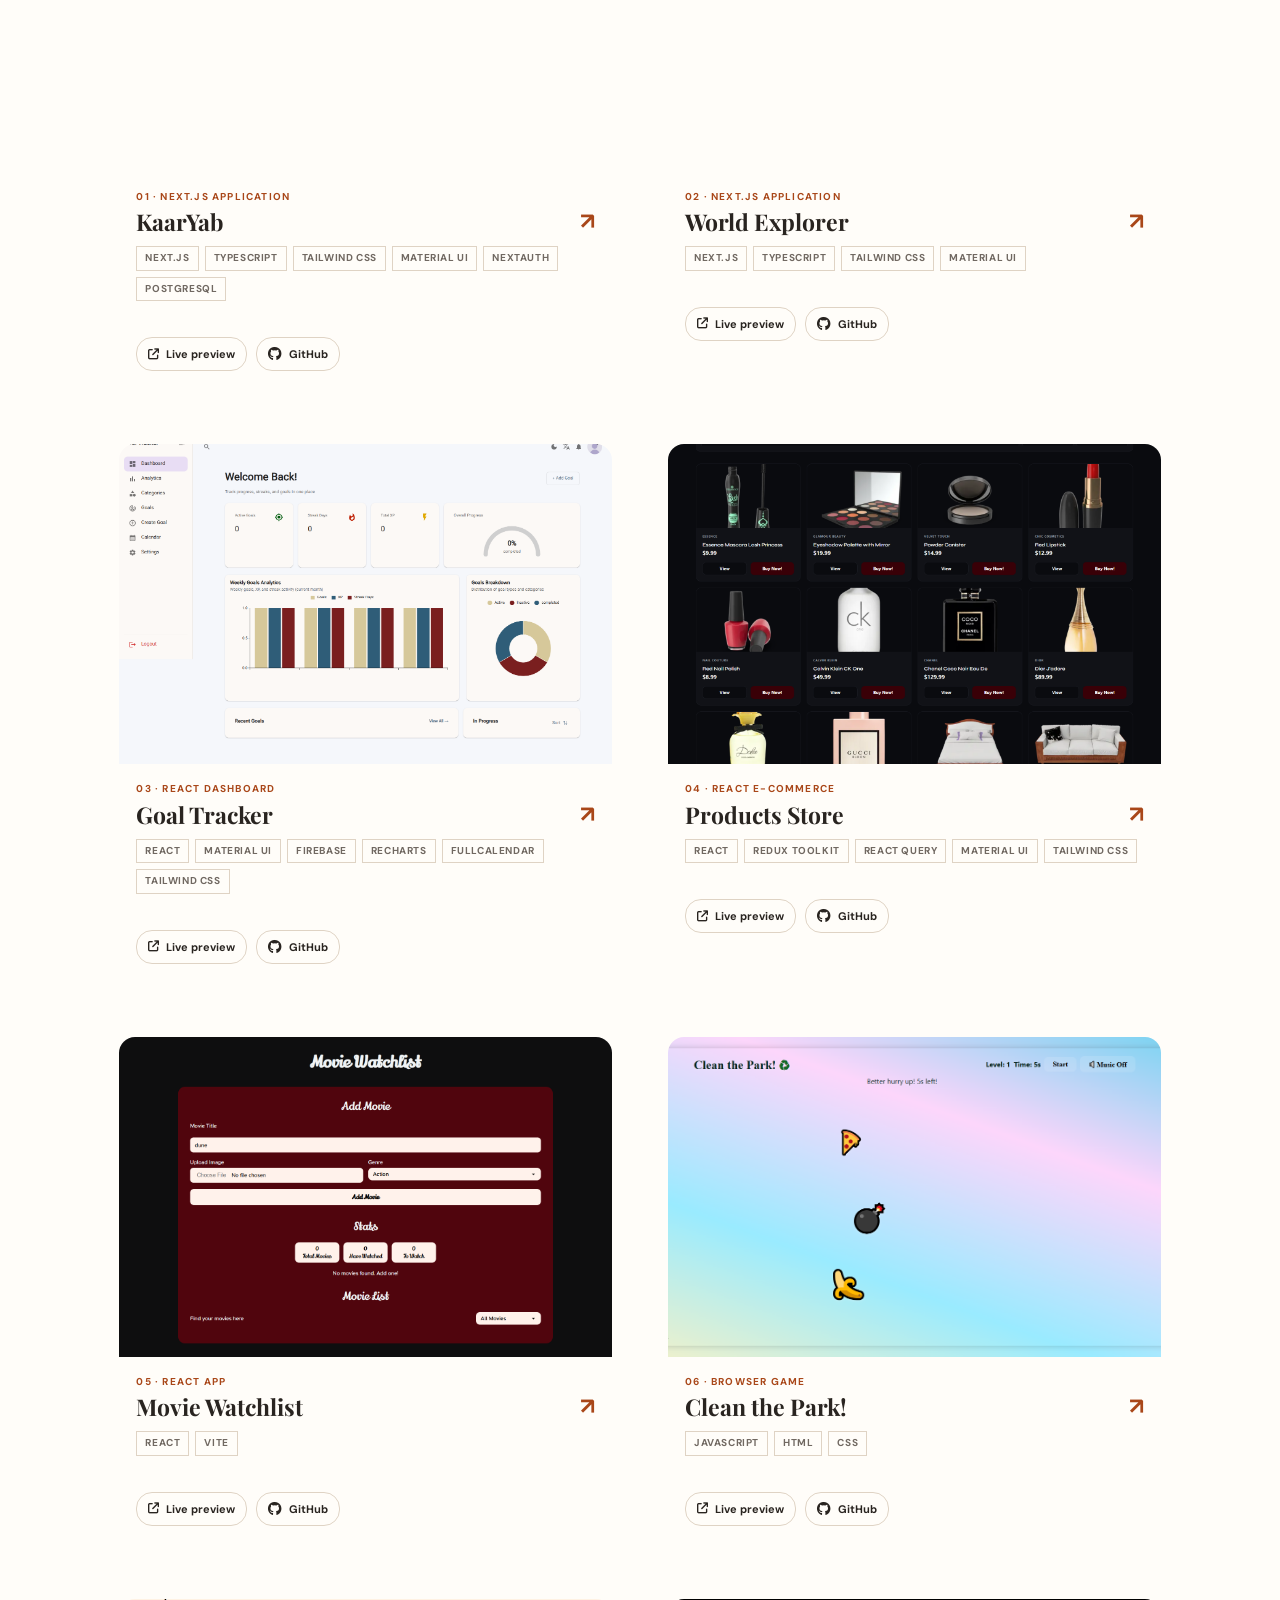
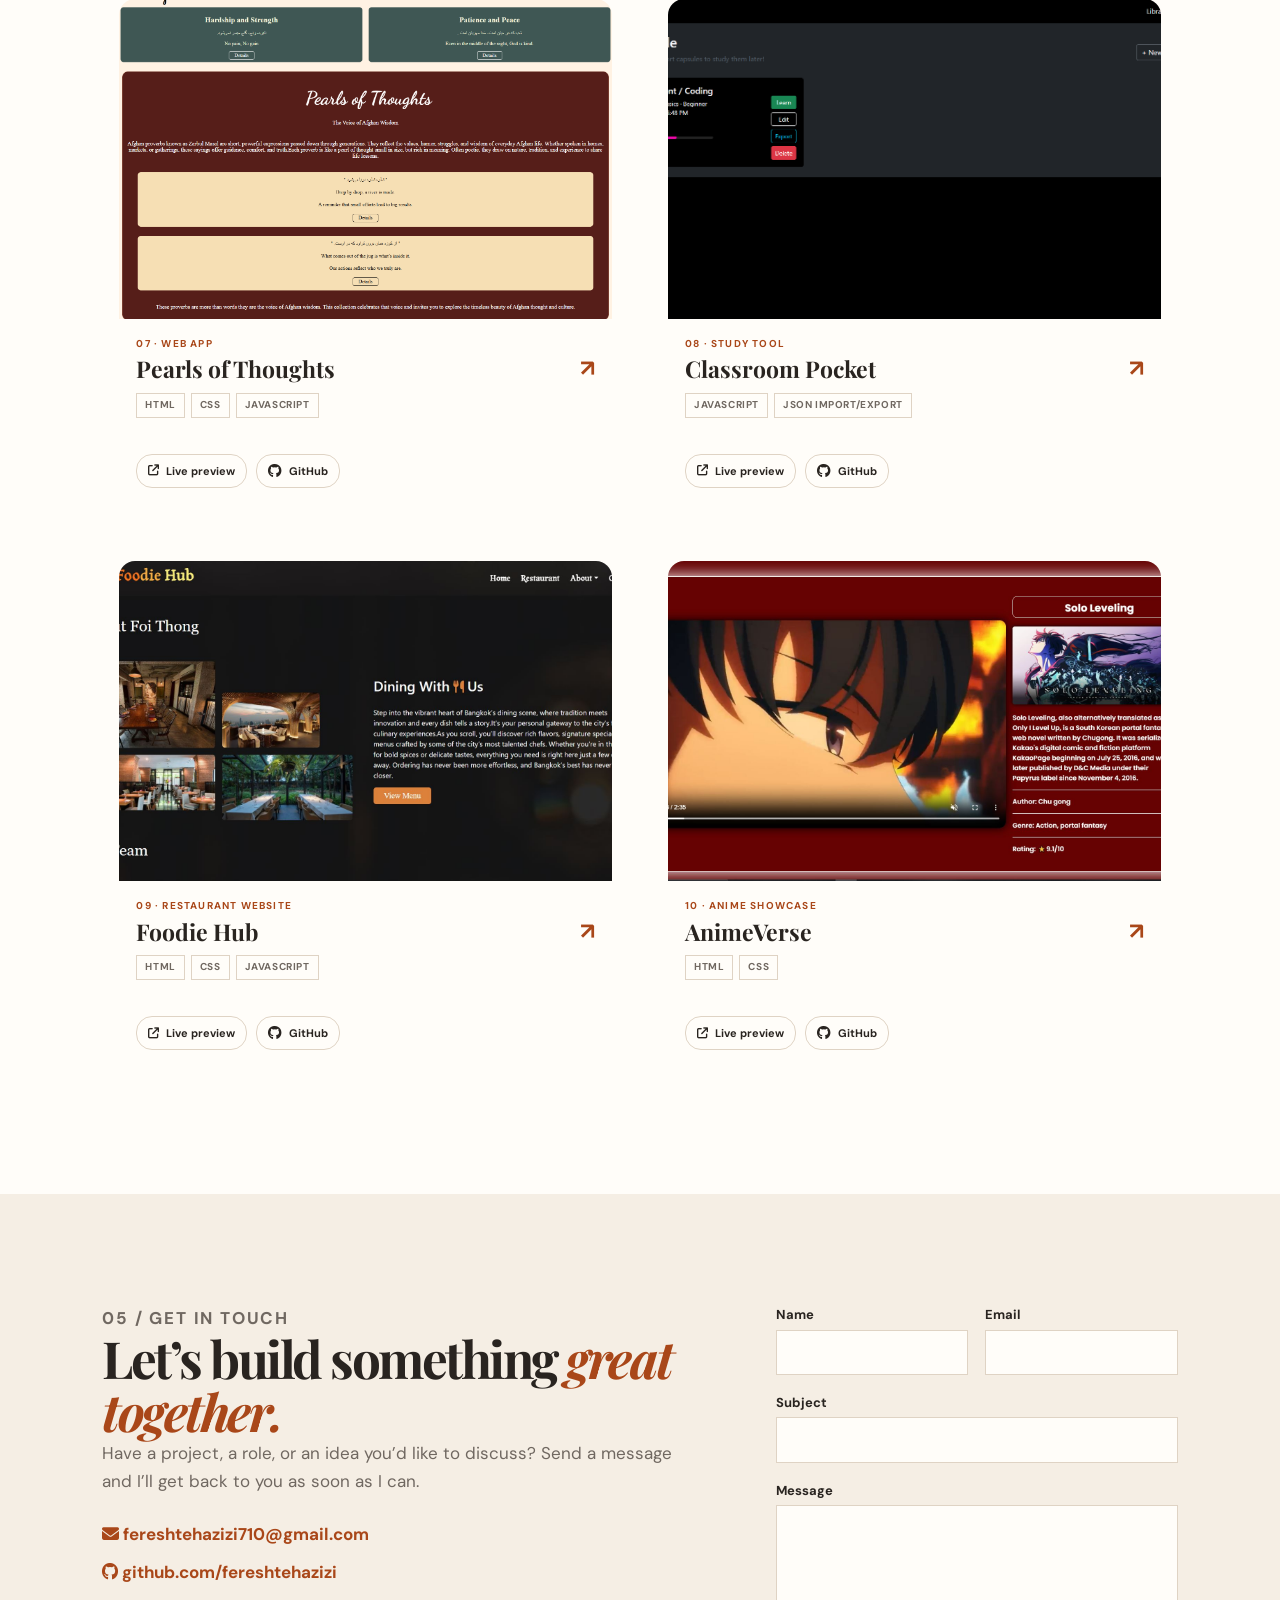
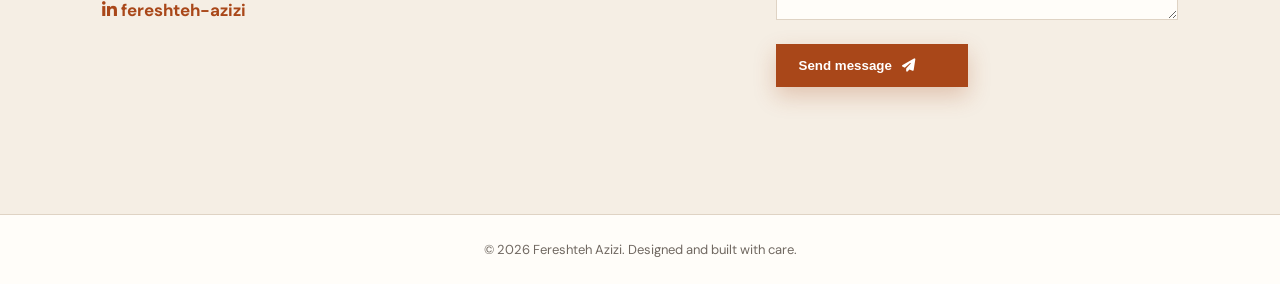
==== commit 17ec6838: "style: navbar upgrade & bugs fix" ====
--- a/index.html
+++ b/index.html
@@ -20,11 +20,17 @@
 <body>
     <header><a class="brand" href="#home"><b>F</b>erra.</a>
         <div class="header-actions"><button class="theme-toggle" type="button" aria-label="Switch to dark mode"><i
-                    class="fa-regular fa-moon"></i></button><button class="menu" aria-label="Menu"><i
-                    class="fa fa-bars"></i></button></div>
-        <nav><a href="#home">Home</a><a href="#about">About</a><a href="#services">Services</a><a
-                href="#portfolio">Work</a><a href="#contact">Contact</a></nav>
+                    class="fa-regular fa-moon"></i></button><button class="menu" aria-label="Menu" type="button"
+                aria-expanded="false" aria-controls="site-nav"><i class="fa fa-bars"></i></button></div>
+        <nav class="drawer" id="site-nav">
+            <div class="drawer-top"><span class="drawer-label">Menu</span><button class="nav-close" type="button"
+                    aria-label="Close menu"><i class="fa fa-xmark"></i></button></div>
+            <a href="#home">Home</a><a href="#about">About</a><a href="#services">Services</a><a
+                href="#portfolio">Work</a><a href="#contact">Contact</a>
+            <p class="drawer-foot"><b>F</b>erra. — designed &amp; built with care.</p>
+        </nav>
     </header>
+    <div class="nav-backdrop"></div>
     <main>
         <section class="hero" id="home">
             <div>
@@ -79,7 +85,6 @@
                         <h3>Backend &amp; data</h3>
                         <ul class="skill-tags">
                             <li>Firebase</li>
-                            <li>PostgreSQL</li>
                             <li>REST APIs</li>
                             <li>NextAuth</li>
                         </ul>
--- a/portfoliostyle.css
+++ b/portfoliostyle.css
@@ -31,12 +31,18 @@
     color: var(--ink);
     background: var(--paper);
     font: 16px/1.65 var(--sans);
-    transition: background .25s, color .25s
+    transition: background .25s, color .25s;
+    overflow-x: clip
 }
 
 a {
     text-decoration: none;
     color: inherit
+}
+
+:focus-visible {
+    outline: 2px solid var(--accent);
+    outline-offset: 3px
 }
 
 header {
@@ -97,6 +103,30 @@
     display: none
 }
 
+.nav-backdrop {
+    display: none;
+    position: fixed;
+    inset: 0;
+    z-index: 3;
+    background: rgba(20, 17, 15, .45);
+    backdrop-filter: blur(2px);
+    opacity: 0;
+    visibility: hidden;
+    transition: opacity .3s ease, visibility 0s .3s
+}
+
+.nav-backdrop.open {
+    opacity: 1;
+    visibility: visible;
+    transition: opacity .3s ease, visibility 0s
+}
+
+.nav-close,
+.drawer-top,
+.drawer-foot {
+    display: none
+}
+
 .theme-toggle:hover {
     color: var(--accent);
     border-color: var(--accent)
@@ -776,22 +806,126 @@
         display: grid
     }
 
-    .menu+nav {
-        display: none;
+    .nav-backdrop {
+        display: block
+    }
+
+    .nav-close {
+        display: grid;
+        place-items: center;
+        width: 38px;
+        height: 38px;
+        border: 1px solid var(--line);
+        background: transparent;
+        color: var(--ink);
+        cursor: pointer;
+        transition: .22s
+    }
+
+    .drawer-top {
+        display: flex;
+        align-items: center;
+        justify-content: space-between;
+        margin-bottom: 20px
+    }
+
+    .drawer-label {
+        font: 700 10px var(--sans);
+        text-transform: uppercase;
+        letter-spacing: 1.8px;
+        color: var(--accent)
+    }
+
+    .nav-close:hover {
+        color: var(--accent);
+        border-color: var(--accent);
+        transform: rotate(90deg)
+    }
+
+    nav.drawer {
         position: absolute;
-        top: 77px;
-        left: 0;
+        top: 0;
         right: 0;
-        background: var(--paper);
-        padding: 22px 6vw;
+        height: 100vh;
+        height: 100dvh;
+        z-index: 6;
+        width: min(320px, 84vw);
+        display: flex;
         flex-direction: column;
-        align-items: flex-start;
-        gap: 15px;
-        border-bottom: 1px solid var(--line)
-    }
-
-    .menu+nav.open {
-        display: flex
+        align-items: stretch;
+        padding: 20px 24px 26px;
+        background: linear-gradient(180deg, var(--cream), var(--paper) 42%);
+        border-left: 1px solid var(--line);
+        overflow-y: auto;
+        counter-reset: nav-link;
+        transform: translateX(103%);
+        visibility: hidden;
+        transition: transform .32s ease, visibility 0s .32s
+    }
+
+    nav.drawer.open {
+        transform: translateX(0);
+        visibility: visible;
+        transition: transform .32s ease, visibility 0s
+    }
+
+    nav.drawer a {
+        display: flex;
+        align-items: center;
+        gap: 14px;
+        padding: 14px 2px;
+        border-bottom: 1px solid var(--line);
+        font: 600 15px var(--serif);
+        letter-spacing: -.2px;
+        counter-increment: nav-link;
+        opacity: 0;
+        transform: translateX(26px);
+        transition: opacity .35s ease, transform .35s ease, color .2s ease
+    }
+
+    nav.drawer a::before {
+        content: '0' counter(nav-link);
+        font: 700 10px var(--sans);
+        letter-spacing: 1px;
+        color: var(--accent)
+    }
+
+    nav.drawer a:hover,
+    nav.drawer a:focus-visible {
+        color: var(--accent)
+    }
+
+    nav.drawer.open a {
+        opacity: 1;
+        transform: translateX(0)
+    }
+
+    nav.drawer.open a:nth-of-type(1) { transition-delay: .06s, .06s, 0s }
+    nav.drawer.open a:nth-of-type(2) { transition-delay: .11s, .11s, 0s }
+    nav.drawer.open a:nth-of-type(3) { transition-delay: .16s, .16s, 0s }
+    nav.drawer.open a:nth-of-type(4) { transition-delay: .21s, .21s, 0s }
+    nav.drawer.open a:nth-of-type(5) { transition-delay: .26s, .26s, 0s }
+
+    nav.drawer a:last-child {
+        border-bottom: 0
+    }
+
+    .drawer-foot {
+        display: block;
+        margin-top: auto;
+        padding-top: 18px;
+        border-top: 1px solid var(--line);
+        color: var(--muted);
+        font: 500 11px var(--sans)
+    }
+
+    .drawer-foot b {
+        font: 700 13px var(--serif);
+        color: var(--accent)
+    }
+
+    body.drawer-open {
+        overflow: hidden
     }
 
     nav.always {
--- a/color-1.css
+++ b/color-1.css
@@ -27,4 +27,4 @@
 .cards article:hover { box-shadow: 0 16px 28px #0003; }
 @keyframes rise-in { from { opacity: 0; transform: translateY(18px); } to { opacity: 1; transform: translateY(0); } }
 @media (prefers-reduced-motion: reduce) { *, *::before, *::after { animation-duration: .01ms !important; animation-iteration-count: 1 !important; scroll-behavior: auto !important; transition-duration: .01ms !important; } }
-@media (max-width: 800px) { header > nav { display: none; position: absolute; top: 77px; left: 0; right: 0; background: var(--paper); padding: 22px 6vw; flex-direction: column; align-items: flex-start; gap: 15px; border-bottom: 1px solid var(--line); } header > nav.open { display: flex; } }
+@media (max-width: 800px) { nav.drawer { box-shadow: -30px 0 60px -30px rgba(0, 0, 0, .35); } nav.drawer a { transition: color .22s ease; } }
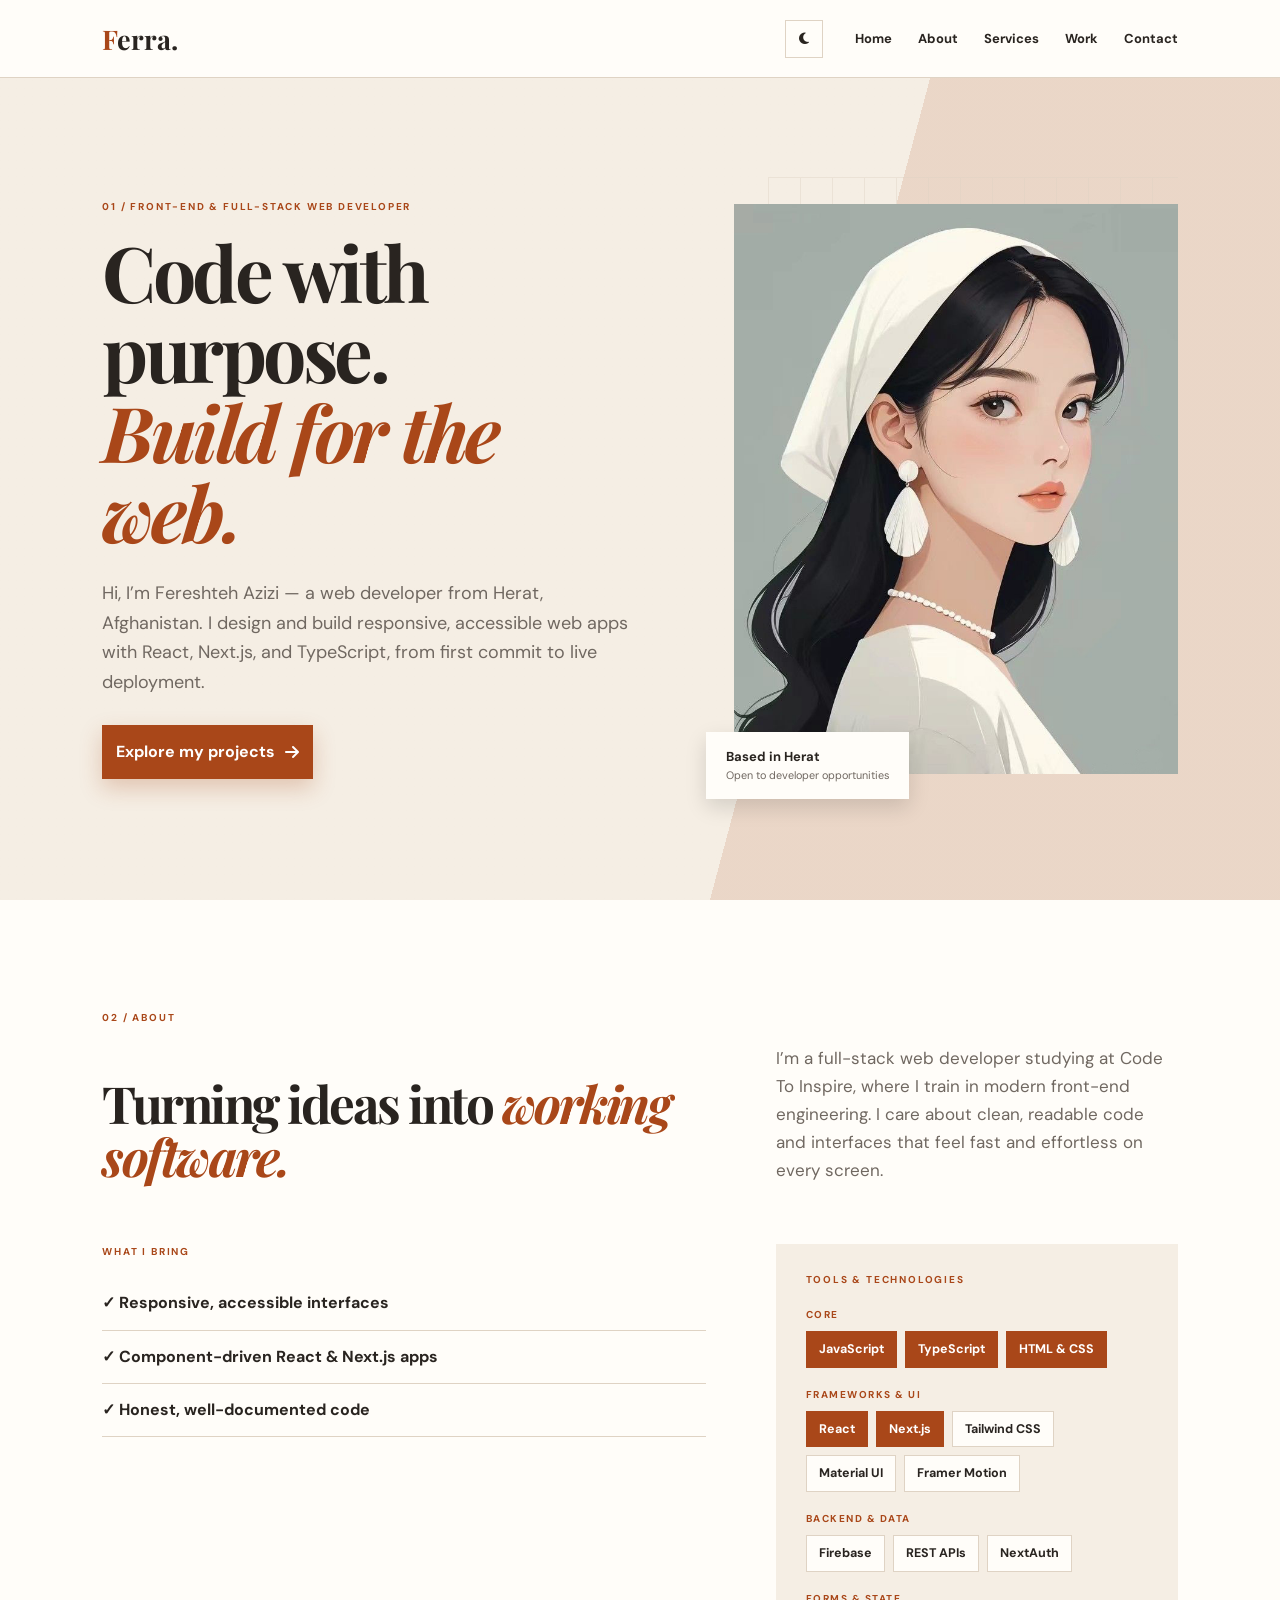
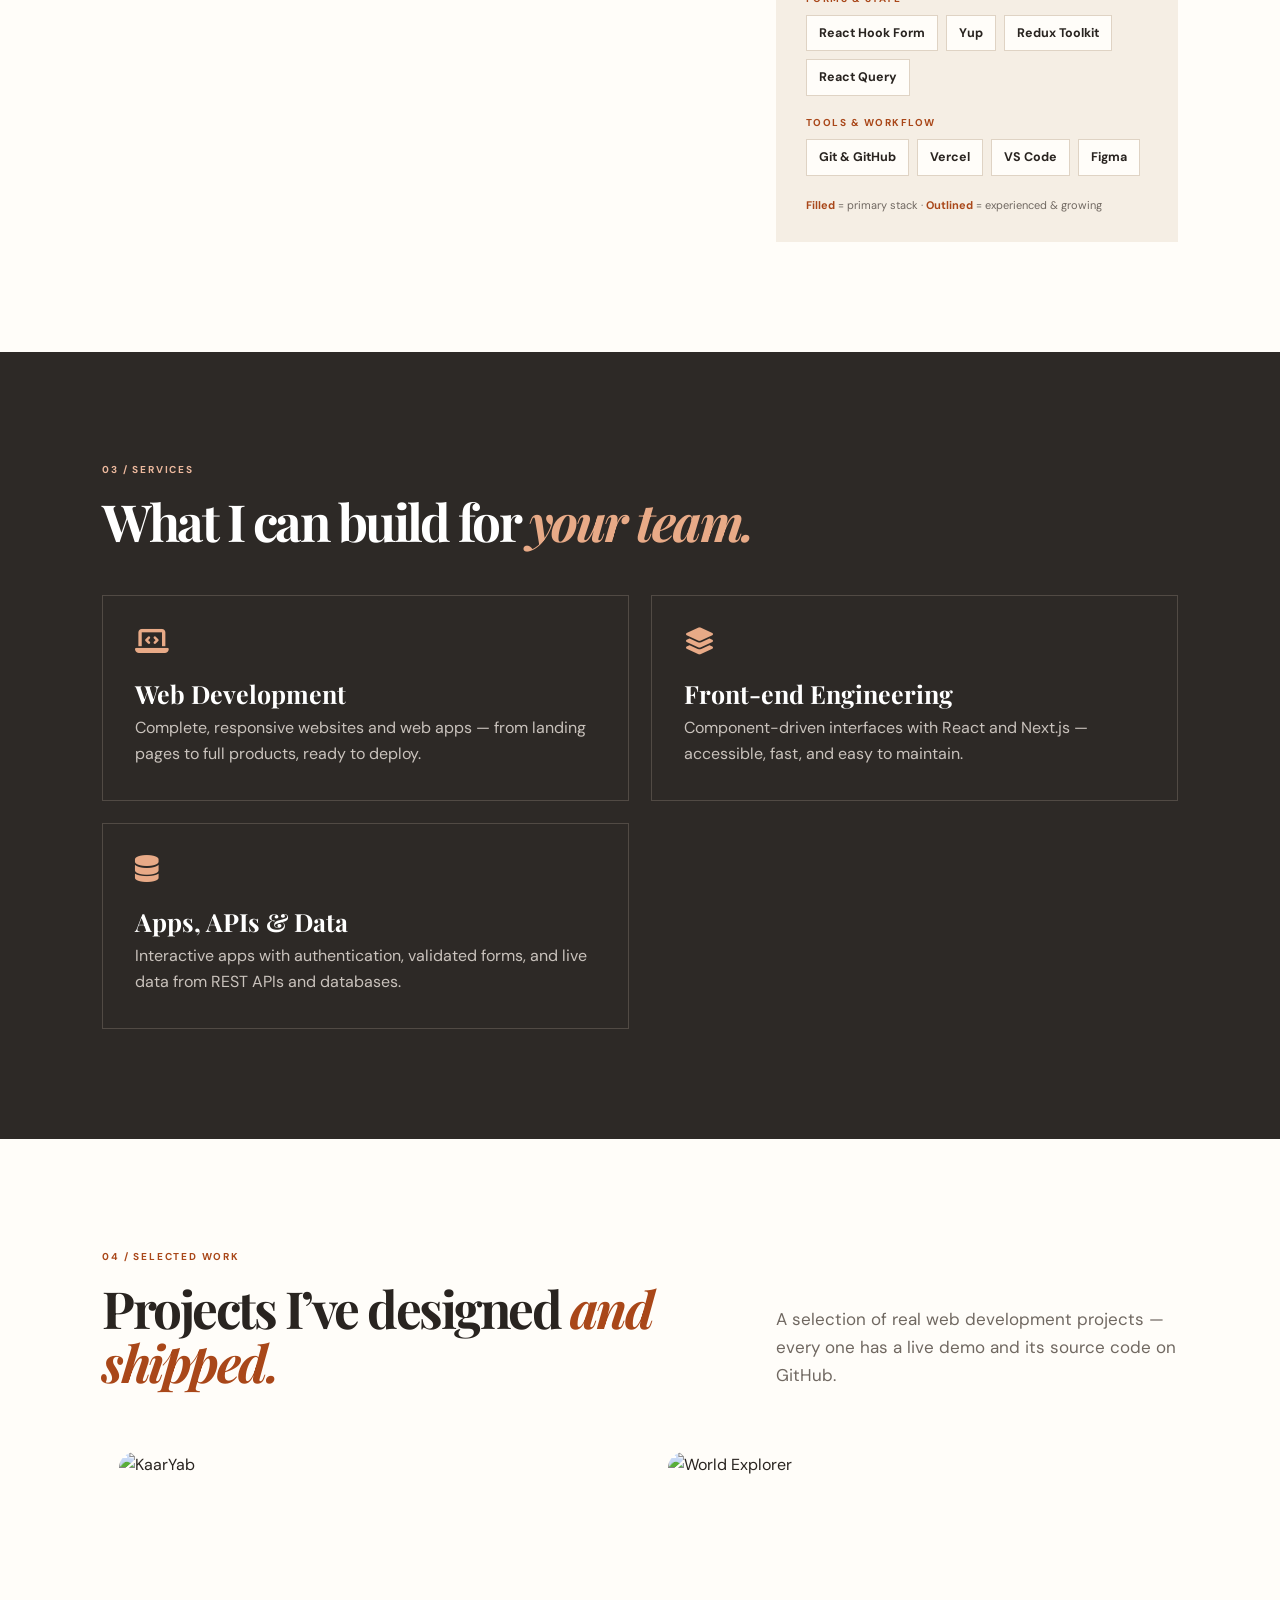
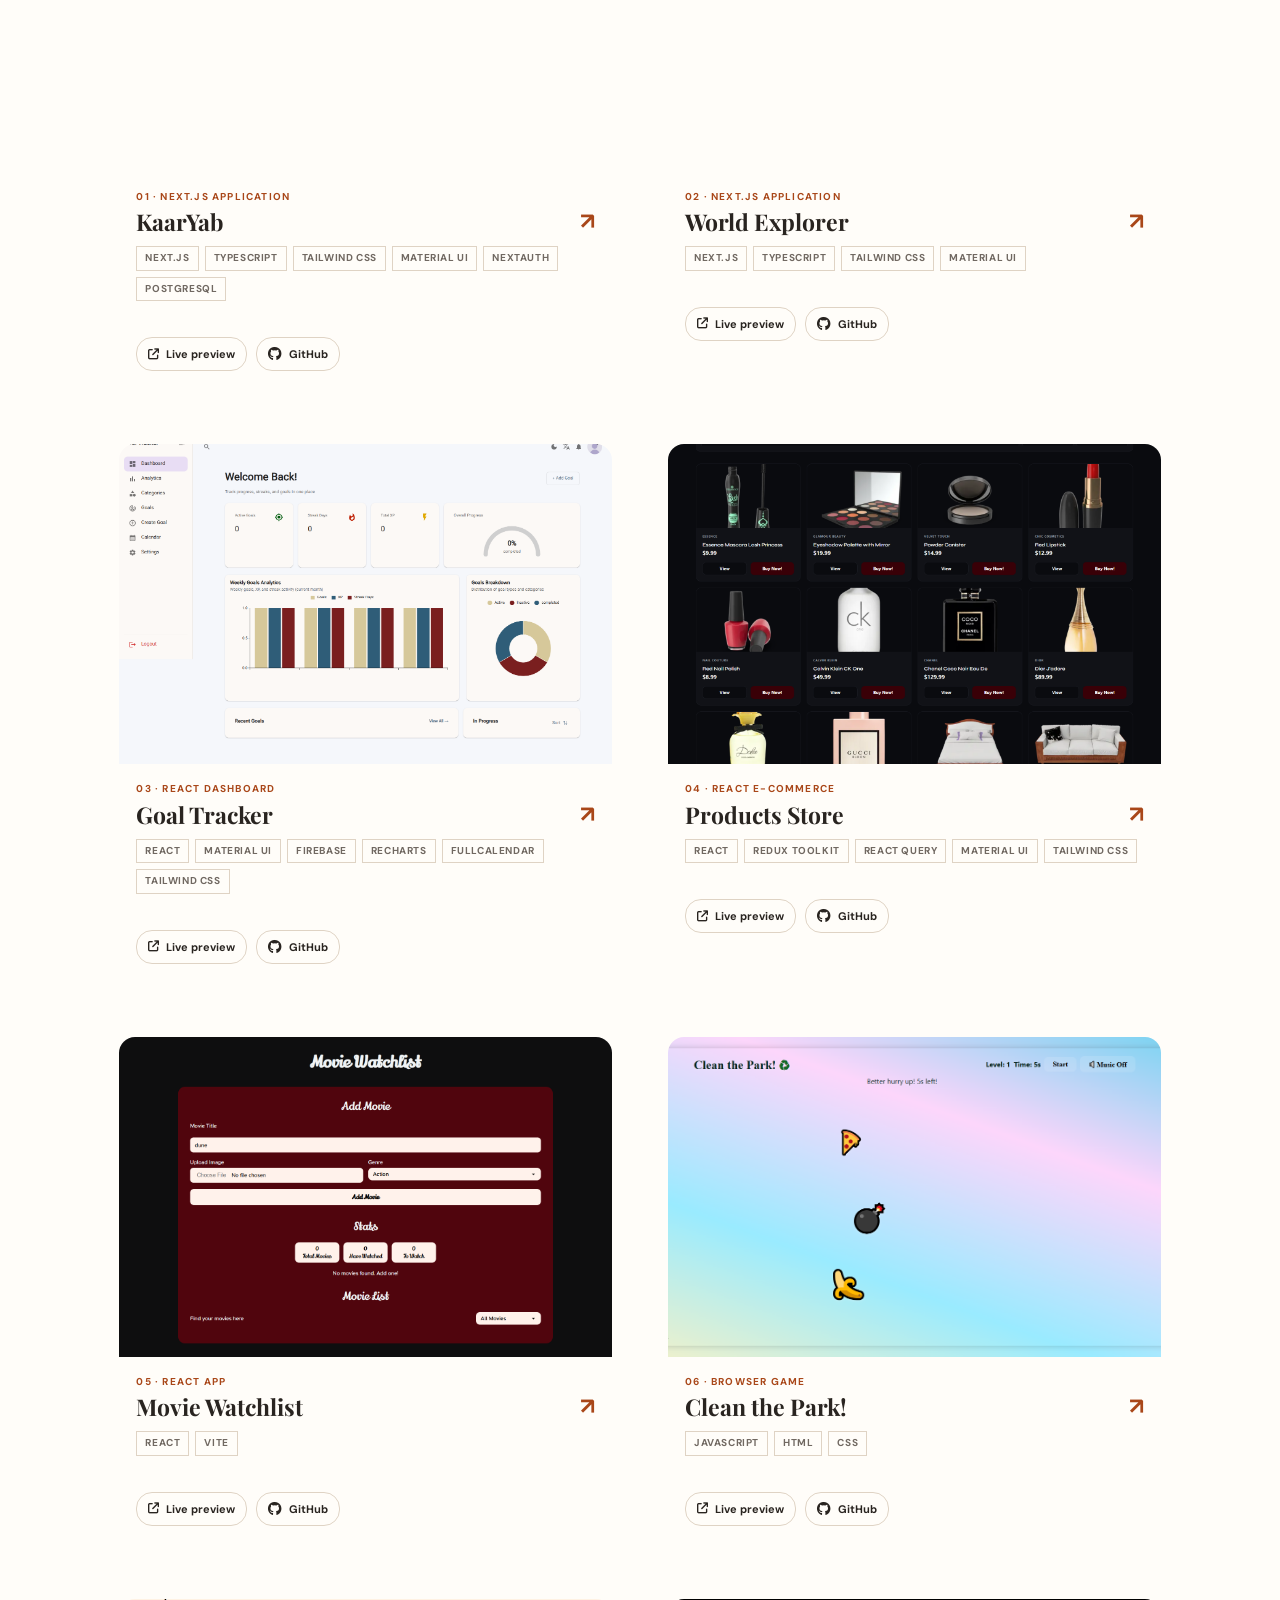
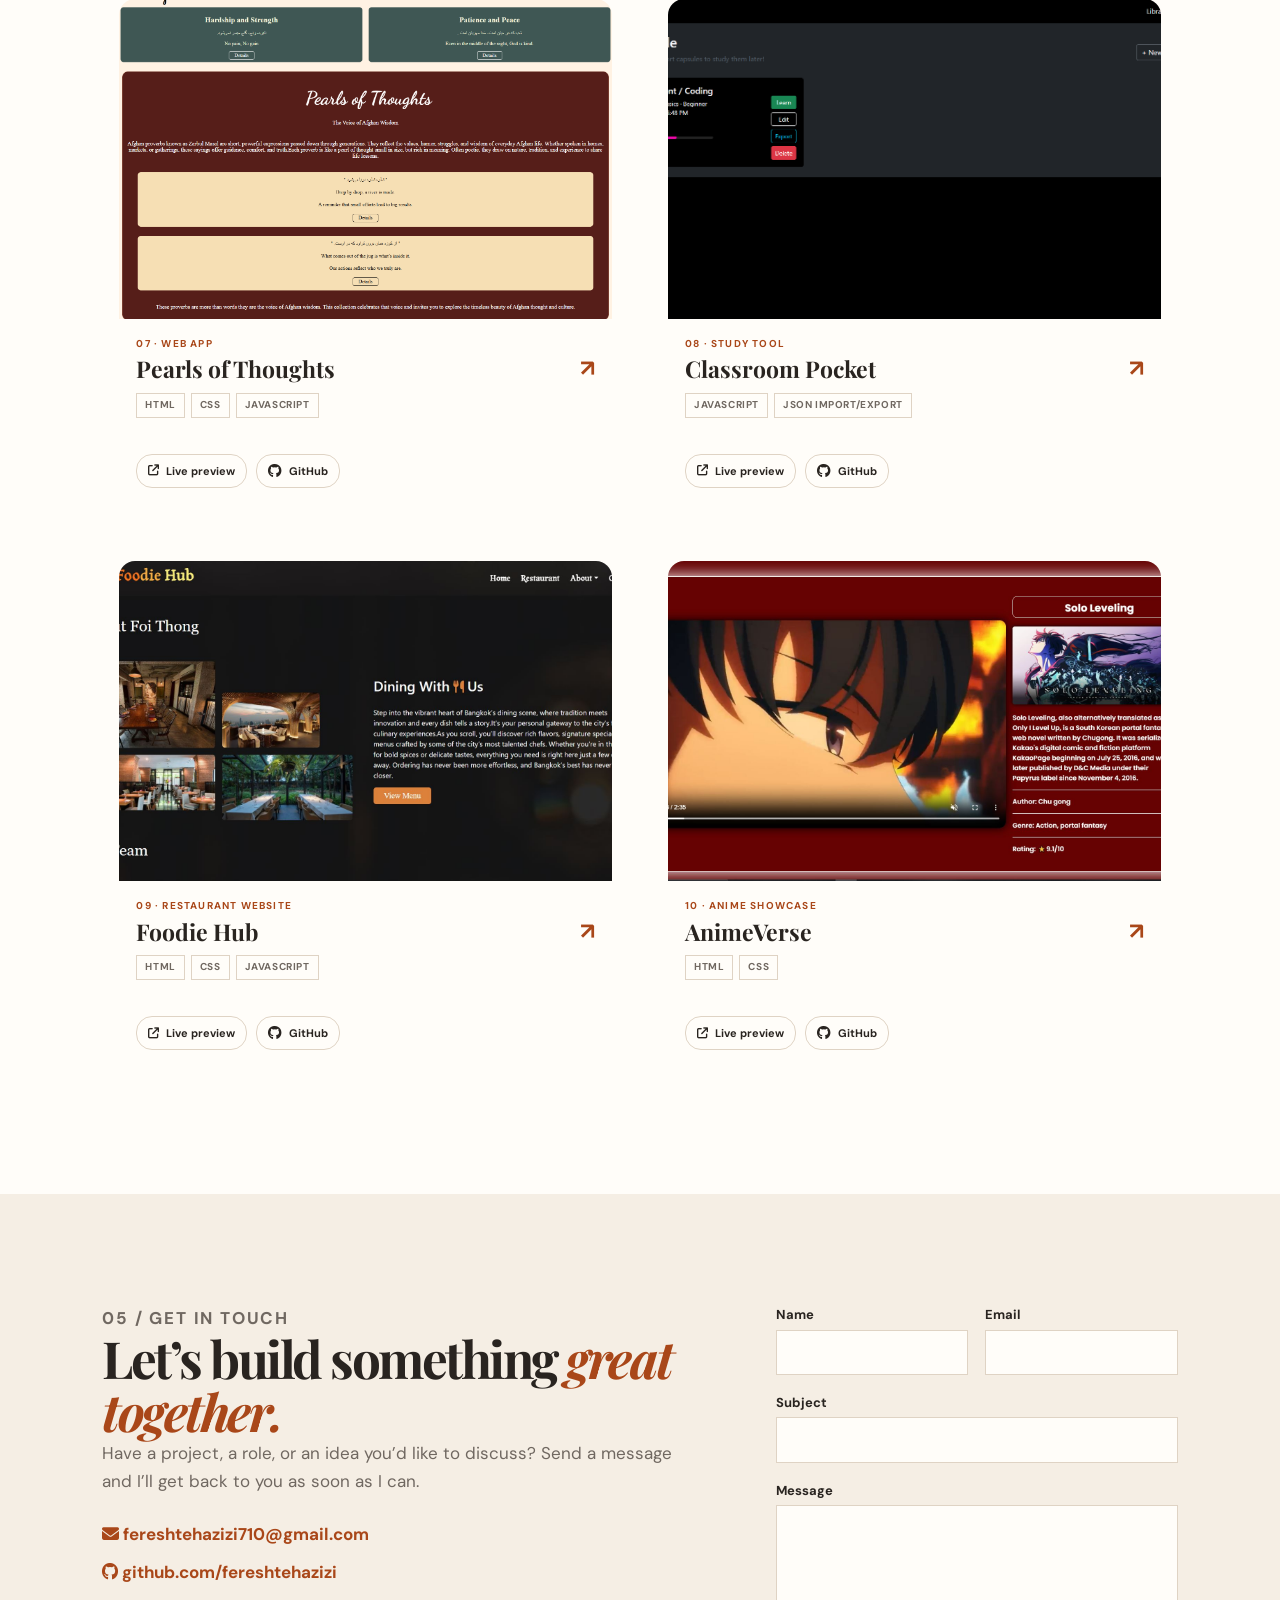
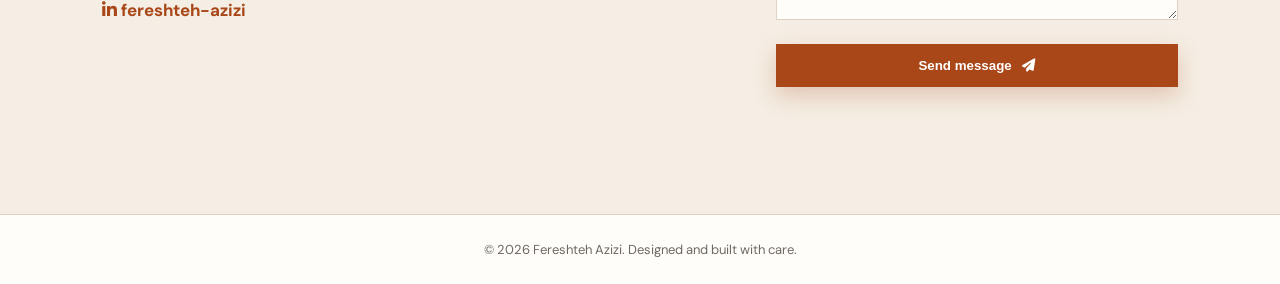
==== commit cf8161fb: "style: updated the send message button" ====
--- a/index.html
+++ b/index.html
@@ -4,7 +4,8 @@
 <head>
     <meta charset="utf-8">
     <meta name="viewport" content="width=device-width,initial-scale=1">
-    <meta name="description" content="Fereshteh Azizi — web developer building responsive, accessible apps with React, Next.js, and TypeScript.">
+    <meta name="description"
+        content="Fereshteh Azizi — web developer building responsive, accessible apps with React, Next.js, and TypeScript.">
     <link rel="icon" type="image/png" href="favicon.png">
     <title>Fereshteh Azizi | Portfolio</title>
     <link rel="preconnect" href="https://fonts.googleapis.com">
@@ -107,7 +108,8 @@
                             <li>Figma</li>
                         </ul>
                     </div>
-                    <p class="skill-note"><b>Filled</b> = primary stack · <b>Outlined</b> = experienced &amp; growing</p>
+                    <p class="skill-note"><b>Filled</b> = primary stack · <b>Outlined</b> = experienced &amp; growing
+                    </p>
                 </div>
             </div>
         </section>
@@ -117,7 +119,8 @@
             <div class="cards">
                 <article><i class="fa fa-laptop-code"></i>
                     <h3>Web Development</h3>
-                    <p>Complete, responsive websites and web apps — from landing pages to full products, ready to deploy.</p>
+                    <p>Complete, responsive websites and web apps — from landing pages to full products, ready to
+                        deploy.</p>
                 </article>
                 <article><i class="fa fa-layer-group"></i>
                     <h3>Front-end Engineering</h3>
@@ -125,7 +128,8 @@
                 </article>
                 <article><i class="fa fa-database"></i>
                     <h3>Apps, APIs &amp; Data</h3>
-                    <p>Interactive apps with authentication, validated forms, and live data from REST APIs and databases.</p>
+                    <p>Interactive apps with authentication, validated forms, and live data from REST APIs and
+                        databases.</p>
                 </article>
             </div>
         </section>
@@ -147,8 +151,8 @@
                 <p class="links"><a href="mailto:fereshtehazizi710@gmail.com"><i class="fa-solid fa-envelope"></i>
                         fereshtehazizi710@gmail.com</a><a href="https://github.com/fereshtehazizi" target="_blank"
                         rel="noopener"><i class="fa-brands fa-github"></i> github.com/fereshtehazizi</a><a
-                        href="https://www.linkedin.com/in/fereshteh-azizi-8584b5424" target="_blank"
-                        rel="noopener"><i class="fa-brands fa-linkedin-in"></i> fereshteh-azizi</a></p>
+                        href="https://www.linkedin.com/in/fereshteh-azizi-8584b5424" target="_blank" rel="noopener"><i
+                            class="fa-brands fa-linkedin-in"></i> fereshteh-azizi</a></p>
             </div>
             <form id="contact-form"><label>Name<input name="name" required></label><label>Email<input type="email"
                         name="email" required></label><label>Subject<input name="subject"
@@ -162,4 +166,4 @@
     <script src="app.js"></script>
 </body>
 
-</html>
+</html>
--- a/portfoliostyle.css
+++ b/portfoliostyle.css
@@ -211,7 +211,7 @@
     border: 1px solid var(--accent);
     background: var(--accent);
     color: #fff;
-    padding: 13px 22px;
+    padding: 13px;
     font-weight: 700;
     display: inline-flex;
     gap: 10px;
@@ -476,6 +476,11 @@
 label:nth-of-type(4),
 #status {
     grid-column: 1/-1
+}
+
+#contact-form .button {
+    grid-column: 1/-1;
+    justify-content: center
 }
 
 input,
